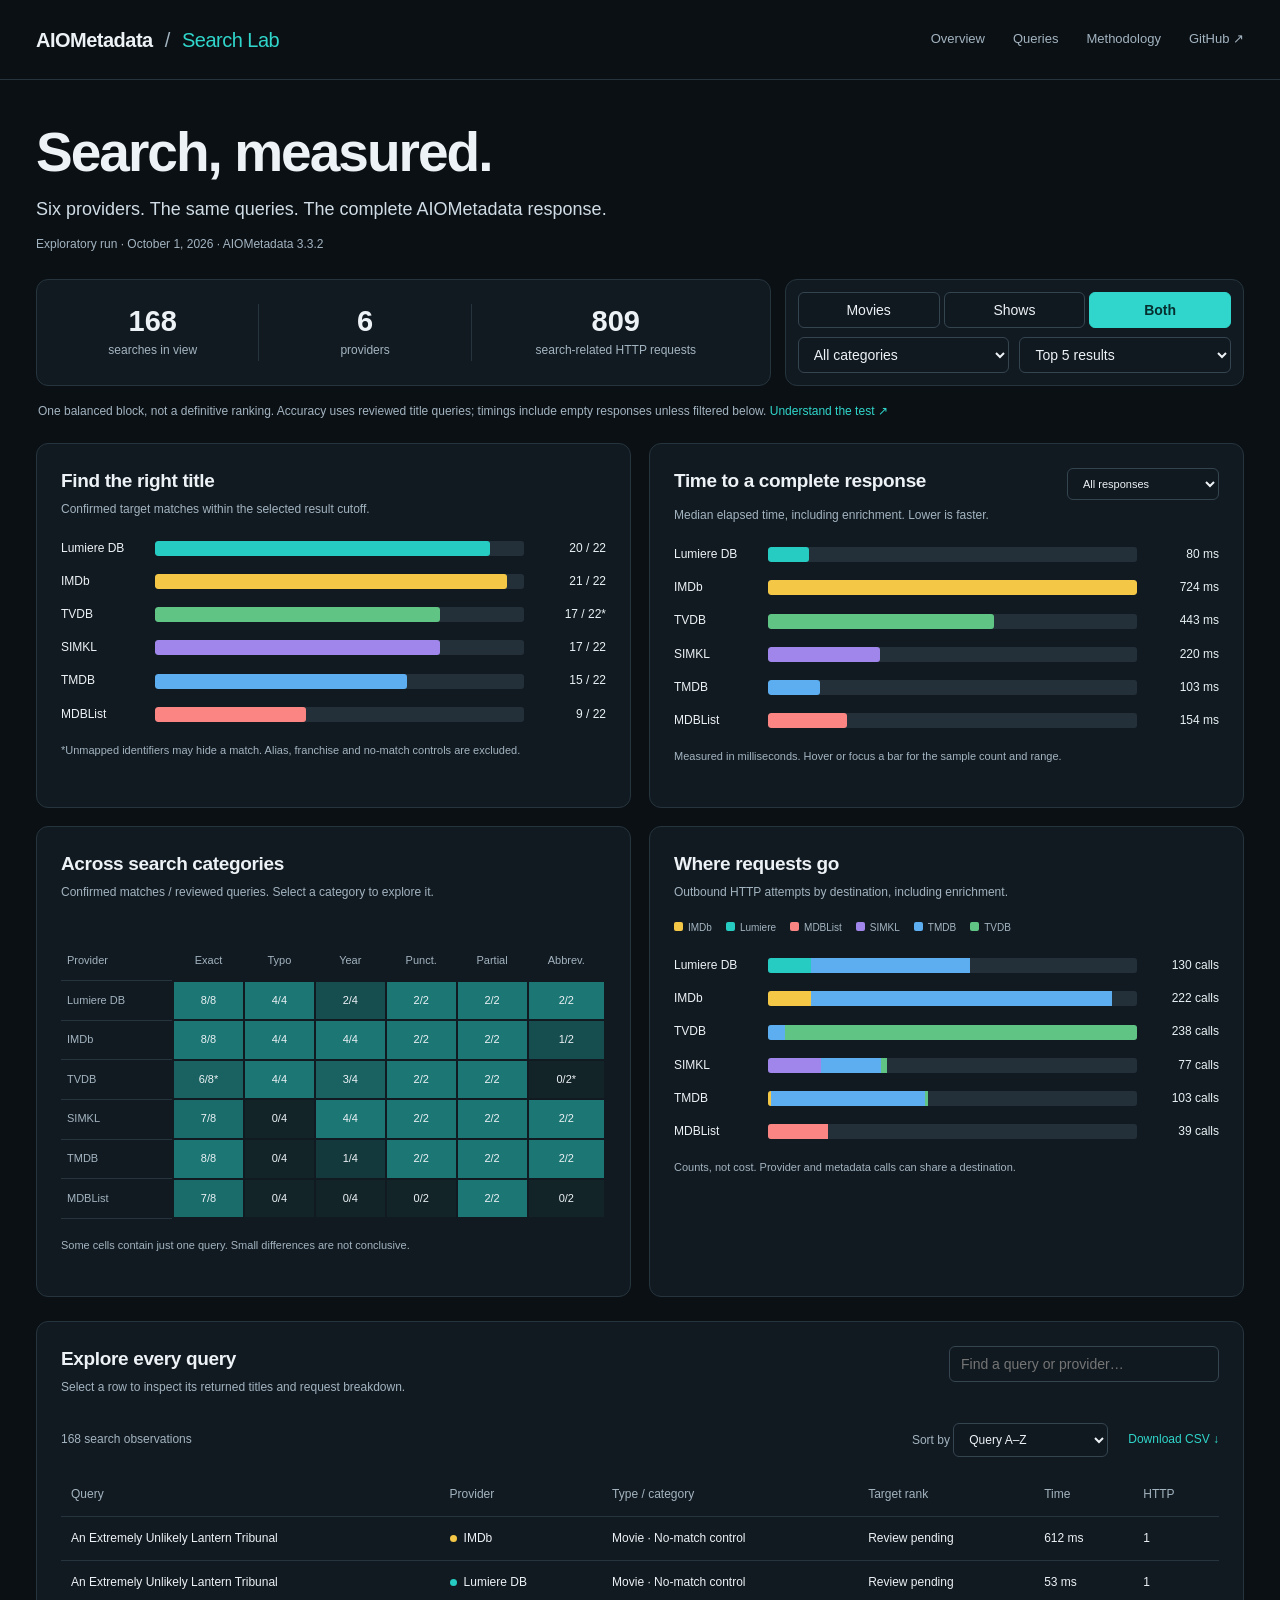
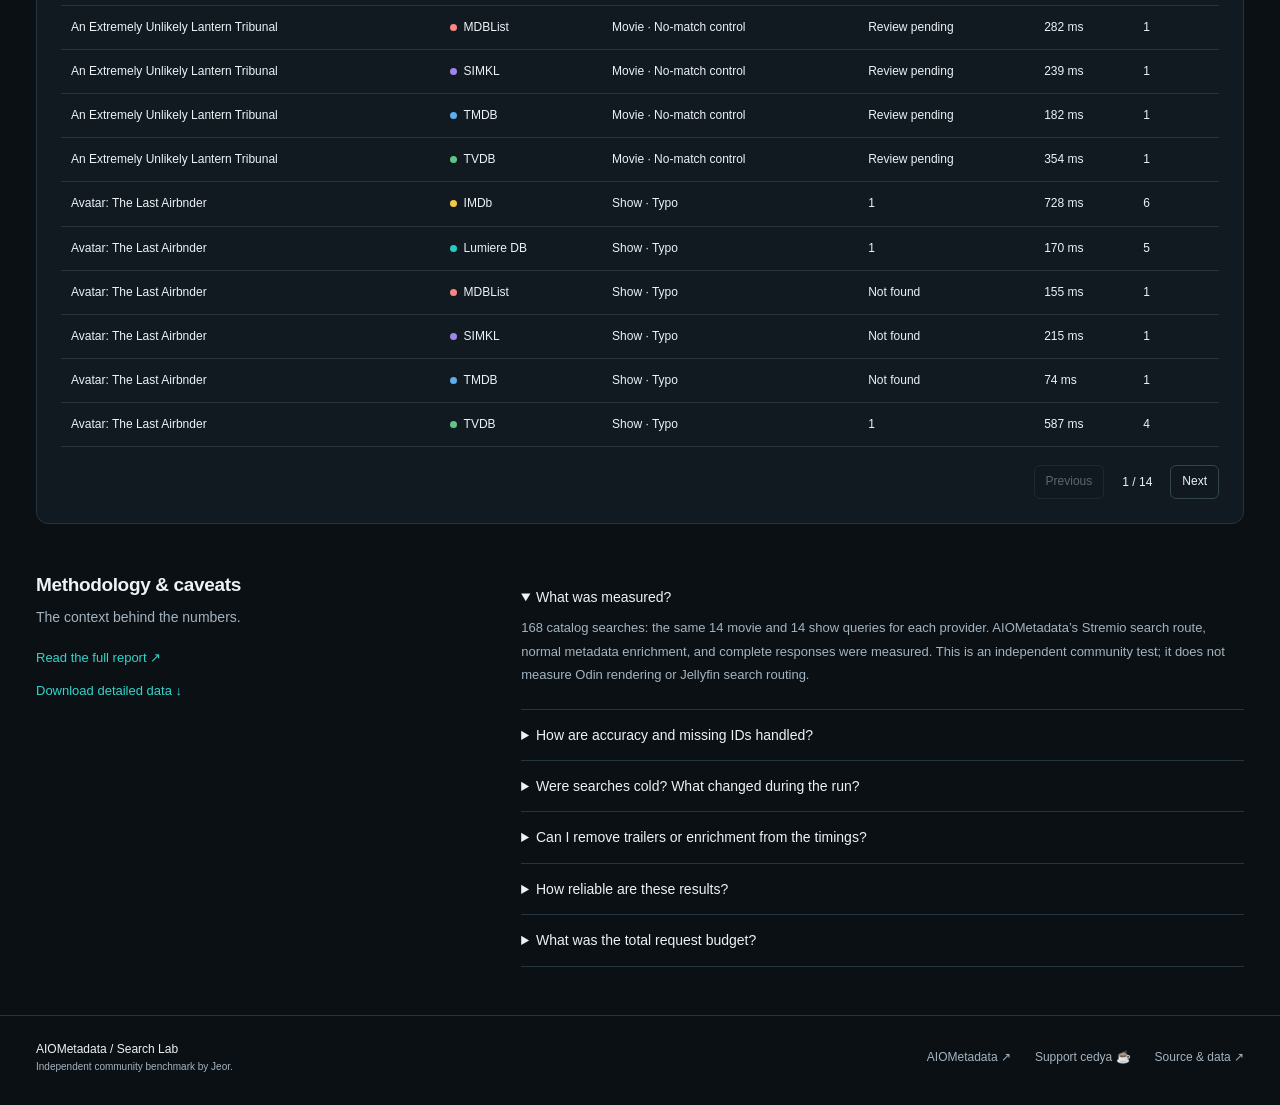
==== index.html @ 278fca1c "Publish interactive AIOMetadata search comparison and benchmark data" ====
<!doctype html><html lang="en"><head><meta charset="utf-8"><meta name="viewport" content="width=device-width,initial-scale=1"><meta name="theme-color" content="#0b1014"><meta name="description" content="Explore measured AIOMetadata search performance across six providers: title accuracy, complete response times, and downstream requests."><title>AIOMetadata · Search Lab</title><link rel="stylesheet" href="style.css"><script type="module" src="app.js"></script></head><body>
<a class="skip" href="#overview">Skip to comparisons</a><header><a class="brand" href="./">AIOMetadata <span>/</span> <strong>Search Lab</strong></a><nav aria-label="Main"><a href="#overview">Overview</a><a href="#queries">Queries</a><a href="#methodology">Methodology</a><a href="https://github.com/Jeor/aiomtesting">GitHub ↗</a></nav></header>
<main><section id="overview"><h1>Search, measured.</h1><p class="intro">Six providers. The same queries. The complete AIOMetadata response.</p><p class="run">Exploratory run · October 1, 2026 · AIOMetadata 3.3.2</p>
<div class="overview"><div class="metrics"><div><b id="search-count">168</b><span>searches in view</span></div><div><b>6</b><span>providers</span></div><div><b id="request-count">809</b><span>search-related HTTP requests</span></div></div><div class="filters"><div class="segments" aria-label="Media type"><button data-media="movie">Movies</button><button data-media="series">Shows</button><button data-media="both" aria-pressed="true">Both</button></div><div class="selects"><label><span class="sr">Category</span><select id="category" aria-label="Category"><option value="all">All categories</option></select></label><label><span class="sr">Result cutoff</span><select id="cutoff" aria-label="Result cutoff"><option value="1">Top 1 result</option><option value="5" selected>Top 5 results</option><option value="10">Top 10 results</option></select></label></div></div></div>
<p class="scope">One balanced block, not a definitive ranking. Accuracy uses reviewed title queries; timings include empty responses unless filtered below. <a href="#methodology">Understand the test ↗</a></p>
<div class="grid"><section class="panel"><h2>Find the right title</h2><p>Confirmed target matches within the selected result cutoff.</p><div id="accuracy" class="bars" aria-live="polite"></div><p class="footnote" id="accuracy-note"></p></section><section class="panel"><div class="panel-head"><h2>Time to a complete response</h2><label><span class="sr">Timing population</span><select id="timing" aria-label="Timing population"><option value="all">All responses</option><option value="nonempty">Non-empty responses</option><option value="matched">Confirmed matches</option></select></label></div><p>Median elapsed time, including enrichment. Lower is faster.</p><div id="latency" class="bars"></div><p class="footnote">Measured in milliseconds. Hover or focus a bar for the sample count and range.</p></section>
<section class="panel"><h2>Across search categories</h2><p>Confirmed matches / reviewed queries. Select a category to explore it.</p><div class="scroll" id="heatmap"></div><p class="footnote">Some cells contain just one query. Small differences are not conclusive.</p></section><section class="panel"><h2>Where requests go</h2><p>Outbound HTTP attempts by destination, including enrichment.</p><div id="legend" class="legend"></div><div id="requests" class="bars"></div><p class="footnote">Counts, not cost. Provider and metadata calls can share a destination.</p></section></div></section>
<section id="queries" class="panel query-panel"><div class="panel-head"><div><h2>Explore every query</h2><p>Select a row to inspect its returned titles and request breakdown.</p></div><label><span class="sr">Find query or provider</span><input id="query-search" type="search" placeholder="Find a query or provider…"></label></div><div class="table-tools"><span id="row-count" role="status"></span><label>Sort by <select id="sort"><option value="query">Query A–Z</option><option value="slow">Slowest first</option><option value="calls">Most HTTP requests</option><option value="provider">Provider</option></select></label><a href="data/queries.csv" download>Download CSV ↓</a></div><div class="scroll"><table id="query-table"><thead><tr><th>Query</th><th>Provider</th><th>Type / category</th><th>Target rank</th><th>Time</th><th>HTTP</th></tr></thead><tbody id="rows"></tbody></table></div><div class="pagination"><button id="prev">Previous</button><span id="page"></span><button id="next">Next</button></div></section>
<section id="methodology" class="method"><div><h2>Methodology & caveats</h2><p>The context behind the numbers.</p><a href="data/REPORT.md">Read the full report ↗</a><br><a href="data/results.json" download>Download detailed data ↓</a></div><div><details open><summary>What was measured?</summary><p>168 catalog searches: the same 14 movie and 14 show queries for each provider. AIOMetadata’s Stremio search route, normal metadata enrichment, and complete responses were measured. This is an independent community test; it does not measure Odin rendering or Jellyfin search routing.</p></details><details><summary>How are accuracy and missing IDs handled?</summary><p>Each media type has 11 reviewed title queries. Alias, franchise, and negative cases are shown for exploration but excluded from title accuracy. Matching uses expected IMDb IDs. TVDB has two show cases with unmapped IDs in the top five; confirmed-hit scores are lower bounds where marked with an asterisk. A result at rank 9 is a miss at top 5, but a hit at top 10. This measures target discovery, not the relevance of every returned title.</p></details><details><summary>Were searches cold? What changed during the run?</summary><p>Providers had isolated caches and equal four-query pilots. Every main query executed a provider lookup; metadata caches evolved naturally. These were not fully cold searches. All six test apps restarted after 25 queries per provider with disk/Redis retained; the last three queries per provider form a separate restart cohort. Scheduled background jobs were disabled in test copies. Production settings and caches were unchanged.</p></details><details><summary>Can I remove trailers or enrichment from the timings?</summary><p>No trailer entries or addon-trailer calls were observed. Stage spans overlap and instrumentation does not cover every enrichment step. You cannot subtract stage times to estimate a feature-disabled response. The timing selector changes which observed searches are included; it does not simulate disabling features.</p></details><details><summary>How reliable are these results?</summary><p>This is one block of a proposed 1,680-search corpus, with a single timing per query. It is exploratory, not a universal ranking. Four Lumiere responses matched the original search code byte-for-byte after canonical JSON hashing; that does not establish zero instrumentation overhead for every provider. All 168 searches returned HTTP 200, with two downstream TMDB 404s. Repeated runs and larger category samples would strengthen conclusions.</p></details><details><summary>What was the total request budget?</summary><p>1,295 observed outbound HTTP attempts: 809 main-search requests, 252 pilot/setup requests, 36 validation requests, and 198 startup/background requests. These include enrichment and dataset checks, not just billable search calls. There were 204 isolated catalog attempts, including pilot correction and validation. Trakt was excluded. Temporary test containers and private configuration copies were removed afterward.</p></details></div></section>
</main><footer><span>AIOMetadata / Search Lab <small>Independent community benchmark by Jeor.</small></span><div><a href="https://github.com/cedya77/aiometadata">AIOMetadata ↗</a><a href="https://buymeacoffee.com/cedya">Support cedya ☕</a><a href="https://github.com/Jeor/aiomtesting">Source & data ↗</a></div></footer><dialog id="detail"><button id="close-detail" aria-label="Close query details">×</button><div id="detail-content"></div></dialog><noscript><p>Please enable JavaScript for interactive comparisons. <a href="data/REPORT.md">Read the report instead.</a></p></noscript></body></html>
---- style.css ----
:root{color-scheme:dark;--bg:#0b1014;--surface:#111a20;--line:#26343e;--text:#edf2f6;--muted:#a3b4c1;--accent:#30d6cb;font-family:Inter,ui-sans-serif,-apple-system,BlinkMacSystemFont,"Segoe UI",sans-serif;font-synthesis:none}*{box-sizing:border-box}html{scroll-behavior:smooth;scroll-padding-top:24px}body{margin:0;background:var(--bg);color:var(--text);font-size:14px;line-height:1.6}header,main,footer{max-width:1380px;margin:auto;padding-left:36px;padding-right:36px}header{display:flex;justify-content:space-between;align-items:center;min-height:80px;border-bottom:1px solid var(--line);gap:20px}.brand{font-size:20px;font-weight:650;letter-spacing:-.5px}.brand span{color:var(--muted);font-weight:400;margin:0 7px}.brand strong{color:var(--accent);font-weight:500}a{color:var(--accent);text-decoration:none}a:hover{text-decoration:underline;text-underline-offset:5px}nav{display:flex;gap:28px}nav a{color:var(--muted);font-size:13px}h1{font-size:clamp(36px,4.3vw,58px);line-height:1.1;letter-spacing:-2px;margin:42px 0 12px;font-weight:700}h2{font-size:19px;line-height:1.35;letter-spacing:-.35px;margin:0;font-weight:620}p{margin:8px 0;color:var(--muted)}.intro{font-size:18px;color:#d0dde6}.run{font-size:12px;margin:12px 0 24px}.overview{display:grid;grid-template-columns:1.6fr 1fr;gap:14px}.metrics,.filters,.panel{background:var(--surface);border:1px solid var(--line);border-radius:12px}.metrics{display:flex;align-items:center;padding:22px 10px}.metrics>div{flex:1;text-align:center;padding:0 10px;border-right:1px solid var(--line)}.metrics>div:last-child{border:0;flex:1.4}.metrics b{display:block;font-size:29px;font-weight:600;line-height:1.2;font-variant-numeric:tabular-nums}.metrics span{font-size:12px;color:var(--muted)}.filters{padding:12px;display:grid;gap:9px}.segments{display:flex;gap:4px}.segments button{flex:1}button,select,input{font:inherit;color:var(--text);background:#101920;border:1px solid #354550;border-radius:6px;padding:8px 11px;line-height:1.3}button{cursor:pointer}button:hover{background:#22333d}button[aria-pressed=true]{background:var(--accent);border-color:var(--accent);color:#062f30;font-weight:650}button:disabled{opacity:.35;cursor:default}.selects{display:flex;gap:10px}.selects label,.selects select{width:100%}.scope{font-size:12px;margin:16px 2px 22px;max-width:1040px}.scope a{white-space:nowrap}.grid{display:grid;grid-template-columns:1fr 1fr;gap:18px}.panel{padding:24px;min-width:0}.panel>p,.panel-head p{font-size:12px;margin:6px 0 18px}.panel-head{display:flex;align-items:start;justify-content:space-between;gap:14px}.panel-head select{font-size:11px;max-width:175px}.bars{display:grid;gap:14px;margin-top:20px}.bar-row{display:grid;grid-template-columns:82px 1fr 70px;align-items:center;gap:12px;font-size:12px}.bar-row .value{text-align:right;font-variant-numeric:tabular-nums;color:#e7f2f5}.track{height:15px;background:#243039;border-radius:3px;overflow:hidden;display:flex}.fill{height:100%;border-radius:3px;min-width:0;transition:width .25s ease}.bar-row:focus-visible{outline:2px solid var(--accent);outline-offset:5px;border-radius:3px}.footnote{font-size:11px!important;line-height:1.6;margin:18px 0 0!important;min-height:35px}.scroll{overflow:auto;max-width:100%}table{border-collapse:collapse;width:100%;text-align:left;font-size:12px}th{font-weight:500;color:var(--muted);white-space:nowrap}th,td{padding:12px 10px;border-bottom:1px solid var(--line)}.heat{margin-top:22px;font-size:11px}.heat th,.heat td{padding:10px 6px;text-align:center}.heat th:first-child{text-align:left;min-width:70px}.heat button{border:0;background:none;padding:0;font-size:11px;white-space:nowrap;color:var(--muted)}.heat td{border:2px solid var(--surface);font-variant-numeric:tabular-nums;min-width:45px}.legend{display:flex;gap:8px 14px;flex-wrap:wrap;font-size:10px;color:var(--muted);margin:18px 0}.legend i{display:inline-block;width:9px;height:9px;border-radius:2px;margin-right:5px}.stack{border-radius:0;height:100%}.query-panel{margin-top:24px}.query-panel input{width:270px}.table-tools{display:flex;align-items:center;gap:20px;margin:8px 0 16px;color:var(--muted);font-size:12px}.table-tools span{margin-right:auto}.table-tools select{font-size:12px}.query-link{border:0;background:none;padding:0;color:var(--text);text-align:left;font-weight:500}.query-link:hover{color:var(--accent);background:none}.provider-dot{width:7px;height:7px;display:inline-block;border-radius:50%;margin-right:7px}.pagination{display:flex;align-items:center;justify-content:flex-end;gap:18px;margin-top:18px;font-size:12px}.pagination button{font-size:12px}.method{display:grid;grid-template-columns:1fr 1.7fr;gap:60px;margin:48px 0}.method a{display:inline-block;font-size:13px;margin-top:12px}details{border-bottom:1px solid var(--line);padding:14px 0}summary{cursor:pointer;font-weight:500}details p{font-size:13px;line-height:1.8;padding-right:14px}footer{border-top:1px solid var(--line);padding-top:24px;padding-bottom:30px;display:flex;justify-content:space-between;gap:24px;font-size:12px}footer small{display:block;color:var(--muted)}footer div{display:flex;gap:24px;align-items:center}footer a{color:var(--muted)}.sr{position:absolute;width:1px;height:1px;overflow:hidden;clip:rect(0,0,0,0)}.skip{position:absolute;top:-100px}.skip:focus{top:5px;background:var(--surface);z-index:10}dialog{background:var(--surface);color:var(--text);border:1px solid var(--line);border-radius:16px;padding:32px;max-width:720px;width:calc(100% - 32px);max-height:85vh}dialog::backdrop{background:#000a;backdrop-filter:blur(5px)}#close-detail{float:right;font-size:24px;padding:0 9px}dialog h2{padding-right:40px}dialog ol{padding-left:24px}dialog li{padding:5px 0}dialog small{color:var(--muted)}:focus-visible{outline:2px solid var(--accent);outline-offset:3px}.empty{padding:28px;color:var(--muted);text-align:center}@media(max-width:1050px){.overview{grid-template-columns:1fr 1fr}.panel{padding:18px}.panel-head{flex-wrap:wrap}.bar-row{grid-template-columns:65px 1fr 65px;gap:8px}nav{gap:16px}}@media(max-width:760px){header,main,footer{padding-left:20px;padding-right:20px}header{align-items:start;flex-direction:column;padding-top:18px;padding-bottom:15px;gap:12px}.brand{font-size:18px}nav{width:100%;justify-content:space-between;font-size:12px}h1{margin-top:32px;letter-spacing:-1.4px}.intro{font-size:16px}.overview,.grid,.method{grid-template-columns:1fr}.metrics{padding:18px 8px}.metrics b{font-size:25px}.metrics span{font-size:10px}.grid{gap:16px}.scope{margin-bottom:20px}.panel{padding:20px 16px}.bar-row{grid-template-columns:77px 1fr 65px}.query-panel input{width:100%}.query-panel .panel-head>label{width:100%}.table-tools{flex-wrap:wrap;gap:10px}.table-tools span{width:100%}#query-table{min-width:620px}.method{gap:16px;margin:32px 0}.method>div:first-child p{margin-bottom:0}footer{flex-direction:column}footer div{flex-wrap:wrap;gap:18px}.heat th,.heat td{padding:10px 4px}.heat{min-width:445px}.footnote{min-height:0}.panel-head select{max-width:100%}}@media(prefers-reduced-motion:reduce){html{scroll-behavior:auto}.fill{transition:none}}

.brand{color:var(--text)}
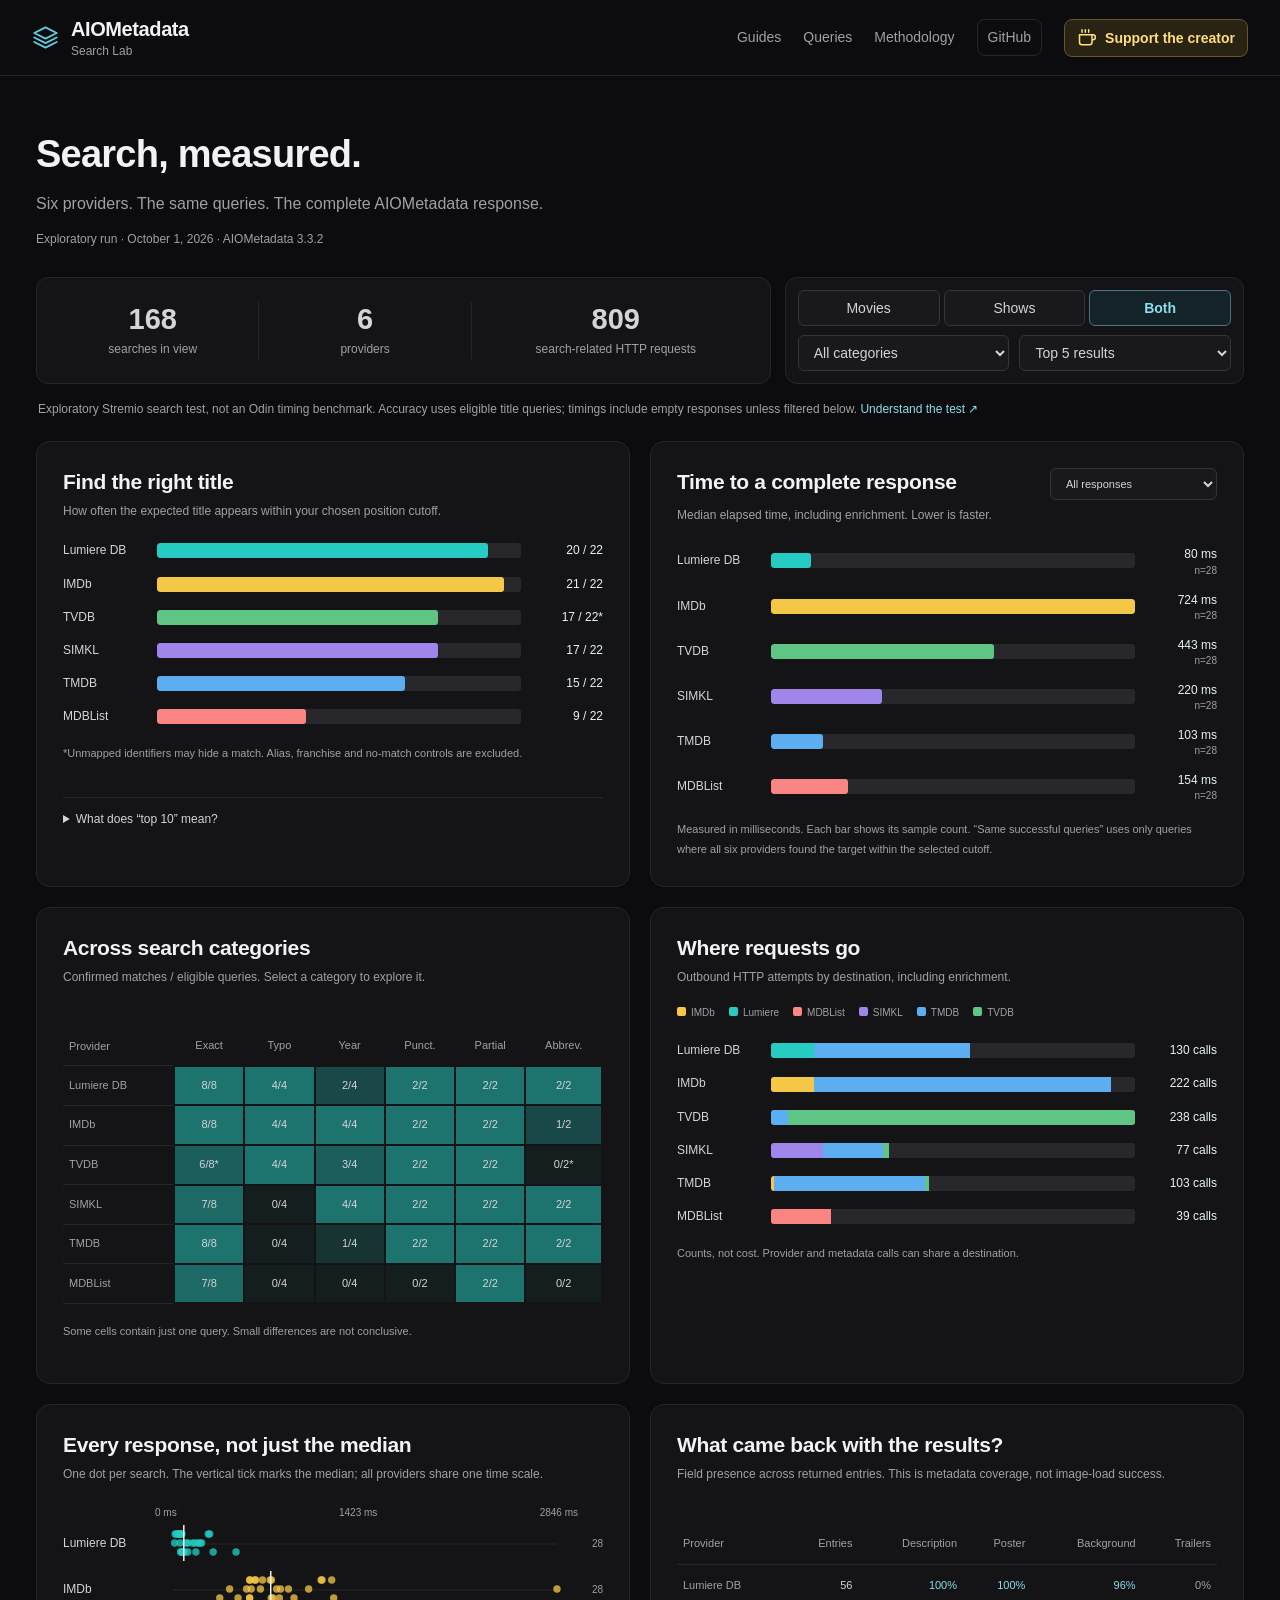
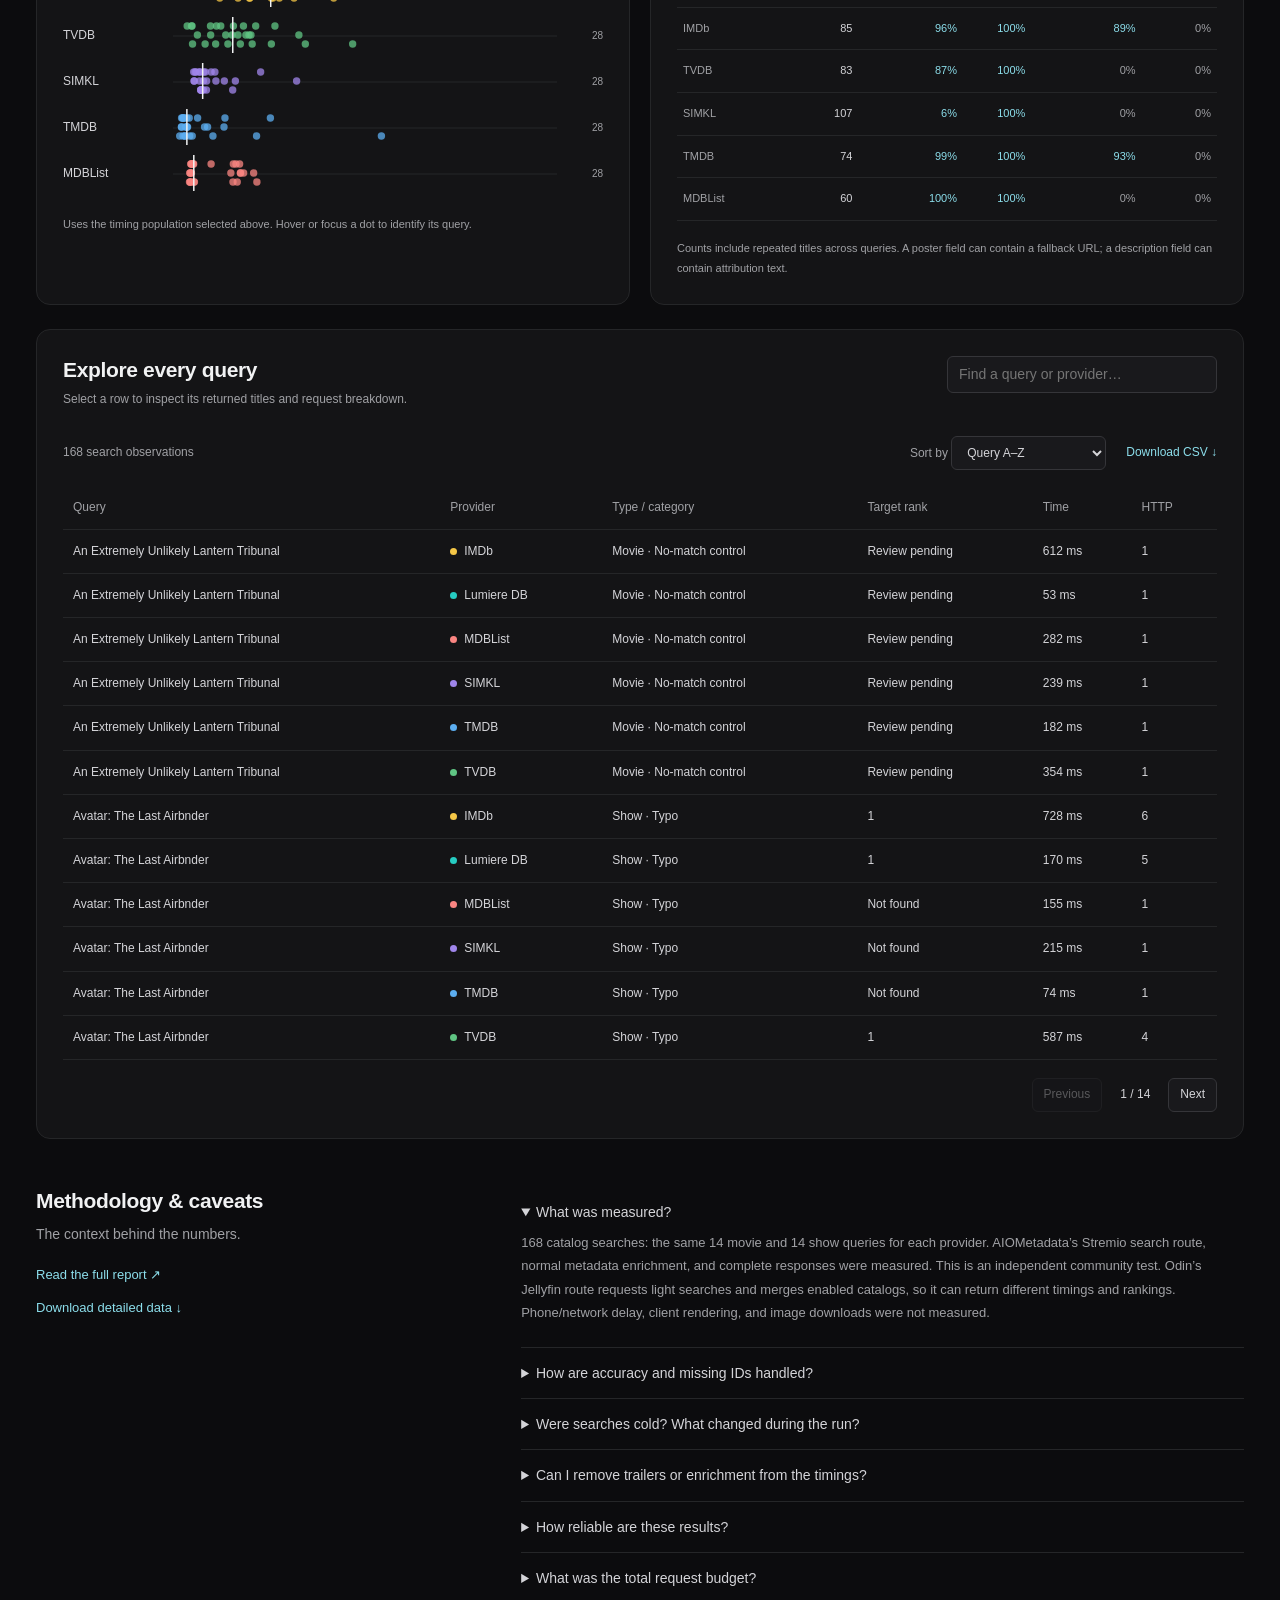
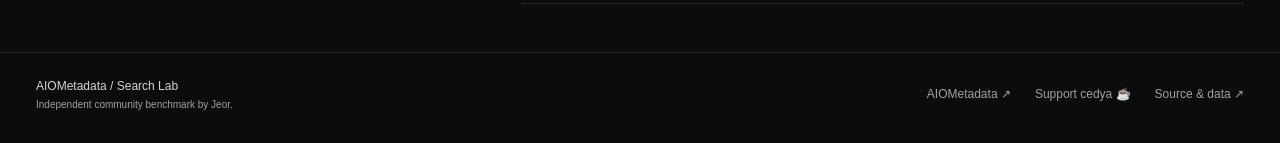
==== commit dbc57301: "Match community guide theme and clarify search comparison charts" ====
--- a/index.html
+++ b/index.html
@@ -1,10 +1,10 @@
 <!doctype html><html lang="en"><head><meta charset="utf-8"><meta name="viewport" content="width=device-width,initial-scale=1"><meta name="theme-color" content="#0b1014"><meta name="description" content="Explore measured AIOMetadata search performance across six providers: title accuracy, complete response times, and downstream requests."><title>AIOMetadata · Search Lab</title><link rel="stylesheet" href="style.css"><script type="module" src="app.js"></script></head><body>
-<a class="skip" href="#overview">Skip to comparisons</a><header><a class="brand" href="./">AIOMetadata <span>/</span> <strong>Search Lab</strong></a><nav aria-label="Main"><a href="#overview">Overview</a><a href="#queries">Queries</a><a href="#methodology">Methodology</a><a href="https://github.com/Jeor/aiomtesting">GitHub ↗</a></nav></header>
+<a class="skip" href="#overview">Skip to comparisons</a><header><a class="brand" href="./"><svg aria-hidden="true" viewBox="0 0 24 24" fill="none" stroke="currentColor" stroke-width="1.7" stroke-linecap="round" stroke-linejoin="round"><path d="m12 3 10 5-10 5L2 8l10-5Z"/><path d="m2 12 10 5 10-5M2 16l10 5 10-5"/></svg><span><span class="brand-name">AIOMetadata</span><span class="brand-subtitle">Search Lab</span></span></a><nav aria-label="Main"><a href="https://jeor.github.io/aiom/">Guides</a><a href="#queries">Queries</a><a href="#methodology">Methodology</a><a class="repo-link" href="https://github.com/Jeor/aiomtesting">GitHub</a><a class="coffee-link" href="https://buymeacoffee.com/cedya" aria-label="Support the AIOMetadata creator"><svg aria-hidden="true" viewBox="0 0 24 24" fill="none" stroke="currentColor" stroke-width="1.8" stroke-linecap="round" stroke-linejoin="round"><path d="M18 8h1a3 3 0 0 1 0 6h-1M3 8h15v9a3 3 0 0 1-3 3H6a3 3 0 0 1-3-3V8ZM6 2v3M10 2v3M14 2v3"/></svg><span>Support the creator</span></a></nav></header>
 <main><section id="overview"><h1>Search, measured.</h1><p class="intro">Six providers. The same queries. The complete AIOMetadata response.</p><p class="run">Exploratory run · October 1, 2026 · AIOMetadata 3.3.2</p>
-<div class="overview"><div class="metrics"><div><b id="search-count">168</b><span>searches in view</span></div><div><b>6</b><span>providers</span></div><div><b id="request-count">809</b><span>search-related HTTP requests</span></div></div><div class="filters"><div class="segments" aria-label="Media type"><button data-media="movie">Movies</button><button data-media="series">Shows</button><button data-media="both" aria-pressed="true">Both</button></div><div class="selects"><label><span class="sr">Category</span><select id="category" aria-label="Category"><option value="all">All categories</option></select></label><label><span class="sr">Result cutoff</span><select id="cutoff" aria-label="Result cutoff"><option value="1">Top 1 result</option><option value="5" selected>Top 5 results</option><option value="10">Top 10 results</option></select></label></div></div></div>
-<p class="scope">One balanced block, not a definitive ranking. Accuracy uses reviewed title queries; timings include empty responses unless filtered below. <a href="#methodology">Understand the test ↗</a></p>
-<div class="grid"><section class="panel"><h2>Find the right title</h2><p>Confirmed target matches within the selected result cutoff.</p><div id="accuracy" class="bars" aria-live="polite"></div><p class="footnote" id="accuracy-note"></p></section><section class="panel"><div class="panel-head"><h2>Time to a complete response</h2><label><span class="sr">Timing population</span><select id="timing" aria-label="Timing population"><option value="all">All responses</option><option value="nonempty">Non-empty responses</option><option value="matched">Confirmed matches</option></select></label></div><p>Median elapsed time, including enrichment. Lower is faster.</p><div id="latency" class="bars"></div><p class="footnote">Measured in milliseconds. Hover or focus a bar for the sample count and range.</p></section>
-<section class="panel"><h2>Across search categories</h2><p>Confirmed matches / reviewed queries. Select a category to explore it.</p><div class="scroll" id="heatmap"></div><p class="footnote">Some cells contain just one query. Small differences are not conclusive.</p></section><section class="panel"><h2>Where requests go</h2><p>Outbound HTTP attempts by destination, including enrichment.</p><div id="legend" class="legend"></div><div id="requests" class="bars"></div><p class="footnote">Counts, not cost. Provider and metadata calls can share a destination.</p></section></div></section>
+<div class="overview"><div class="metrics"><div><b id="search-count">168</b><span>searches in view</span></div><div><b>6</b><span>providers</span></div><div><b id="request-count">809</b><span>search-related HTTP requests</span></div></div><div class="filters"><div class="segments" aria-label="Media type"><button data-media="movie">Movies</button><button data-media="series">Shows</button><button data-media="both" aria-pressed="true">Both</button></div><div class="selects"><label><span class="sr">Category</span><select id="category" aria-label="Category"><option value="all">All categories</option></select></label><label><span class="sr">Result cutoff</span><select id="cutoff" aria-label="Result cutoff"><option value="1">Top 1 result</option><option value="5" selected>Top 5 results</option><option value="10">Top 10 results</option><option value="all">Any returned position</option></select></label></div></div></div>
+<p class="scope">Exploratory Stremio search test, not an Odin timing benchmark. Accuracy uses eligible title queries; timings include empty responses unless filtered below. <a href="#methodology">Understand the test ↗</a></p>
+<div class="grid"><section class="panel"><h2>Find the right title</h2><p>How often the expected title appears within your chosen position cutoff.</p><div id="accuracy" class="bars" aria-live="polite"></div><p class="footnote" id="accuracy-note"></p><details class="chart-help"><summary>What does “top 10” mean?</summary><p>This scores whether the expected title appears at position 10 or earlier. It does not limit collected results. “Any returned position” checks the entire saved first response, not the provider’s full database. Result limits differ between providers; no extra pages were fetched.</p></details></section><section class="panel"><div class="panel-head"><h2>Time to a complete response</h2><label><span class="sr">Timing population</span><select id="timing" aria-label="Timing population"><option value="all">All responses</option><option value="nonempty">Non-empty responses</option><option value="matched">Confirmed matches</option><option value="common">Same successful queries</option></select></label></div><p>Median elapsed time, including enrichment. Lower is faster.</p><div id="latency" class="bars"></div><p class="footnote">Measured in milliseconds. Each bar shows its sample count. “Same successful queries” uses only queries where all six providers found the target within the selected cutoff.</p></section>
+<section class="panel"><h2>Across search categories</h2><p>Confirmed matches / eligible queries. Select a category to explore it.</p><div class="scroll" id="heatmap"></div><p class="footnote">Some cells contain just one query. Small differences are not conclusive.</p></section><section class="panel"><h2>Where requests go</h2><p>Outbound HTTP attempts by destination, including enrichment.</p><div id="legend" class="legend"></div><div id="requests" class="bars"></div><p class="footnote">Counts, not cost. Provider and metadata calls can share a destination.</p></section><section class="panel"><h2>Every response, not just the median</h2><p>One dot per search. The vertical tick marks the median; all providers share one time scale.</p><div id="distribution"></div><p class="footnote">Uses the timing population selected above. Hover or focus a dot to identify its query.</p></section><section class="panel"><h2>What came back with the results?</h2><p>Field presence across returned entries. This is metadata coverage, not image-load success.</p><div id="coverage" class="scroll"></div><p class="footnote">Counts include repeated titles across queries. A poster field can contain a fallback URL; a description field can contain attribution text.</p></section></div></section>
 <section id="queries" class="panel query-panel"><div class="panel-head"><div><h2>Explore every query</h2><p>Select a row to inspect its returned titles and request breakdown.</p></div><label><span class="sr">Find query or provider</span><input id="query-search" type="search" placeholder="Find a query or provider…"></label></div><div class="table-tools"><span id="row-count" role="status"></span><label>Sort by <select id="sort"><option value="query">Query A–Z</option><option value="slow">Slowest first</option><option value="calls">Most HTTP requests</option><option value="provider">Provider</option></select></label><a href="data/queries.csv" download>Download CSV ↓</a></div><div class="scroll"><table id="query-table"><thead><tr><th>Query</th><th>Provider</th><th>Type / category</th><th>Target rank</th><th>Time</th><th>HTTP</th></tr></thead><tbody id="rows"></tbody></table></div><div class="pagination"><button id="prev">Previous</button><span id="page"></span><button id="next">Next</button></div></section>
-<section id="methodology" class="method"><div><h2>Methodology & caveats</h2><p>The context behind the numbers.</p><a href="data/REPORT.md">Read the full report ↗</a><br><a href="data/results.json" download>Download detailed data ↓</a></div><div><details open><summary>What was measured?</summary><p>168 catalog searches: the same 14 movie and 14 show queries for each provider. AIOMetadata’s Stremio search route, normal metadata enrichment, and complete responses were measured. This is an independent community test; it does not measure Odin rendering or Jellyfin search routing.</p></details><details><summary>How are accuracy and missing IDs handled?</summary><p>Each media type has 11 reviewed title queries. Alias, franchise, and negative cases are shown for exploration but excluded from title accuracy. Matching uses expected IMDb IDs. TVDB has two show cases with unmapped IDs in the top five; confirmed-hit scores are lower bounds where marked with an asterisk. A result at rank 9 is a miss at top 5, but a hit at top 10. This measures target discovery, not the relevance of every returned title.</p></details><details><summary>Were searches cold? What changed during the run?</summary><p>Providers had isolated caches and equal four-query pilots. Every main query executed a provider lookup; metadata caches evolved naturally. These were not fully cold searches. All six test apps restarted after 25 queries per provider with disk/Redis retained; the last three queries per provider form a separate restart cohort. Scheduled background jobs were disabled in test copies. Production settings and caches were unchanged.</p></details><details><summary>Can I remove trailers or enrichment from the timings?</summary><p>No trailer entries or addon-trailer calls were observed. Stage spans overlap and instrumentation does not cover every enrichment step. You cannot subtract stage times to estimate a feature-disabled response. The timing selector changes which observed searches are included; it does not simulate disabling features.</p></details><details><summary>How reliable are these results?</summary><p>This is one block of a proposed 1,680-search corpus, with a single timing per query. It is exploratory, not a universal ranking. Four Lumiere responses matched the original search code byte-for-byte after canonical JSON hashing; that does not establish zero instrumentation overhead for every provider. All 168 searches returned HTTP 200, with two downstream TMDB 404s. Repeated runs and larger category samples would strengthen conclusions.</p></details><details><summary>What was the total request budget?</summary><p>1,295 observed outbound HTTP attempts: 809 main-search requests, 252 pilot/setup requests, 36 validation requests, and 198 startup/background requests. These include enrichment and dataset checks, not just billable search calls. There were 204 isolated catalog attempts, including pilot correction and validation. Trakt was excluded. Temporary test containers and private configuration copies were removed afterward.</p></details></div></section>
+<section id="methodology" class="method"><div><h2>Methodology & caveats</h2><p>The context behind the numbers.</p><a href="data/REPORT.md">Read the full report ↗</a><br><a href="data/results.json" download>Download detailed data ↓</a></div><div><details open><summary>What was measured?</summary><p>168 catalog searches: the same 14 movie and 14 show queries for each provider. AIOMetadata’s Stremio search route, normal metadata enrichment, and complete responses were measured. This is an independent community test. Odin’s Jellyfin route requests light searches and merges enabled catalogs, so it can return different timings and rankings. Phone/network delay, client rendering, and image downloads were not measured.</p></details><details><summary>How are accuracy and missing IDs handled?</summary><p>Each media type has 11 eligible title queries. Alias, franchise, and negative cases are shown for exploration but excluded from title accuracy. Matching uses expected IMDb IDs. TVDB has two show cases with unmapped IDs in the top five; confirmed-hit scores are lower bounds where marked with an asterisk. A result at rank 9 is a miss at top 5, but a hit at top 10. This measures target discovery, not the relevance of every returned title.</p></details><details><summary>Were searches cold? What changed during the run?</summary><p>Providers had isolated caches and equal four-query pilots. Every main query executed a provider lookup; metadata caches evolved naturally. These were not fully cold searches. All six test apps restarted after 25 queries per provider with disk/Redis retained; the last three queries per provider form a separate restart cohort. Scheduled background jobs were disabled in test copies. Production settings and caches were unchanged.</p></details><details><summary>Can I remove trailers or enrichment from the timings?</summary><p>No trailer entries or addon-trailer calls were observed. Stage spans overlap and instrumentation does not cover every enrichment step. You cannot subtract stage times to estimate a feature-disabled response. The timing selector changes which observed searches are included; it does not simulate disabling features. “Same successful queries” compares identical cases across all six providers, but excludes harder queries where any provider missed the target.</p></details><details><summary>How reliable are these results?</summary><p>This is one block of a proposed 1,680-search corpus, with a single timing per query. It is exploratory, not a universal ranking. Four Lumiere responses matched the original search code byte-for-byte after canonical JSON hashing; that does not establish zero instrumentation overhead for every provider. All 168 searches returned HTTP 200, with two downstream TMDB 404s. Repeated runs and larger category samples would strengthen conclusions.</p></details><details><summary>What was the total request budget?</summary><p>1,295 observed outbound HTTP attempts: 809 main-search requests, 252 pilot/setup requests, 36 validation requests, and 198 startup/background requests. These include enrichment and dataset checks, not just billable search calls. There were 204 isolated catalog attempts, including pilot correction and validation. Trakt was excluded. Temporary test containers and private configuration copies were removed afterward.</p></details></div></section>
 </main><footer><span>AIOMetadata / Search Lab <small>Independent community benchmark by Jeor.</small></span><div><a href="https://github.com/cedya77/aiometadata">AIOMetadata ↗</a><a href="https://buymeacoffee.com/cedya">Support cedya ☕</a><a href="https://github.com/Jeor/aiomtesting">Source & data ↗</a></div></footer><dialog id="detail"><button id="close-detail" aria-label="Close query details">×</button><div id="detail-content"></div></dialog><noscript><p>Please enable JavaScript for interactive comparisons. <a href="data/REPORT.md">Read the report instead.</a></p></noscript></body></html>
--- a/style.css
+++ b/style.css
@@ -1,3 +1,8 @@
-:root{color-scheme:dark;--bg:#0b1014;--surface:#111a20;--line:#26343e;--text:#edf2f6;--muted:#a3b4c1;--accent:#30d6cb;font-family:Inter,ui-sans-serif,-apple-system,BlinkMacSystemFont,"Segoe UI",sans-serif;font-synthesis:none}*{box-sizing:border-box}html{scroll-behavior:smooth;scroll-padding-top:24px}body{margin:0;background:var(--bg);color:var(--text);font-size:14px;line-height:1.6}header,main,footer{max-width:1380px;margin:auto;padding-left:36px;padding-right:36px}header{display:flex;justify-content:space-between;align-items:center;min-height:80px;border-bottom:1px solid var(--line);gap:20px}.brand{font-size:20px;font-weight:650;letter-spacing:-.5px}.brand span{color:var(--muted);font-weight:400;margin:0 7px}.brand strong{color:var(--accent);font-weight:500}a{color:var(--accent);text-decoration:none}a:hover{text-decoration:underline;text-underline-offset:5px}nav{display:flex;gap:28px}nav a{color:var(--muted);font-size:13px}h1{font-size:clamp(36px,4.3vw,58px);line-height:1.1;letter-spacing:-2px;margin:42px 0 12px;font-weight:700}h2{font-size:19px;line-height:1.35;letter-spacing:-.35px;margin:0;font-weight:620}p{margin:8px 0;color:var(--muted)}.intro{font-size:18px;color:#d0dde6}.run{font-size:12px;margin:12px 0 24px}.overview{display:grid;grid-template-columns:1.6fr 1fr;gap:14px}.metrics,.filters,.panel{background:var(--surface);border:1px solid var(--line);border-radius:12px}.metrics{display:flex;align-items:center;padding:22px 10px}.metrics>div{flex:1;text-align:center;padding:0 10px;border-right:1px solid var(--line)}.metrics>div:last-child{border:0;flex:1.4}.metrics b{display:block;font-size:29px;font-weight:600;line-height:1.2;font-variant-numeric:tabular-nums}.metrics span{font-size:12px;color:var(--muted)}.filters{padding:12px;display:grid;gap:9px}.segments{display:flex;gap:4px}.segments button{flex:1}button,select,input{font:inherit;color:var(--text);background:#101920;border:1px solid #354550;border-radius:6px;padding:8px 11px;line-height:1.3}button{cursor:pointer}button:hover{background:#22333d}button[aria-pressed=true]{background:var(--accent);border-color:var(--accent);color:#062f30;font-weight:650}button:disabled{opacity:.35;cursor:default}.selects{display:flex;gap:10px}.selects label,.selects select{width:100%}.scope{font-size:12px;margin:16px 2px 22px;max-width:1040px}.scope a{white-space:nowrap}.grid{display:grid;grid-template-columns:1fr 1fr;gap:18px}.panel{padding:24px;min-width:0}.panel>p,.panel-head p{font-size:12px;margin:6px 0 18px}.panel-head{display:flex;align-items:start;justify-content:space-between;gap:14px}.panel-head select{font-size:11px;max-width:175px}.bars{display:grid;gap:14px;margin-top:20px}.bar-row{display:grid;grid-template-columns:82px 1fr 70px;align-items:center;gap:12px;font-size:12px}.bar-row .value{text-align:right;font-variant-numeric:tabular-nums;color:#e7f2f5}.track{height:15px;background:#243039;border-radius:3px;overflow:hidden;display:flex}.fill{height:100%;border-radius:3px;min-width:0;transition:width .25s ease}.bar-row:focus-visible{outline:2px solid var(--accent);outline-offset:5px;border-radius:3px}.footnote{font-size:11px!important;line-height:1.6;margin:18px 0 0!important;min-height:35px}.scroll{overflow:auto;max-width:100%}table{border-collapse:collapse;width:100%;text-align:left;font-size:12px}th{font-weight:500;color:var(--muted);white-space:nowrap}th,td{padding:12px 10px;border-bottom:1px solid var(--line)}.heat{margin-top:22px;font-size:11px}.heat th,.heat td{padding:10px 6px;text-align:center}.heat th:first-child{text-align:left;min-width:70px}.heat button{border:0;background:none;padding:0;font-size:11px;white-space:nowrap;color:var(--muted)}.heat td{border:2px solid var(--surface);font-variant-numeric:tabular-nums;min-width:45px}.legend{display:flex;gap:8px 14px;flex-wrap:wrap;font-size:10px;color:var(--muted);margin:18px 0}.legend i{display:inline-block;width:9px;height:9px;border-radius:2px;margin-right:5px}.stack{border-radius:0;height:100%}.query-panel{margin-top:24px}.query-panel input{width:270px}.table-tools{display:flex;align-items:center;gap:20px;margin:8px 0 16px;color:var(--muted);font-size:12px}.table-tools span{margin-right:auto}.table-tools select{font-size:12px}.query-link{border:0;background:none;padding:0;color:var(--text);text-align:left;font-weight:500}.query-link:hover{color:var(--accent);background:none}.provider-dot{width:7px;height:7px;display:inline-block;border-radius:50%;margin-right:7px}.pagination{display:flex;align-items:center;justify-content:flex-end;gap:18px;margin-top:18px;font-size:12px}.pagination button{font-size:12px}.method{display:grid;grid-template-columns:1fr 1.7fr;gap:60px;margin:48px 0}.method a{display:inline-block;font-size:13px;margin-top:12px}details{border-bottom:1px solid var(--line);padding:14px 0}summary{cursor:pointer;font-weight:500}details p{font-size:13px;line-height:1.8;padding-right:14px}footer{border-top:1px solid var(--line);padding-top:24px;padding-bottom:30px;display:flex;justify-content:space-between;gap:24px;font-size:12px}footer small{display:block;color:var(--muted)}footer div{display:flex;gap:24px;align-items:center}footer a{color:var(--muted)}.sr{position:absolute;width:1px;height:1px;overflow:hidden;clip:rect(0,0,0,0)}.skip{position:absolute;top:-100px}.skip:focus{top:5px;background:var(--surface);z-index:10}dialog{background:var(--surface);color:var(--text);border:1px solid var(--line);border-radius:16px;padding:32px;max-width:720px;width:calc(100% - 32px);max-height:85vh}dialog::backdrop{background:#000a;backdrop-filter:blur(5px)}#close-detail{float:right;font-size:24px;padding:0 9px}dialog h2{padding-right:40px}dialog ol{padding-left:24px}dialog li{padding:5px 0}dialog small{color:var(--muted)}:focus-visible{outline:2px solid var(--accent);outline-offset:3px}.empty{padding:28px;color:var(--muted);text-align:center}@media(max-width:1050px){.overview{grid-template-columns:1fr 1fr}.panel{padding:18px}.panel-head{flex-wrap:wrap}.bar-row{grid-template-columns:65px 1fr 65px;gap:8px}nav{gap:16px}}@media(max-width:760px){header,main,footer{padding-left:20px;padding-right:20px}header{align-items:start;flex-direction:column;padding-top:18px;padding-bottom:15px;gap:12px}.brand{font-size:18px}nav{width:100%;justify-content:space-between;font-size:12px}h1{margin-top:32px;letter-spacing:-1.4px}.intro{font-size:16px}.overview,.grid,.method{grid-template-columns:1fr}.metrics{padding:18px 8px}.metrics b{font-size:25px}.metrics span{font-size:10px}.grid{gap:16px}.scope{margin-bottom:20px}.panel{padding:20px 16px}.bar-row{grid-template-columns:77px 1fr 65px}.query-panel input{width:100%}.query-panel .panel-head>label{width:100%}.table-tools{flex-wrap:wrap;gap:10px}.table-tools span{width:100%}#query-table{min-width:620px}.method{gap:16px;margin:32px 0}.method>div:first-child p{margin-bottom:0}footer{flex-direction:column}footer div{flex-wrap:wrap;gap:18px}.heat th,.heat td{padding:10px 4px}.heat{min-width:445px}.footnote{min-height:0}.panel-head select{max-width:100%}}@media(prefers-reduced-motion:reduce){html{scroll-behavior:auto}.fill{transition:none}}
+:root{color-scheme:dark;--bg:#0c0c0e;--surface:#141416;--line:#252628;--text:#d4d4d8;--heading:#f1f2f3;--muted:#a0a1a5;--accent:#8cdeeb;font-family:-apple-system,BlinkMacSystemFont,"Segoe UI",Roboto,"Helvetica Neue",Arial,sans-serif;font-synthesis:none}*{box-sizing:border-box}html{scroll-behavior:smooth;scroll-padding-top:24px}body{margin:0;background:var(--bg);color:var(--text);font-size:14px;line-height:1.6}header,main,footer{max-width:1380px;margin:auto;padding-left:36px;padding-right:36px}header{display:flex;justify-content:space-between;align-items:center;min-height:80px;border-bottom:1px solid var(--line);gap:20px}.brand{font-size:20px;font-weight:650;letter-spacing:-.5px}.brand span{color:var(--muted);font-weight:400;margin:0 7px}.brand strong{color:var(--accent);font-weight:500}a{color:var(--accent);text-decoration:none}a:hover{text-decoration:underline;text-underline-offset:5px}nav{display:flex;gap:28px}nav a{color:var(--muted);font-size:13px}h1{font-size:clamp(36px,4.3vw,58px);line-height:1.1;letter-spacing:-2px;margin:42px 0 12px;font-weight:700}h2{font-size:19px;line-height:1.35;letter-spacing:-.35px;margin:0;font-weight:620}p{margin:8px 0;color:var(--muted)}.intro{font-size:18px;color:var(--muted)}.run{font-size:12px;margin:12px 0 24px}.overview{display:grid;grid-template-columns:1.6fr 1fr;gap:14px}.metrics,.filters,.panel{background:var(--surface);border:1px solid var(--line);border-radius:12px}.metrics{display:flex;align-items:center;padding:22px 10px}.metrics>div{flex:1;text-align:center;padding:0 10px;border-right:1px solid var(--line)}.metrics>div:last-child{border:0;flex:1.4}.metrics b{display:block;font-size:29px;font-weight:600;line-height:1.2;font-variant-numeric:tabular-nums}.metrics span{font-size:12px;color:var(--muted)}.filters{padding:12px;display:grid;gap:9px}.segments{display:flex;gap:4px}.segments button{flex:1}button,select,input{font:inherit;color:var(--text);background:#19191c;border:1px solid #353539;border-radius:6px;padding:8px 11px;line-height:1.3}button{cursor:pointer}button:hover{background:#232326}button[aria-pressed=true]{background:var(--accent);border-color:var(--accent);color:#062f30;font-weight:650}button:disabled{opacity:.35;cursor:default}.selects{display:flex;gap:10px}.selects label,.selects select{width:100%}.scope{font-size:12px;margin:16px 2px 22px;max-width:1040px}.scope a{white-space:nowrap}.grid{display:grid;grid-template-columns:1fr 1fr;gap:18px}.panel{padding:24px;min-width:0}.panel>p,.panel-head p{font-size:12px;margin:6px 0 18px}.panel-head{display:flex;align-items:start;justify-content:space-between;gap:14px}.panel-head select{font-size:11px;max-width:175px}.bars{display:grid;gap:14px;margin-top:20px}.bar-row{display:grid;grid-template-columns:82px 1fr 70px;align-items:center;gap:12px;font-size:12px}.bar-row .value{text-align:right;font-variant-numeric:tabular-nums;color:#e7f2f5}.track{height:15px;background:#27272c;border-radius:3px;overflow:hidden;display:flex}.fill{height:100%;border-radius:3px;min-width:0;transition:width .25s ease}.bar-row:focus-visible{outline:2px solid var(--accent);outline-offset:5px;border-radius:3px}.footnote{font-size:11px!important;line-height:1.6;margin:18px 0 0!important;min-height:35px}.scroll{overflow:auto;max-width:100%}table{border-collapse:collapse;width:100%;text-align:left;font-size:12px}th{font-weight:500;color:var(--muted);white-space:nowrap}th,td{padding:12px 10px;border-bottom:1px solid var(--line)}.heat{margin-top:22px;font-size:11px}.heat th,.heat td{padding:10px 6px;text-align:center}.heat th:first-child{text-align:left;min-width:70px}.heat button{border:0;background:none;padding:0;font-size:11px;white-space:nowrap;color:var(--muted)}.heat td{border:2px solid var(--surface);font-variant-numeric:tabular-nums;min-width:45px}.legend{display:flex;gap:8px 14px;flex-wrap:wrap;font-size:10px;color:var(--muted);margin:18px 0}.legend i{display:inline-block;width:9px;height:9px;border-radius:2px;margin-right:5px}.stack{border-radius:0;height:100%}.query-panel{margin-top:24px}.query-panel input{width:270px}.table-tools{display:flex;align-items:center;gap:20px;margin:8px 0 16px;color:var(--muted);font-size:12px}.table-tools span{margin-right:auto}.table-tools select{font-size:12px}.query-link{border:0;background:none;padding:0;color:var(--text);text-align:left;font-weight:500}.query-link:hover{color:var(--accent);background:none}.provider-dot{width:7px;height:7px;display:inline-block;border-radius:50%;margin-right:7px}.pagination{display:flex;align-items:center;justify-content:flex-end;gap:18px;margin-top:18px;font-size:12px}.pagination button{font-size:12px}.method{display:grid;grid-template-columns:1fr 1.7fr;gap:60px;margin:48px 0}.method a{display:inline-block;font-size:13px;margin-top:12px}details{border-bottom:1px solid var(--line);padding:14px 0}summary{cursor:pointer;font-weight:500}details p{font-size:13px;line-height:1.8;padding-right:14px}footer{border-top:1px solid var(--line);padding-top:24px;padding-bottom:30px;display:flex;justify-content:space-between;gap:24px;font-size:12px}footer small{display:block;color:var(--muted)}footer div{display:flex;gap:24px;align-items:center}footer a{color:var(--muted)}.sr{position:absolute;width:1px;height:1px;overflow:hidden;clip:rect(0,0,0,0)}.skip{position:absolute;top:-100px}.skip:focus{top:5px;background:var(--surface);z-index:10}dialog{background:var(--surface);color:var(--text);border:1px solid var(--line);border-radius:16px;padding:32px;max-width:720px;width:calc(100% - 32px);max-height:85vh}dialog::backdrop{background:#000a;backdrop-filter:blur(5px)}#close-detail{float:right;font-size:24px;padding:0 9px}dialog h2{padding-right:40px}dialog ol{padding-left:24px}dialog li{padding:5px 0}dialog small{color:var(--muted)}:focus-visible{outline:2px solid var(--accent);outline-offset:3px}.empty{padding:28px;color:var(--muted);text-align:center}@media(max-width:1050px){.overview{grid-template-columns:1fr 1fr}.panel{padding:18px}.panel-head{flex-wrap:wrap}.bar-row{grid-template-columns:65px 1fr 65px;gap:8px}nav{gap:16px}}@media(max-width:760px){header,main,footer{padding-left:20px;padding-right:20px}header{align-items:start;flex-direction:column;padding-top:18px;padding-bottom:15px;gap:12px}.brand{font-size:18px}nav{width:100%;justify-content:space-between;font-size:12px}h1{margin-top:32px;letter-spacing:-1.4px}.intro{font-size:16px}.overview,.grid,.method{grid-template-columns:1fr}.metrics{padding:18px 8px}.metrics b{font-size:25px}.metrics span{font-size:10px}.grid{gap:16px}.scope{margin-bottom:20px}.panel{padding:20px 16px}.bar-row{grid-template-columns:77px 1fr 65px}.query-panel input{width:100%}.query-panel .panel-head>label{width:100%}.table-tools{flex-wrap:wrap;gap:10px}.table-tools span{width:100%}#query-table{min-width:620px}.method{gap:16px;margin:32px 0}.method>div:first-child p{margin-bottom:0}footer{flex-direction:column}footer div{flex-wrap:wrap;gap:18px}.heat th,.heat td{padding:10px 4px}.heat{min-width:445px}.footnote{min-height:0}.panel-head select{max-width:100%}}@media(prefers-reduced-motion:reduce){html{scroll-behavior:auto}.fill{transition:none}}
 
 .brand{color:var(--text)}
+
+/* Shared visual language with the AIOMetadata community guides. */
+header{min-height:76px;max-width:none;padding:0 32px;background:var(--bg)}
+.brand{display:flex;align-items:center;gap:12px;text-decoration:none;color:var(--heading)}.brand:hover{text-decoration:none}.brand svg{width:27px;height:27px;color:#65cad7;flex:none}.brand>span{margin:0}.brand .brand-name{display:block;font-size:20px;line-height:26px;font-weight:650;letter-spacing:-.02em;color:var(--heading);margin:0}.brand .brand-subtitle{display:block;font-size:12px;line-height:18px;color:var(--muted);margin:0;letter-spacing:0}nav{align-items:center;gap:22px}nav a{font-size:14px}.repo-link{padding:6px 10px;border:1px solid var(--line);border-radius:8px}.coffee-link{display:inline-flex;align-items:center;gap:8px;padding:7px 12px;border:1px solid #665526;border-radius:8px;background:#292313;color:#ffdd80;font-size:14px;font-weight:600;line-height:22px}.coffee-link svg{width:20px;height:20px;flex:none}.coffee-link:hover{background:#3a3017;color:#ffe7a3;text-decoration:none}h1{font-size:38px;line-height:1.2;font-weight:650;letter-spacing:-.02em;margin-top:56px;color:var(--heading)}h2{font-size:21px;line-height:28px;font-weight:600;color:var(--heading)}.panel{border-radius:14px;padding:26px}.overview{margin-top:28px}.intro{font-size:16px;line-height:28px}.run{font-size:12px}.grid{gap:20px}.segments button[aria-pressed=true]{background:#142328;color:var(--accent);border-color:#487681}.bar-row .value small{display:block;font-size:10px;color:var(--muted);line-height:1.2}.chart-help{font-size:12px;border-bottom:0;border-top:1px solid var(--line);margin-top:18px;padding:12px 0 0}.chart-help p{line-height:1.7}.dot-axis{margin:20px 25px 0 92px;display:flex;justify-content:space-between;font-size:10px;color:var(--muted)}.dot-row{display:grid;grid-template-columns:84px minmax(0,1fr) 20px;align-items:center;gap:8px;font-size:12px}.dot-row svg{width:100%;height:46px;overflow:visible}.dot-row small{color:var(--muted);text-align:right}.dot-row circle:focus{outline:none;stroke:var(--heading);stroke-width:2}.coverage{margin-top:20px;font-size:11px}.coverage th,.coverage td{padding:12px 6px;text-align:right}.coverage th:first-child{text-align:left}.coverage td{font-variant-numeric:tabular-nums}.coverage th{white-space:normal}.scope{max-width:none}.footnote{line-height:1.8}
+@media(max-width:900px){header{flex-wrap:wrap;padding:18px 24px;gap:16px}nav{gap:16px;flex-wrap:wrap}h1{margin-top:36px}.panel{padding:22px 18px}}@media(max-width:760px){header{flex-direction:row;align-items:center;padding:16px 20px}nav{justify-content:flex-start;gap:14px}.coffee-link{margin-left:auto}.coffee-link span{display:none}.coffee-link{padding:6px 8px}.brand .brand-name{font-size:18px}.brand .brand-subtitle{font-size:11px}h1{font-size:30px;line-height:1.25}.intro{font-size:16px}.coverage{min-width:380px}.dot-axis{margin-left:87px}.dot-row{grid-template-columns:78px minmax(0,1fr) 18px;gap:6px}.panel-head select{font-size:12px}.panel{padding:22px 16px}}
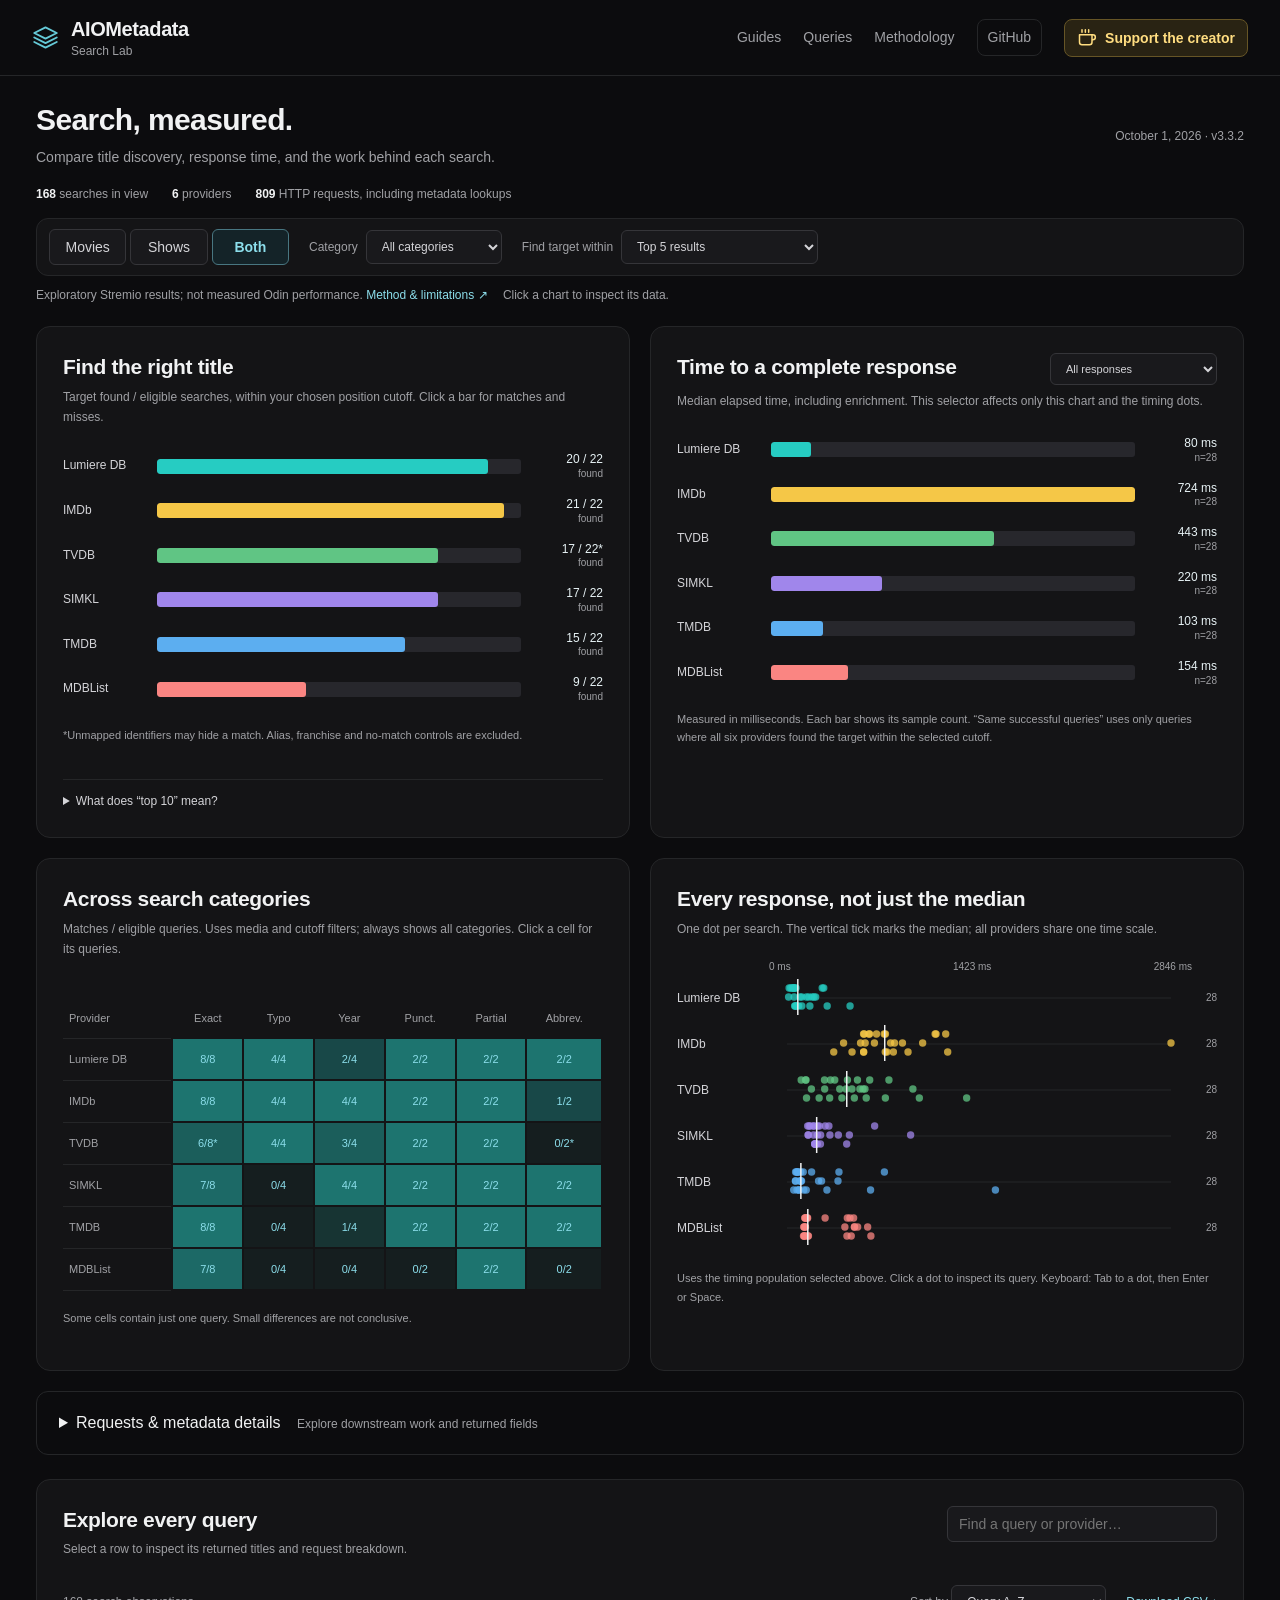
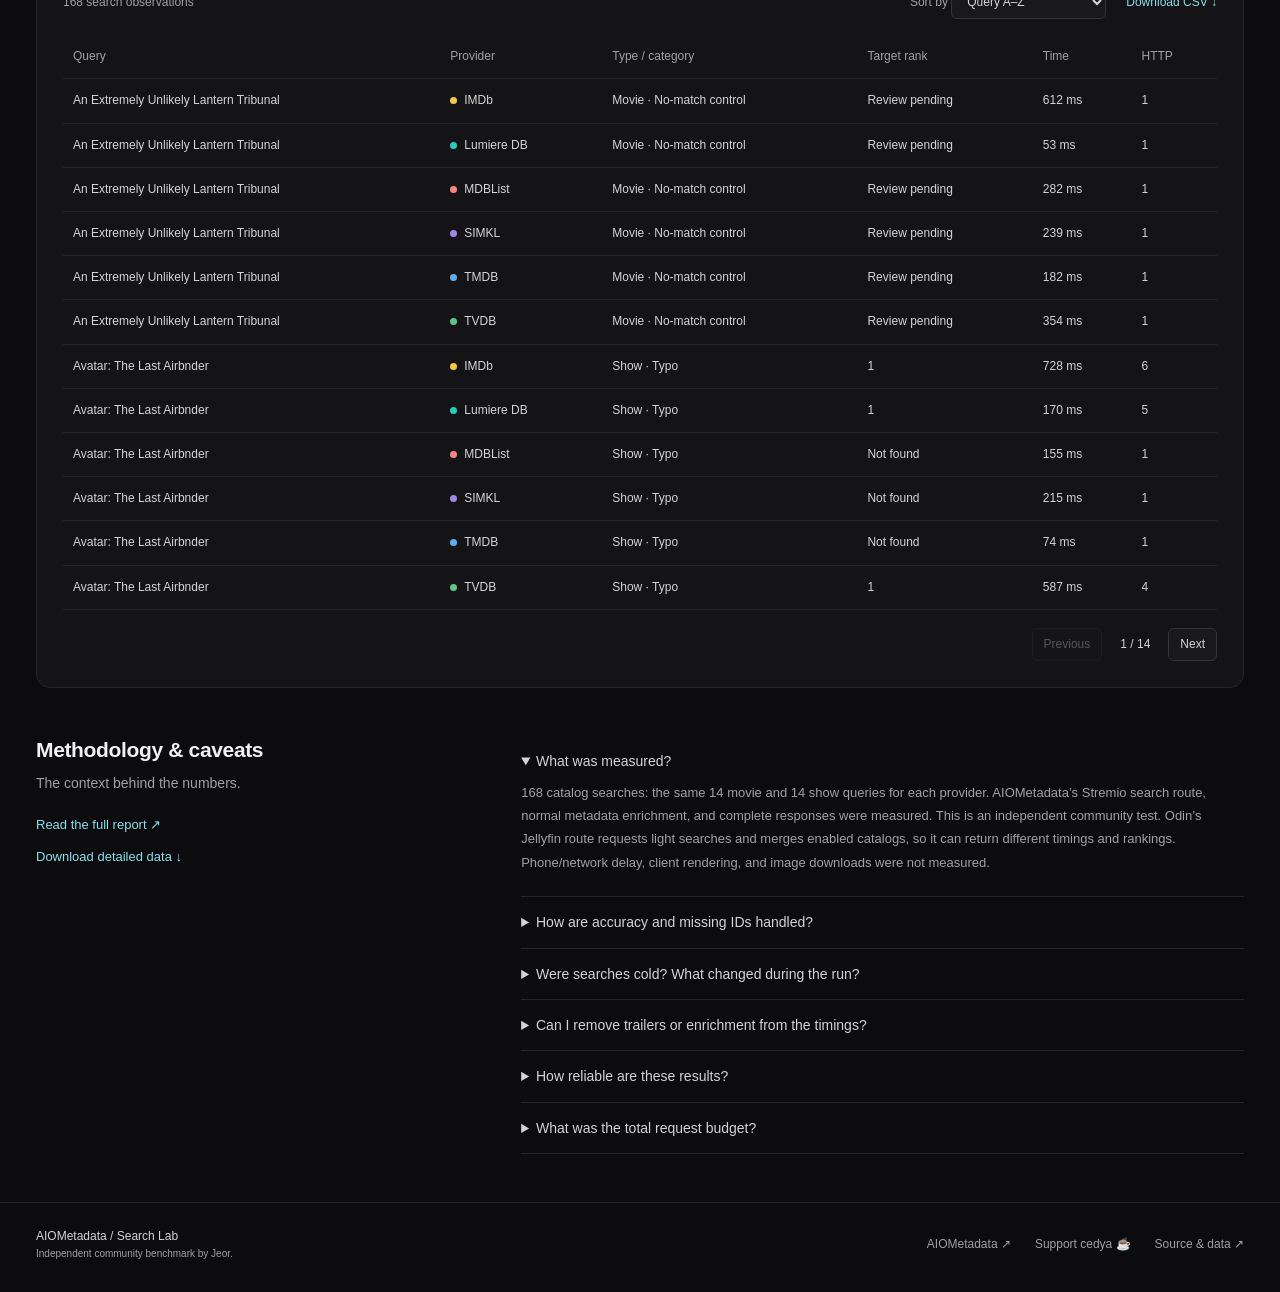
==== commit 7513d142: "Compact comparisons and add accessible chart drill-downs" ====
--- a/index.html
+++ b/index.html
@@ -1,10 +1,10 @@
-<!doctype html><html lang="en"><head><meta charset="utf-8"><meta name="viewport" content="width=device-width,initial-scale=1"><meta name="theme-color" content="#0b1014"><meta name="description" content="Explore measured AIOMetadata search performance across six providers: title accuracy, complete response times, and downstream requests."><title>AIOMetadata · Search Lab</title><link rel="stylesheet" href="style.css"><script type="module" src="app.js"></script></head><body>
+<!doctype html><html lang="en"><head><meta charset="utf-8"><meta name="viewport" content="width=device-width,initial-scale=1"><meta name="theme-color" content="#0c0c0e"><meta name="description" content="Explore measured AIOMetadata search performance across six providers: title accuracy, complete response times, and downstream requests."><title>AIOMetadata · Search Lab</title><link rel="stylesheet" href="style.css"><script type="module" src="app.js"></script></head><body>
 <a class="skip" href="#overview">Skip to comparisons</a><header><a class="brand" href="./"><svg aria-hidden="true" viewBox="0 0 24 24" fill="none" stroke="currentColor" stroke-width="1.7" stroke-linecap="round" stroke-linejoin="round"><path d="m12 3 10 5-10 5L2 8l10-5Z"/><path d="m2 12 10 5 10-5M2 16l10 5 10-5"/></svg><span><span class="brand-name">AIOMetadata</span><span class="brand-subtitle">Search Lab</span></span></a><nav aria-label="Main"><a href="https://jeor.github.io/aiom/">Guides</a><a href="#queries">Queries</a><a href="#methodology">Methodology</a><a class="repo-link" href="https://github.com/Jeor/aiomtesting">GitHub</a><a class="coffee-link" href="https://buymeacoffee.com/cedya" aria-label="Support the AIOMetadata creator"><svg aria-hidden="true" viewBox="0 0 24 24" fill="none" stroke="currentColor" stroke-width="1.8" stroke-linecap="round" stroke-linejoin="round"><path d="M18 8h1a3 3 0 0 1 0 6h-1M3 8h15v9a3 3 0 0 1-3 3H6a3 3 0 0 1-3-3V8ZM6 2v3M10 2v3M14 2v3"/></svg><span>Support the creator</span></a></nav></header>
-<main><section id="overview"><h1>Search, measured.</h1><p class="intro">Six providers. The same queries. The complete AIOMetadata response.</p><p class="run">Exploratory run · October 1, 2026 · AIOMetadata 3.3.2</p>
-<div class="overview"><div class="metrics"><div><b id="search-count">168</b><span>searches in view</span></div><div><b>6</b><span>providers</span></div><div><b id="request-count">809</b><span>search-related HTTP requests</span></div></div><div class="filters"><div class="segments" aria-label="Media type"><button data-media="movie">Movies</button><button data-media="series">Shows</button><button data-media="both" aria-pressed="true">Both</button></div><div class="selects"><label><span class="sr">Category</span><select id="category" aria-label="Category"><option value="all">All categories</option></select></label><label><span class="sr">Result cutoff</span><select id="cutoff" aria-label="Result cutoff"><option value="1">Top 1 result</option><option value="5" selected>Top 5 results</option><option value="10">Top 10 results</option><option value="all">Any returned position</option></select></label></div></div></div>
-<p class="scope">Exploratory Stremio search test, not an Odin timing benchmark. Accuracy uses eligible title queries; timings include empty responses unless filtered below. <a href="#methodology">Understand the test ↗</a></p>
-<div class="grid"><section class="panel"><h2>Find the right title</h2><p>How often the expected title appears within your chosen position cutoff.</p><div id="accuracy" class="bars" aria-live="polite"></div><p class="footnote" id="accuracy-note"></p><details class="chart-help"><summary>What does “top 10” mean?</summary><p>This scores whether the expected title appears at position 10 or earlier. It does not limit collected results. “Any returned position” checks the entire saved first response, not the provider’s full database. Result limits differ between providers; no extra pages were fetched.</p></details></section><section class="panel"><div class="panel-head"><h2>Time to a complete response</h2><label><span class="sr">Timing population</span><select id="timing" aria-label="Timing population"><option value="all">All responses</option><option value="nonempty">Non-empty responses</option><option value="matched">Confirmed matches</option><option value="common">Same successful queries</option></select></label></div><p>Median elapsed time, including enrichment. Lower is faster.</p><div id="latency" class="bars"></div><p class="footnote">Measured in milliseconds. Each bar shows its sample count. “Same successful queries” uses only queries where all six providers found the target within the selected cutoff.</p></section>
-<section class="panel"><h2>Across search categories</h2><p>Confirmed matches / eligible queries. Select a category to explore it.</p><div class="scroll" id="heatmap"></div><p class="footnote">Some cells contain just one query. Small differences are not conclusive.</p></section><section class="panel"><h2>Where requests go</h2><p>Outbound HTTP attempts by destination, including enrichment.</p><div id="legend" class="legend"></div><div id="requests" class="bars"></div><p class="footnote">Counts, not cost. Provider and metadata calls can share a destination.</p></section><section class="panel"><h2>Every response, not just the median</h2><p>One dot per search. The vertical tick marks the median; all providers share one time scale.</p><div id="distribution"></div><p class="footnote">Uses the timing population selected above. Hover or focus a dot to identify its query.</p></section><section class="panel"><h2>What came back with the results?</h2><p>Field presence across returned entries. This is metadata coverage, not image-load success.</p><div id="coverage" class="scroll"></div><p class="footnote">Counts include repeated titles across queries. A poster field can contain a fallback URL; a description field can contain attribution text.</p></section></div></section>
+<main><section id="overview"><div class="compact-intro"><div><h1>Search, measured.</h1><p class="intro">Compare title discovery, response time, and the work behind each search.</p></div><p class="run">October 1, 2026 · v3.3.2</p></div>
+<div class="inline-totals"><span><b id="search-count">168</b> searches in view</span><span><b>6</b> providers</span><span><b id="request-count">809</b> HTTP requests, including metadata lookups</span></div>
+<div class="filters compact-filters"><div class="segments" aria-label="Media type"><button data-media="movie">Movies</button><button data-media="series">Shows</button><button data-media="both" aria-pressed="true">Both</button></div><label>Category <select id="category" aria-label="Category"><option value="all">All categories</option></select></label><label>Find target within <select id="cutoff" aria-label="Result cutoff"><option value="1">Top 1 result</option><option value="5" selected>Top 5 results</option><option value="10">Top 10 results</option><option value="all">Anywhere in returned results</option></select></label></div>
+<p class="scope">Exploratory Stremio results; not measured Odin performance. <a href="#methodology">Method & limitations ↗</a> <span>Click a chart to inspect its data.</span></p>
+<div class="grid"><section class="panel"><h2>Find the right title</h2><p>Target found / eligible searches, within your chosen position cutoff. Click a bar for matches and misses.</p><div id="accuracy" class="bars" aria-live="polite"></div><p class="footnote" id="accuracy-note"></p><details class="chart-help"><summary>What does “top 10” mean?</summary><p>This scores whether the expected title appears at position 10 or earlier. It does not limit collected results. “Anywhere in returned results” checks the entire saved first response, not the provider’s full database. Result limits differ between providers; no extra pages were fetched.</p></details></section><section class="panel"><div class="panel-head"><h2>Time to a complete response</h2><label><span class="sr">Timing population</span><select id="timing" aria-label="Timing population"><option value="all">All responses</option><option value="nonempty">Non-empty responses</option><option value="matched">Confirmed matches</option><option value="common">Same successful queries</option></select></label></div><p>Median elapsed time, including enrichment. This selector affects only this chart and the timing dots.</p><div id="latency" class="bars"></div><p class="footnote">Measured in milliseconds. Each bar shows its sample count. “Same successful queries” uses only queries where all six providers found the target within the selected cutoff.</p></section><section class="panel"><h2>Across search categories</h2><p>Matches / eligible queries. Uses media and cutoff filters; always shows all categories. Click a cell for its queries.</p><div class="scroll" id="heatmap"></div><p class="footnote">Some cells contain just one query. Small differences are not conclusive.</p></section><section class="panel"><h2>Every response, not just the median</h2><p>One dot per search. The vertical tick marks the median; all providers share one time scale.</p><div id="distribution"></div><p class="footnote">Uses the timing population selected above. Click a dot to inspect its query. Keyboard: Tab to a dot, then Enter or Space.</p></section></div><details class="technical"><summary>Requests & metadata details <span>Explore downstream work and returned fields</span></summary><div class="grid"><section class="panel"><h2>Where requests go</h2><p>Outbound HTTP attempts by destination, including enrichment.</p><div id="legend" class="legend"></div><div id="requests" class="bars"></div><p class="footnote">Counts, not cost. Click a colored segment for contributing queries. Uses media/category filters, not the timing selector.</p></section><section class="panel"><h2>Fields included in the response</h2><p>Click a percentage to see entries with and without that field. Uses media/category filters, not the timing selector.</p><div id="coverage" class="scroll"></div><p class="footnote">Counts include repeated titles across queries. A poster field can contain a fallback URL; a description field can contain attribution text.</p></section></div></details></section>
 <section id="queries" class="panel query-panel"><div class="panel-head"><div><h2>Explore every query</h2><p>Select a row to inspect its returned titles and request breakdown.</p></div><label><span class="sr">Find query or provider</span><input id="query-search" type="search" placeholder="Find a query or provider…"></label></div><div class="table-tools"><span id="row-count" role="status"></span><label>Sort by <select id="sort"><option value="query">Query A–Z</option><option value="slow">Slowest first</option><option value="calls">Most HTTP requests</option><option value="provider">Provider</option></select></label><a href="data/queries.csv" download>Download CSV ↓</a></div><div class="scroll"><table id="query-table"><thead><tr><th>Query</th><th>Provider</th><th>Type / category</th><th>Target rank</th><th>Time</th><th>HTTP</th></tr></thead><tbody id="rows"></tbody></table></div><div class="pagination"><button id="prev">Previous</button><span id="page"></span><button id="next">Next</button></div></section>
 <section id="methodology" class="method"><div><h2>Methodology & caveats</h2><p>The context behind the numbers.</p><a href="data/REPORT.md">Read the full report ↗</a><br><a href="data/results.json" download>Download detailed data ↓</a></div><div><details open><summary>What was measured?</summary><p>168 catalog searches: the same 14 movie and 14 show queries for each provider. AIOMetadata’s Stremio search route, normal metadata enrichment, and complete responses were measured. This is an independent community test. Odin’s Jellyfin route requests light searches and merges enabled catalogs, so it can return different timings and rankings. Phone/network delay, client rendering, and image downloads were not measured.</p></details><details><summary>How are accuracy and missing IDs handled?</summary><p>Each media type has 11 eligible title queries. Alias, franchise, and negative cases are shown for exploration but excluded from title accuracy. Matching uses expected IMDb IDs. TVDB has two show cases with unmapped IDs in the top five; confirmed-hit scores are lower bounds where marked with an asterisk. A result at rank 9 is a miss at top 5, but a hit at top 10. This measures target discovery, not the relevance of every returned title.</p></details><details><summary>Were searches cold? What changed during the run?</summary><p>Providers had isolated caches and equal four-query pilots. Every main query executed a provider lookup; metadata caches evolved naturally. These were not fully cold searches. All six test apps restarted after 25 queries per provider with disk/Redis retained; the last three queries per provider form a separate restart cohort. Scheduled background jobs were disabled in test copies. Production settings and caches were unchanged.</p></details><details><summary>Can I remove trailers or enrichment from the timings?</summary><p>No trailer entries or addon-trailer calls were observed. Stage spans overlap and instrumentation does not cover every enrichment step. You cannot subtract stage times to estimate a feature-disabled response. The timing selector changes which observed searches are included; it does not simulate disabling features. “Same successful queries” compares identical cases across all six providers, but excludes harder queries where any provider missed the target.</p></details><details><summary>How reliable are these results?</summary><p>This is one block of a proposed 1,680-search corpus, with a single timing per query. It is exploratory, not a universal ranking. Four Lumiere responses matched the original search code byte-for-byte after canonical JSON hashing; that does not establish zero instrumentation overhead for every provider. All 168 searches returned HTTP 200, with two downstream TMDB 404s. Repeated runs and larger category samples would strengthen conclusions.</p></details><details><summary>What was the total request budget?</summary><p>1,295 observed outbound HTTP attempts: 809 main-search requests, 252 pilot/setup requests, 36 validation requests, and 198 startup/background requests. These include enrichment and dataset checks, not just billable search calls. There were 204 isolated catalog attempts, including pilot correction and validation. Trakt was excluded. Temporary test containers and private configuration copies were removed afterward.</p></details></div></section>
-</main><footer><span>AIOMetadata / Search Lab <small>Independent community benchmark by Jeor.</small></span><div><a href="https://github.com/cedya77/aiometadata">AIOMetadata ↗</a><a href="https://buymeacoffee.com/cedya">Support cedya ☕</a><a href="https://github.com/Jeor/aiomtesting">Source & data ↗</a></div></footer><dialog id="detail"><button id="close-detail" aria-label="Close query details">×</button><div id="detail-content"></div></dialog><noscript><p>Please enable JavaScript for interactive comparisons. <a href="data/REPORT.md">Read the report instead.</a></p></noscript></body></html>
+</main><footer><span>AIOMetadata / Search Lab <small>Independent community benchmark by Jeor.</small></span><div><a href="https://github.com/cedya77/aiometadata">AIOMetadata ↗</a><a href="https://buymeacoffee.com/cedya">Support cedya ☕</a><a href="https://github.com/Jeor/aiomtesting">Source & data ↗</a></div></footer><dialog id="detail" aria-labelledby="detail-title"><button id="detail-back" hidden>← Back to chart details</button><button id="close-detail" aria-label="Close query details">×</button><div id="detail-content"></div></dialog><noscript><p>Please enable JavaScript for interactive comparisons. <a href="data/REPORT.md">Read the report instead.</a></p></noscript></body></html>
--- a/style.css
+++ b/style.css
@@ -6,3 +6,7 @@
 header{min-height:76px;max-width:none;padding:0 32px;background:var(--bg)}
 .brand{display:flex;align-items:center;gap:12px;text-decoration:none;color:var(--heading)}.brand:hover{text-decoration:none}.brand svg{width:27px;height:27px;color:#65cad7;flex:none}.brand>span{margin:0}.brand .brand-name{display:block;font-size:20px;line-height:26px;font-weight:650;letter-spacing:-.02em;color:var(--heading);margin:0}.brand .brand-subtitle{display:block;font-size:12px;line-height:18px;color:var(--muted);margin:0;letter-spacing:0}nav{align-items:center;gap:22px}nav a{font-size:14px}.repo-link{padding:6px 10px;border:1px solid var(--line);border-radius:8px}.coffee-link{display:inline-flex;align-items:center;gap:8px;padding:7px 12px;border:1px solid #665526;border-radius:8px;background:#292313;color:#ffdd80;font-size:14px;font-weight:600;line-height:22px}.coffee-link svg{width:20px;height:20px;flex:none}.coffee-link:hover{background:#3a3017;color:#ffe7a3;text-decoration:none}h1{font-size:38px;line-height:1.2;font-weight:650;letter-spacing:-.02em;margin-top:56px;color:var(--heading)}h2{font-size:21px;line-height:28px;font-weight:600;color:var(--heading)}.panel{border-radius:14px;padding:26px}.overview{margin-top:28px}.intro{font-size:16px;line-height:28px}.run{font-size:12px}.grid{gap:20px}.segments button[aria-pressed=true]{background:#142328;color:var(--accent);border-color:#487681}.bar-row .value small{display:block;font-size:10px;color:var(--muted);line-height:1.2}.chart-help{font-size:12px;border-bottom:0;border-top:1px solid var(--line);margin-top:18px;padding:12px 0 0}.chart-help p{line-height:1.7}.dot-axis{margin:20px 25px 0 92px;display:flex;justify-content:space-between;font-size:10px;color:var(--muted)}.dot-row{display:grid;grid-template-columns:84px minmax(0,1fr) 20px;align-items:center;gap:8px;font-size:12px}.dot-row svg{width:100%;height:46px;overflow:visible}.dot-row small{color:var(--muted);text-align:right}.dot-row circle:focus{outline:none;stroke:var(--heading);stroke-width:2}.coverage{margin-top:20px;font-size:11px}.coverage th,.coverage td{padding:12px 6px;text-align:right}.coverage th:first-child{text-align:left}.coverage td{font-variant-numeric:tabular-nums}.coverage th{white-space:normal}.scope{max-width:none}.footnote{line-height:1.8}
 @media(max-width:900px){header{flex-wrap:wrap;padding:18px 24px;gap:16px}nav{gap:16px;flex-wrap:wrap}h1{margin-top:36px}.panel{padding:22px 18px}}@media(max-width:760px){header{flex-direction:row;align-items:center;padding:16px 20px}nav{justify-content:flex-start;gap:14px}.coffee-link{margin-left:auto}.coffee-link span{display:none}.coffee-link{padding:6px 8px}.brand .brand-name{font-size:18px}.brand .brand-subtitle{font-size:11px}h1{font-size:30px;line-height:1.25}.intro{font-size:16px}.coverage{min-width:380px}.dot-axis{margin-left:87px}.dot-row{grid-template-columns:78px minmax(0,1fr) 18px;gap:6px}.panel-head select{font-size:12px}.panel{padding:22px 16px}}
+/* Compact overview and accessible chart drill-downs. */
+.compact-intro{display:flex;align-items:center;justify-content:space-between;gap:20px;margin-top:26px}.compact-intro h1{font-size:30px;line-height:1.2;margin:0 0 5px}.compact-intro .intro{font-size:14px;margin:0}.compact-intro .run{white-space:nowrap;margin:0}.inline-totals{display:flex;gap:24px;flex-wrap:wrap;font-size:12px;color:var(--muted);margin:14px 0}.inline-totals b{color:var(--heading);font-weight:600}.compact-filters{display:flex;align-items:center;gap:20px;padding:10px 12px}.compact-filters .segments{min-width:240px}.compact-filters>label{display:flex;align-items:center;gap:8px;font-size:12px;color:var(--muted)}.scope{margin:10px 0 20px}.scope>span{margin-left:12px;color:var(--muted)}.technical{padding:0;border:1px solid var(--line);border-radius:12px;margin-top:20px}.technical>summary{padding:18px 22px;font-size:16px;color:var(--heading)}.technical>summary>span{font-size:12px;color:var(--muted);margin-left:12px;font-weight:400}.technical>.grid{padding:0 18px 18px}.chart-bar{width:100%;padding:5px 0;border:0;border-radius:4px;background:transparent;text-align:left;color:var(--text)}.chart-bar:hover{background:#202024}.chart-bar .track{display:block}.chart-bar .fill{display:block}.bars{gap:7px}.chart-bar .value small{display:block;font-size:10px;color:var(--muted)}.cell-drill,.heat .cell-drill{border:0;border-radius:4px;background:transparent;color:var(--accent);padding:8px 5px;min-width:40px;min-height:36px;cursor:pointer;font-size:inherit}.cell-drill:hover,.heat .cell-drill:hover{background:#ffffff12;color:var(--heading)}.heat td,.coverage td{padding:2px}.requests .track{height:24px}#requests .track{height:24px;overflow:visible;background:transparent}#requests .stack{border:0;padding:0;border-radius:2px;min-height:24px;cursor:pointer}#requests .stack:hover{filter:brightness(1.2)}#requests .stack:focus-visible{outline-offset:2px;z-index:1}.drill-table{min-width:480px}.drill-table td{vertical-align:top}#detail-back{margin-bottom:18px;font-size:12px}#detail-back[hidden]{display:none}dialog{max-width:850px}dialog p{line-height:1.7}circle[role=button]:hover{fill-opacity:1;stroke:#ffffff35}dialog .query-link{min-height:32px}.dot-row small{font-variant-numeric:tabular-nums}.panel>p{line-height:1.7}
+@media(max-width:950px){.compact-filters{flex-wrap:wrap;gap:10px 18px}.compact-intro{align-items:start;flex-direction:column;gap:6px}.compact-intro .run{font-size:11px}.technical>summary>span{display:block;margin:4px 0 0}.compact-filters>label{flex:1}.compact-filters select{max-width:100%}}
+@media(max-width:760px){.compact-intro{margin-top:20px}.compact-intro h1{font-size:26px}.inline-totals{gap:5px 16px;margin:10px 0;font-size:11px}.compact-filters .segments{width:100%;min-width:0}.compact-filters>label{flex-direction:column;align-items:stretch;gap:4px;min-width:0}.compact-filters>label select{width:100%;font-size:11px}.scope>span{display:block;margin:4px 0 0}.technical>.grid{padding:0 10px 10px}.technical>summary{padding:16px}.panel h2{font-size:19px}.dot-row svg{height:52px}}
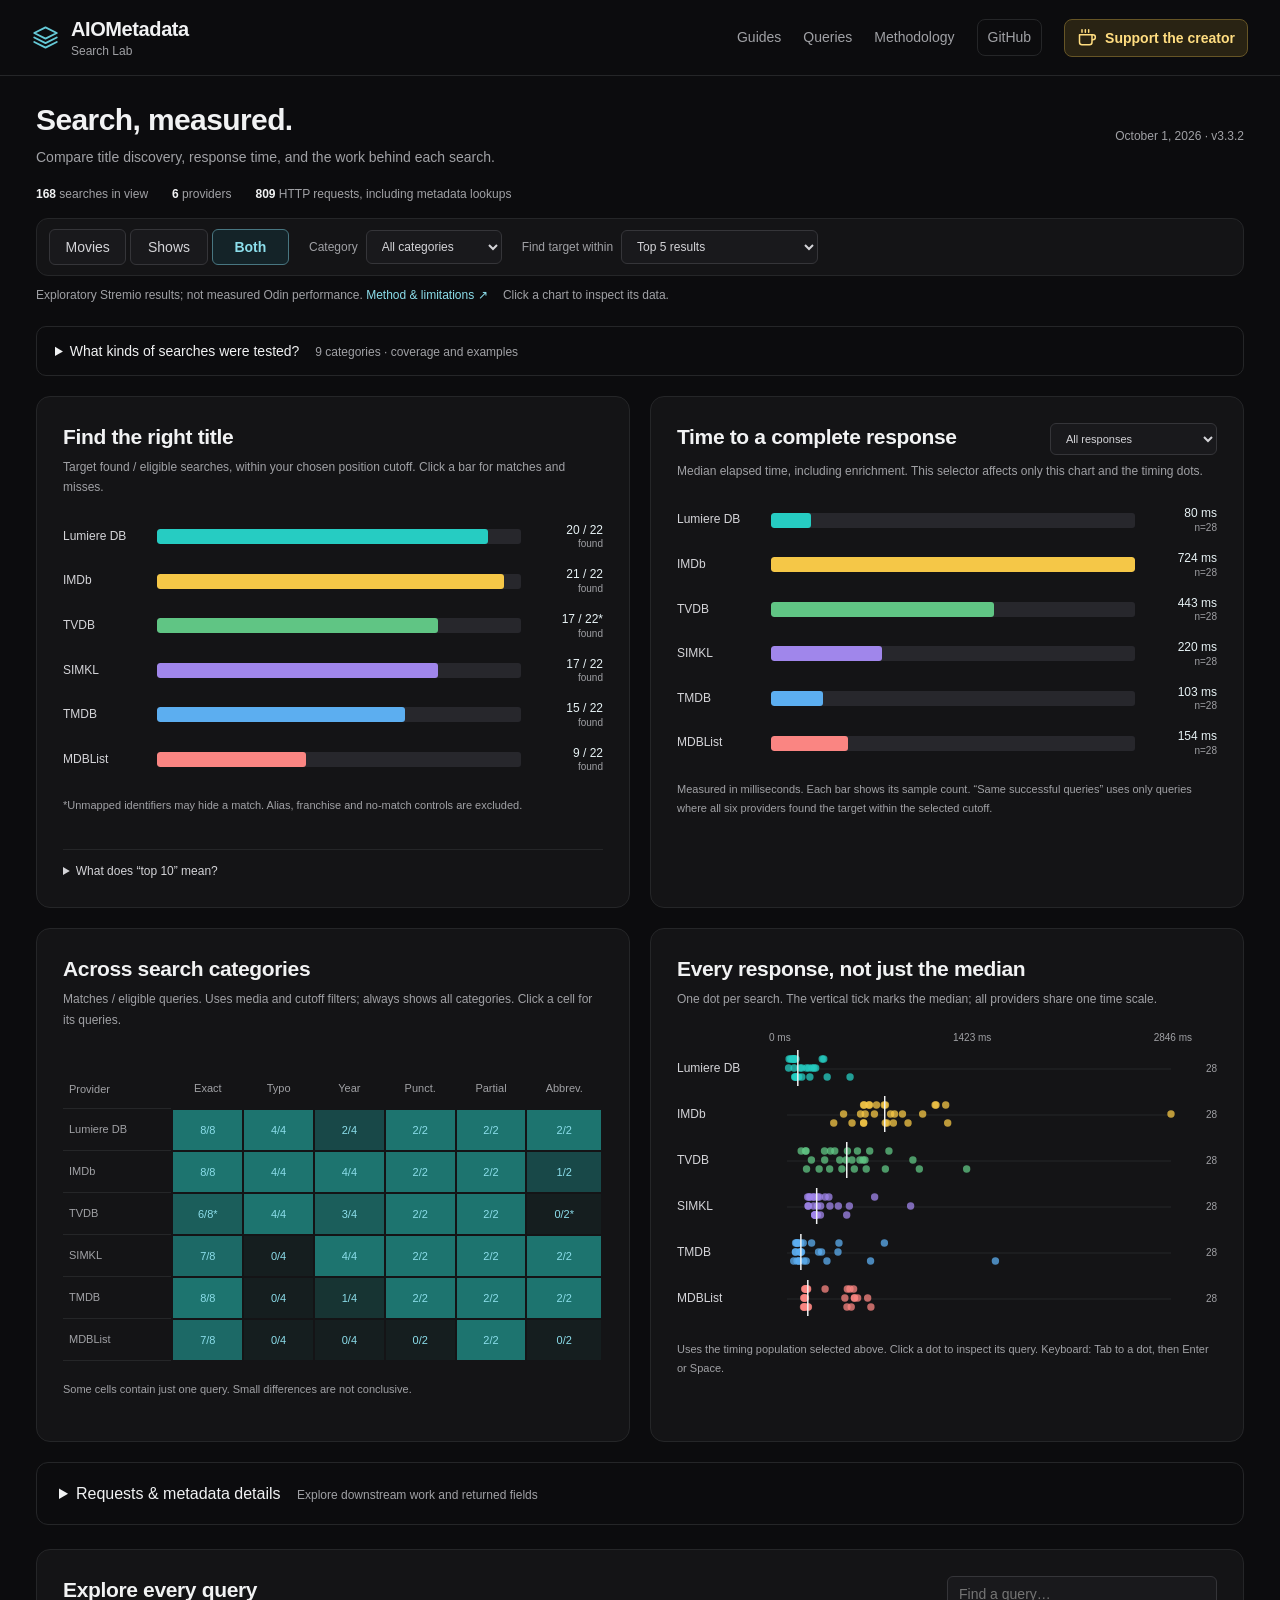
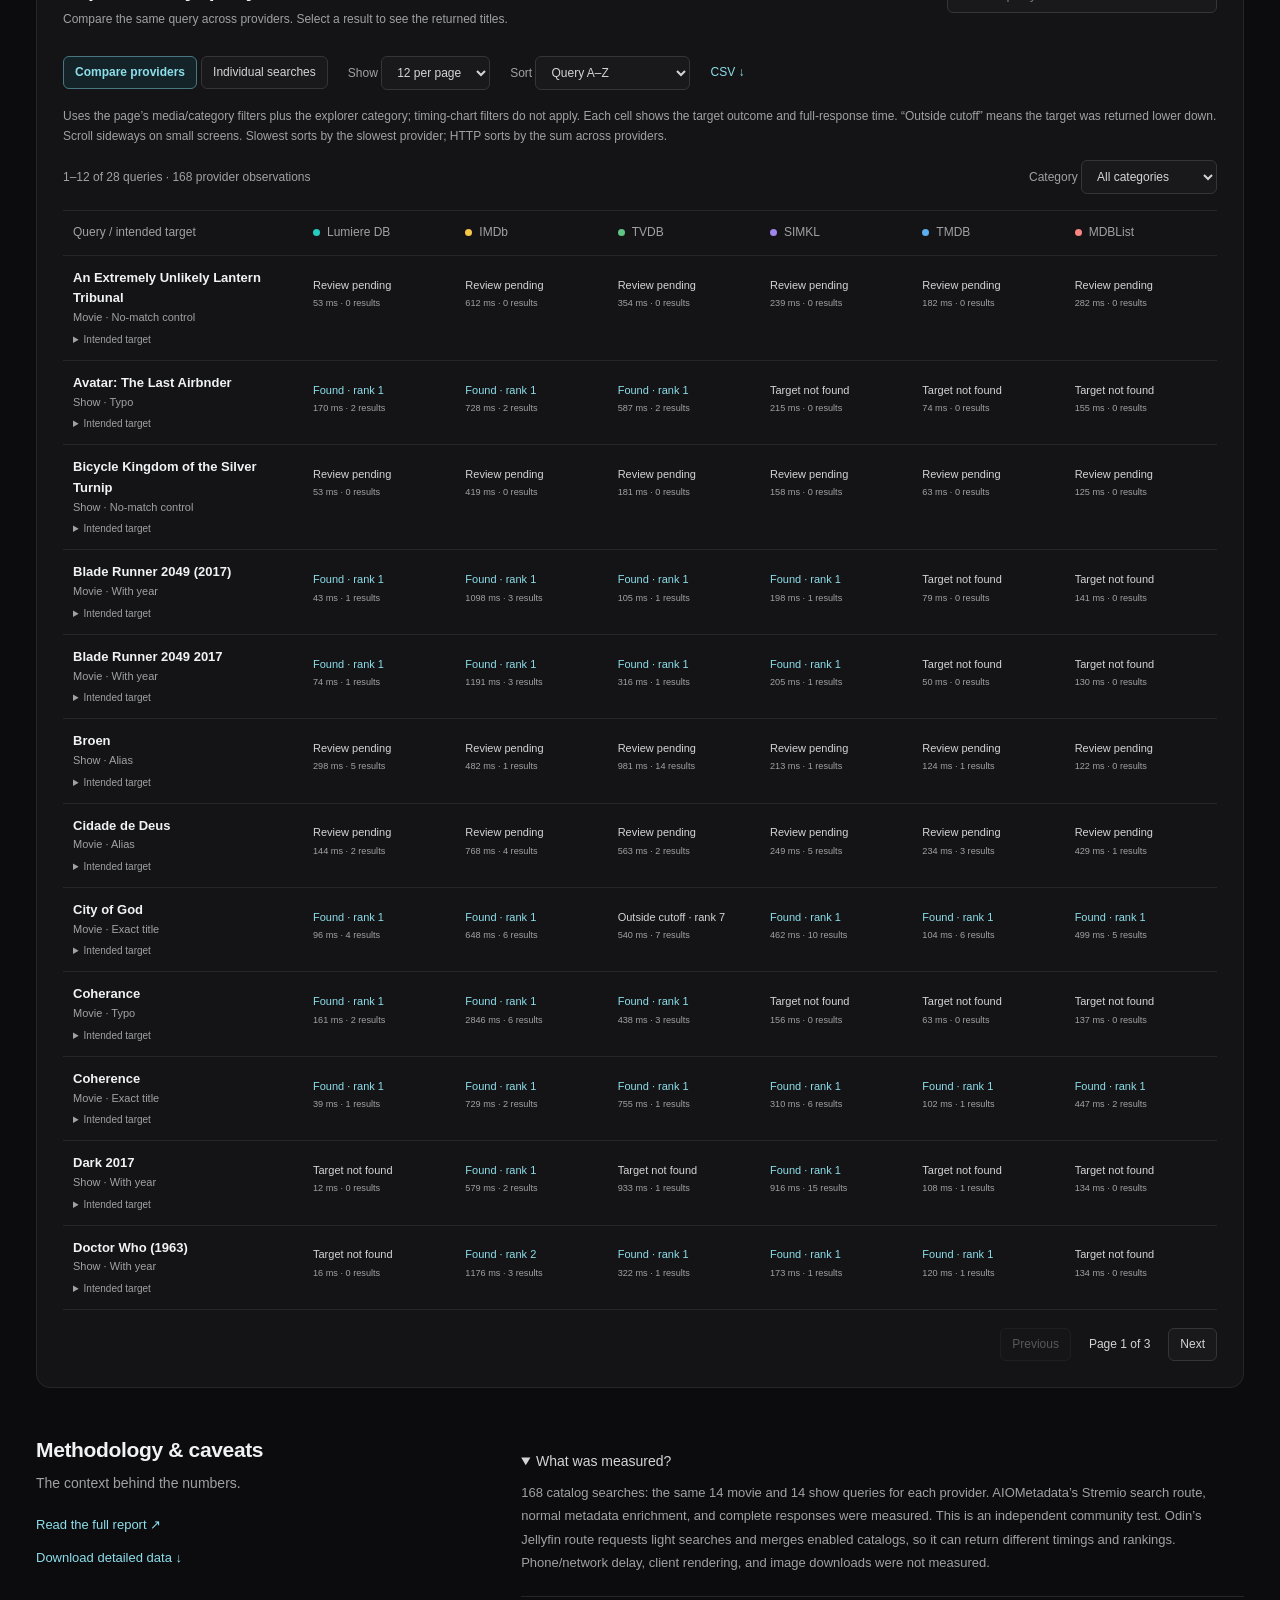
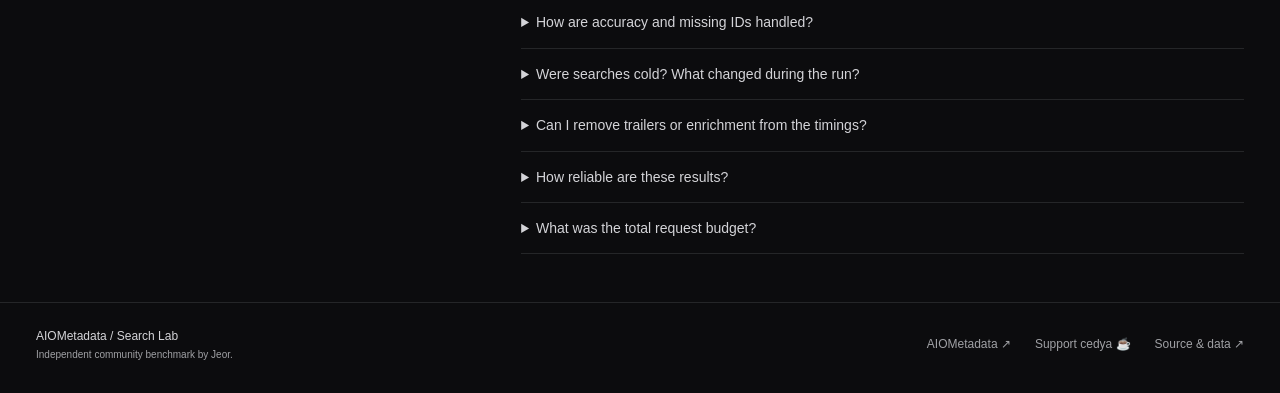
==== commit 7640583b: "Clarify search coverage and add side-by-side query explorer" ====
--- a/index.html
+++ b/index.html
@@ -1,10 +1,13 @@
-<!doctype html><html lang="en"><head><meta charset="utf-8"><meta name="viewport" content="width=device-width,initial-scale=1"><meta name="theme-color" content="#0c0c0e"><meta name="description" content="Explore measured AIOMetadata search performance across six providers: title accuracy, complete response times, and downstream requests."><title>AIOMetadata · Search Lab</title><link rel="stylesheet" href="style.css"><script type="module" src="app.js"></script></head><body>
+<!doctype html><html lang="en"><head><meta charset="utf-8"><meta name="viewport" content="width=device-width,initial-scale=1"><meta name="theme-color" content="#0c0c0e"><meta name="description" content="Explore measured AIOMetadata search performance across six providers: title accuracy, complete response times, and downstream requests."><title>AIOMetadata · Search Lab</title><link rel="stylesheet" href="style.css?v=452a8c4acf"><script type="module" src="app.js?v=f0abfccf74"></script></head><body>
 <a class="skip" href="#overview">Skip to comparisons</a><header><a class="brand" href="./"><svg aria-hidden="true" viewBox="0 0 24 24" fill="none" stroke="currentColor" stroke-width="1.7" stroke-linecap="round" stroke-linejoin="round"><path d="m12 3 10 5-10 5L2 8l10-5Z"/><path d="m2 12 10 5 10-5M2 16l10 5 10-5"/></svg><span><span class="brand-name">AIOMetadata</span><span class="brand-subtitle">Search Lab</span></span></a><nav aria-label="Main"><a href="https://jeor.github.io/aiom/">Guides</a><a href="#queries">Queries</a><a href="#methodology">Methodology</a><a class="repo-link" href="https://github.com/Jeor/aiomtesting">GitHub</a><a class="coffee-link" href="https://buymeacoffee.com/cedya" aria-label="Support the AIOMetadata creator"><svg aria-hidden="true" viewBox="0 0 24 24" fill="none" stroke="currentColor" stroke-width="1.8" stroke-linecap="round" stroke-linejoin="round"><path d="M18 8h1a3 3 0 0 1 0 6h-1M3 8h15v9a3 3 0 0 1-3 3H6a3 3 0 0 1-3-3V8ZM6 2v3M10 2v3M14 2v3"/></svg><span>Support the creator</span></a></nav></header>
 <main><section id="overview"><div class="compact-intro"><div><h1>Search, measured.</h1><p class="intro">Compare title discovery, response time, and the work behind each search.</p></div><p class="run">October 1, 2026 · v3.3.2</p></div>
 <div class="inline-totals"><span><b id="search-count">168</b> searches in view</span><span><b>6</b> providers</span><span><b id="request-count">809</b> HTTP requests, including metadata lookups</span></div>
 <div class="filters compact-filters"><div class="segments" aria-label="Media type"><button data-media="movie">Movies</button><button data-media="series">Shows</button><button data-media="both" aria-pressed="true">Both</button></div><label>Category <select id="category" aria-label="Category"><option value="all">All categories</option></select></label><label>Find target within <select id="cutoff" aria-label="Result cutoff"><option value="1">Top 1 result</option><option value="5" selected>Top 5 results</option><option value="10">Top 10 results</option><option value="all">Anywhere in returned results</option></select></label></div>
 <p class="scope">Exploratory Stremio results; not measured Odin performance. <a href="#methodology">Method & limitations ↗</a> <span>Click a chart to inspect its data.</span></p>
+<details class="search-coverage"><summary>What kinds of searches were tested? <span>9 categories · coverage and examples</span></summary><p>The same 28 queries ran on every provider: 14 movies and 14 shows. Counts below are distinct queries per provider, not 168 different titles. Variants can refer to the same title.</p><div class="scroll"><table><thead><tr><th>Type</th><th>Movies / shows</th><th>What it checks · examples actually tested</th></tr></thead><tbody id="coverage-types"></tbody></table></div><div class="coverage-gap"><strong>Same-name remakes are not established by this run.</strong><p>Year queries included both Blade Runner 2049 formats, Dark 2017, and Doctor Who (1963). Neither Goosebumps (1995) nor Goosebumps (2023) was tested. A proper paired test should search “Goosebumps”, both year-qualified titles, and each year with and without parentheses, then verify which version appears. That would be a new test, not a result shown here.</p></div></details>
 <div class="grid"><section class="panel"><h2>Find the right title</h2><p>Target found / eligible searches, within your chosen position cutoff. Click a bar for matches and misses.</p><div id="accuracy" class="bars" aria-live="polite"></div><p class="footnote" id="accuracy-note"></p><details class="chart-help"><summary>What does “top 10” mean?</summary><p>This scores whether the expected title appears at position 10 or earlier. It does not limit collected results. “Anywhere in returned results” checks the entire saved first response, not the provider’s full database. Result limits differ between providers; no extra pages were fetched.</p></details></section><section class="panel"><div class="panel-head"><h2>Time to a complete response</h2><label><span class="sr">Timing population</span><select id="timing" aria-label="Timing population"><option value="all">All responses</option><option value="nonempty">Non-empty responses</option><option value="matched">Confirmed matches</option><option value="common">Same successful queries</option></select></label></div><p>Median elapsed time, including enrichment. This selector affects only this chart and the timing dots.</p><div id="latency" class="bars"></div><p class="footnote">Measured in milliseconds. Each bar shows its sample count. “Same successful queries” uses only queries where all six providers found the target within the selected cutoff.</p></section><section class="panel"><h2>Across search categories</h2><p>Matches / eligible queries. Uses media and cutoff filters; always shows all categories. Click a cell for its queries.</p><div class="scroll" id="heatmap"></div><p class="footnote">Some cells contain just one query. Small differences are not conclusive.</p></section><section class="panel"><h2>Every response, not just the median</h2><p>One dot per search. The vertical tick marks the median; all providers share one time scale.</p><div id="distribution"></div><p class="footnote">Uses the timing population selected above. Click a dot to inspect its query. Keyboard: Tab to a dot, then Enter or Space.</p></section></div><details class="technical"><summary>Requests & metadata details <span>Explore downstream work and returned fields</span></summary><div class="grid"><section class="panel"><h2>Where requests go</h2><p>Outbound HTTP attempts by destination, including enrichment.</p><div id="legend" class="legend"></div><div id="requests" class="bars"></div><p class="footnote">Counts, not cost. Click a colored segment for contributing queries. Uses media/category filters, not the timing selector.</p></section><section class="panel"><h2>Fields included in the response</h2><p>Click a percentage to see entries with and without that field. Uses media/category filters, not the timing selector.</p><div id="coverage" class="scroll"></div><p class="footnote">Counts include repeated titles across queries. A poster field can contain a fallback URL; a description field can contain attribution text.</p></section></div></details></section>
-<section id="queries" class="panel query-panel"><div class="panel-head"><div><h2>Explore every query</h2><p>Select a row to inspect its returned titles and request breakdown.</p></div><label><span class="sr">Find query or provider</span><input id="query-search" type="search" placeholder="Find a query or provider…"></label></div><div class="table-tools"><span id="row-count" role="status"></span><label>Sort by <select id="sort"><option value="query">Query A–Z</option><option value="slow">Slowest first</option><option value="calls">Most HTTP requests</option><option value="provider">Provider</option></select></label><a href="data/queries.csv" download>Download CSV ↓</a></div><div class="scroll"><table id="query-table"><thead><tr><th>Query</th><th>Provider</th><th>Type / category</th><th>Target rank</th><th>Time</th><th>HTTP</th></tr></thead><tbody id="rows"></tbody></table></div><div class="pagination"><button id="prev">Previous</button><span id="page"></span><button id="next">Next</button></div></section>
+<section id="queries" class="panel query-panel"><div class="panel-head"><div><h2>Explore every query</h2><p>Compare the same query across providers. Select a result to see the returned titles.</p></div><label><span class="sr">Find a query</span><input id="query-search" type="search" placeholder="Find a query…"></label></div>
+<div class="table-tools"><div class="segments" aria-label="Query view"><button data-view="compare" aria-pressed="true">Compare providers</button><button data-view="observations">Individual searches</button></div><label>Show <select id="page-size" aria-label="Rows per page"><option value="6">6 per page</option><option value="12" selected>12 per page</option><option value="24">24 per page</option><option value="all">All</option></select></label><label>Sort <select id="sort"><option value="query">Query A–Z</option><option value="slow">Slowest response</option><option value="calls">Most HTTP requests</option></select></label><a href="data/queries.csv" download>CSV ↓</a></div>
+<p id="explorer-note" class="explorer-note"></p><div class="table-tools"><span id="row-count" role="status"></span><label>Category <select id="explorer-category" aria-label="Explorer category"><option value="all">All categories</option></select></label></div><div class="scroll compare-scroll" tabindex="0" aria-label="Search comparison table; scroll horizontally for all providers"><table id="query-table"><thead id="query-head"></thead><tbody id="rows"></tbody></table></div><div class="pagination"><button id="prev">Previous</button><span id="page"></span><button id="next">Next</button></div></section>
 <section id="methodology" class="method"><div><h2>Methodology & caveats</h2><p>The context behind the numbers.</p><a href="data/REPORT.md">Read the full report ↗</a><br><a href="data/results.json" download>Download detailed data ↓</a></div><div><details open><summary>What was measured?</summary><p>168 catalog searches: the same 14 movie and 14 show queries for each provider. AIOMetadata’s Stremio search route, normal metadata enrichment, and complete responses were measured. This is an independent community test. Odin’s Jellyfin route requests light searches and merges enabled catalogs, so it can return different timings and rankings. Phone/network delay, client rendering, and image downloads were not measured.</p></details><details><summary>How are accuracy and missing IDs handled?</summary><p>Each media type has 11 eligible title queries. Alias, franchise, and negative cases are shown for exploration but excluded from title accuracy. Matching uses expected IMDb IDs. TVDB has two show cases with unmapped IDs in the top five; confirmed-hit scores are lower bounds where marked with an asterisk. A result at rank 9 is a miss at top 5, but a hit at top 10. This measures target discovery, not the relevance of every returned title.</p></details><details><summary>Were searches cold? What changed during the run?</summary><p>Providers had isolated caches and equal four-query pilots. Every main query executed a provider lookup; metadata caches evolved naturally. These were not fully cold searches. All six test apps restarted after 25 queries per provider with disk/Redis retained; the last three queries per provider form a separate restart cohort. Scheduled background jobs were disabled in test copies. Production settings and caches were unchanged.</p></details><details><summary>Can I remove trailers or enrichment from the timings?</summary><p>No trailer entries or addon-trailer calls were observed. Stage spans overlap and instrumentation does not cover every enrichment step. You cannot subtract stage times to estimate a feature-disabled response. The timing selector changes which observed searches are included; it does not simulate disabling features. “Same successful queries” compares identical cases across all six providers, but excludes harder queries where any provider missed the target.</p></details><details><summary>How reliable are these results?</summary><p>This is one block of a proposed 1,680-search corpus, with a single timing per query. It is exploratory, not a universal ranking. Four Lumiere responses matched the original search code byte-for-byte after canonical JSON hashing; that does not establish zero instrumentation overhead for every provider. All 168 searches returned HTTP 200, with two downstream TMDB 404s. Repeated runs and larger category samples would strengthen conclusions.</p></details><details><summary>What was the total request budget?</summary><p>1,295 observed outbound HTTP attempts: 809 main-search requests, 252 pilot/setup requests, 36 validation requests, and 198 startup/background requests. These include enrichment and dataset checks, not just billable search calls. There were 204 isolated catalog attempts, including pilot correction and validation. Trakt was excluded. Temporary test containers and private configuration copies were removed afterward.</p></details></div></section>
 </main><footer><span>AIOMetadata / Search Lab <small>Independent community benchmark by Jeor.</small></span><div><a href="https://github.com/cedya77/aiometadata">AIOMetadata ↗</a><a href="https://buymeacoffee.com/cedya">Support cedya ☕</a><a href="https://github.com/Jeor/aiomtesting">Source & data ↗</a></div></footer><dialog id="detail" aria-labelledby="detail-title"><button id="detail-back" hidden>← Back to chart details</button><button id="close-detail" aria-label="Close query details">×</button><div id="detail-content"></div></dialog><noscript><p>Please enable JavaScript for interactive comparisons. <a href="data/REPORT.md">Read the report instead.</a></p></noscript></body></html>
--- a/style.css
+++ b/style.css
@@ -10,3 +10,6 @@
 .compact-intro{display:flex;align-items:center;justify-content:space-between;gap:20px;margin-top:26px}.compact-intro h1{font-size:30px;line-height:1.2;margin:0 0 5px}.compact-intro .intro{font-size:14px;margin:0}.compact-intro .run{white-space:nowrap;margin:0}.inline-totals{display:flex;gap:24px;flex-wrap:wrap;font-size:12px;color:var(--muted);margin:14px 0}.inline-totals b{color:var(--heading);font-weight:600}.compact-filters{display:flex;align-items:center;gap:20px;padding:10px 12px}.compact-filters .segments{min-width:240px}.compact-filters>label{display:flex;align-items:center;gap:8px;font-size:12px;color:var(--muted)}.scope{margin:10px 0 20px}.scope>span{margin-left:12px;color:var(--muted)}.technical{padding:0;border:1px solid var(--line);border-radius:12px;margin-top:20px}.technical>summary{padding:18px 22px;font-size:16px;color:var(--heading)}.technical>summary>span{font-size:12px;color:var(--muted);margin-left:12px;font-weight:400}.technical>.grid{padding:0 18px 18px}.chart-bar{width:100%;padding:5px 0;border:0;border-radius:4px;background:transparent;text-align:left;color:var(--text)}.chart-bar:hover{background:#202024}.chart-bar .track{display:block}.chart-bar .fill{display:block}.bars{gap:7px}.chart-bar .value small{display:block;font-size:10px;color:var(--muted)}.cell-drill,.heat .cell-drill{border:0;border-radius:4px;background:transparent;color:var(--accent);padding:8px 5px;min-width:40px;min-height:36px;cursor:pointer;font-size:inherit}.cell-drill:hover,.heat .cell-drill:hover{background:#ffffff12;color:var(--heading)}.heat td,.coverage td{padding:2px}.requests .track{height:24px}#requests .track{height:24px;overflow:visible;background:transparent}#requests .stack{border:0;padding:0;border-radius:2px;min-height:24px;cursor:pointer}#requests .stack:hover{filter:brightness(1.2)}#requests .stack:focus-visible{outline-offset:2px;z-index:1}.drill-table{min-width:480px}.drill-table td{vertical-align:top}#detail-back{margin-bottom:18px;font-size:12px}#detail-back[hidden]{display:none}dialog{max-width:850px}dialog p{line-height:1.7}circle[role=button]:hover{fill-opacity:1;stroke:#ffffff35}dialog .query-link{min-height:32px}.dot-row small{font-variant-numeric:tabular-nums}.panel>p{line-height:1.7}
 @media(max-width:950px){.compact-filters{flex-wrap:wrap;gap:10px 18px}.compact-intro{align-items:start;flex-direction:column;gap:6px}.compact-intro .run{font-size:11px}.technical>summary>span{display:block;margin:4px 0 0}.compact-filters>label{flex:1}.compact-filters select{max-width:100%}}
 @media(max-width:760px){.compact-intro{margin-top:20px}.compact-intro h1{font-size:26px}.inline-totals{gap:5px 16px;margin:10px 0;font-size:11px}.compact-filters .segments{width:100%;min-width:0}.compact-filters>label{flex-direction:column;align-items:stretch;gap:4px;min-width:0}.compact-filters>label select{width:100%;font-size:11px}.scope>span{display:block;margin:4px 0 0}.technical>.grid{padding:0 10px 10px}.technical>summary{padding:16px}.panel h2{font-size:19px}.dot-row svg{height:52px}}
+.search-coverage{border:1px solid var(--line);border-radius:10px;margin:0 0 20px;padding:0}.search-coverage>summary{padding:13px 18px;font-size:14px;color:var(--heading)}.search-coverage>summary span{font-size:12px;font-weight:400;color:var(--muted);margin-left:12px}.search-coverage>p,.coverage-gap{margin:16px 18px;font-size:13px}.search-coverage>.scroll{margin:0 18px}.search-coverage td small{display:block;color:var(--muted);margin-top:4px}.coverage-gap{padding:14px 16px;background:#19191c;border-left:2px solid var(--accent);border-radius:4px}.coverage-gap p{margin-bottom:0}.table-tools{flex-wrap:wrap}.table-tools .segments{flex:none}.table-tools label{white-space:nowrap}.explorer-note{font-size:12px!important;margin:0 0 14px!important}.comparison{min-width:1020px;table-layout:fixed}.comparison th:first-child{width:240px}.comparison tbody th{white-space:normal;text-align:left;background:var(--surface);position:sticky;left:0;z-index:1}.comparison th strong{font-size:13px;color:var(--heading);font-weight:550}.comparison th small{display:block;font-size:11px;color:var(--muted);font-weight:400}.comparison td{padding:4px;vertical-align:top}.comparison-cell{display:block;width:100%;min-height:68px;border:0;background:none;text-align:left;font-size:11px;padding:10px 6px}.comparison-cell small{display:block;color:var(--muted);margin-top:6px;font-variant-numeric:tabular-nums}.comparison-cell .match{color:var(--accent)}.comparison-cell .neutral{color:var(--text)}.comparison-cell:hover{background:#242429}.target-info{font-size:10px;padding:5px 0 0;border:0}.target-info summary{font-weight:400;color:var(--muted)}.target-info small{padding-top:5px}.compare-scroll{border-top:1px solid var(--line)}@media(max-width:760px){.comparison th:first-child{width:160px}.comparison{min-width:940px}.search-coverage>summary span{display:block;margin:3px 0 0}.table-tools .segments{width:100%}.table-tools .segments button{font-size:12px}.comparison tbody th{position:static}}
+
+.table-tools .segments button{white-space:nowrap}
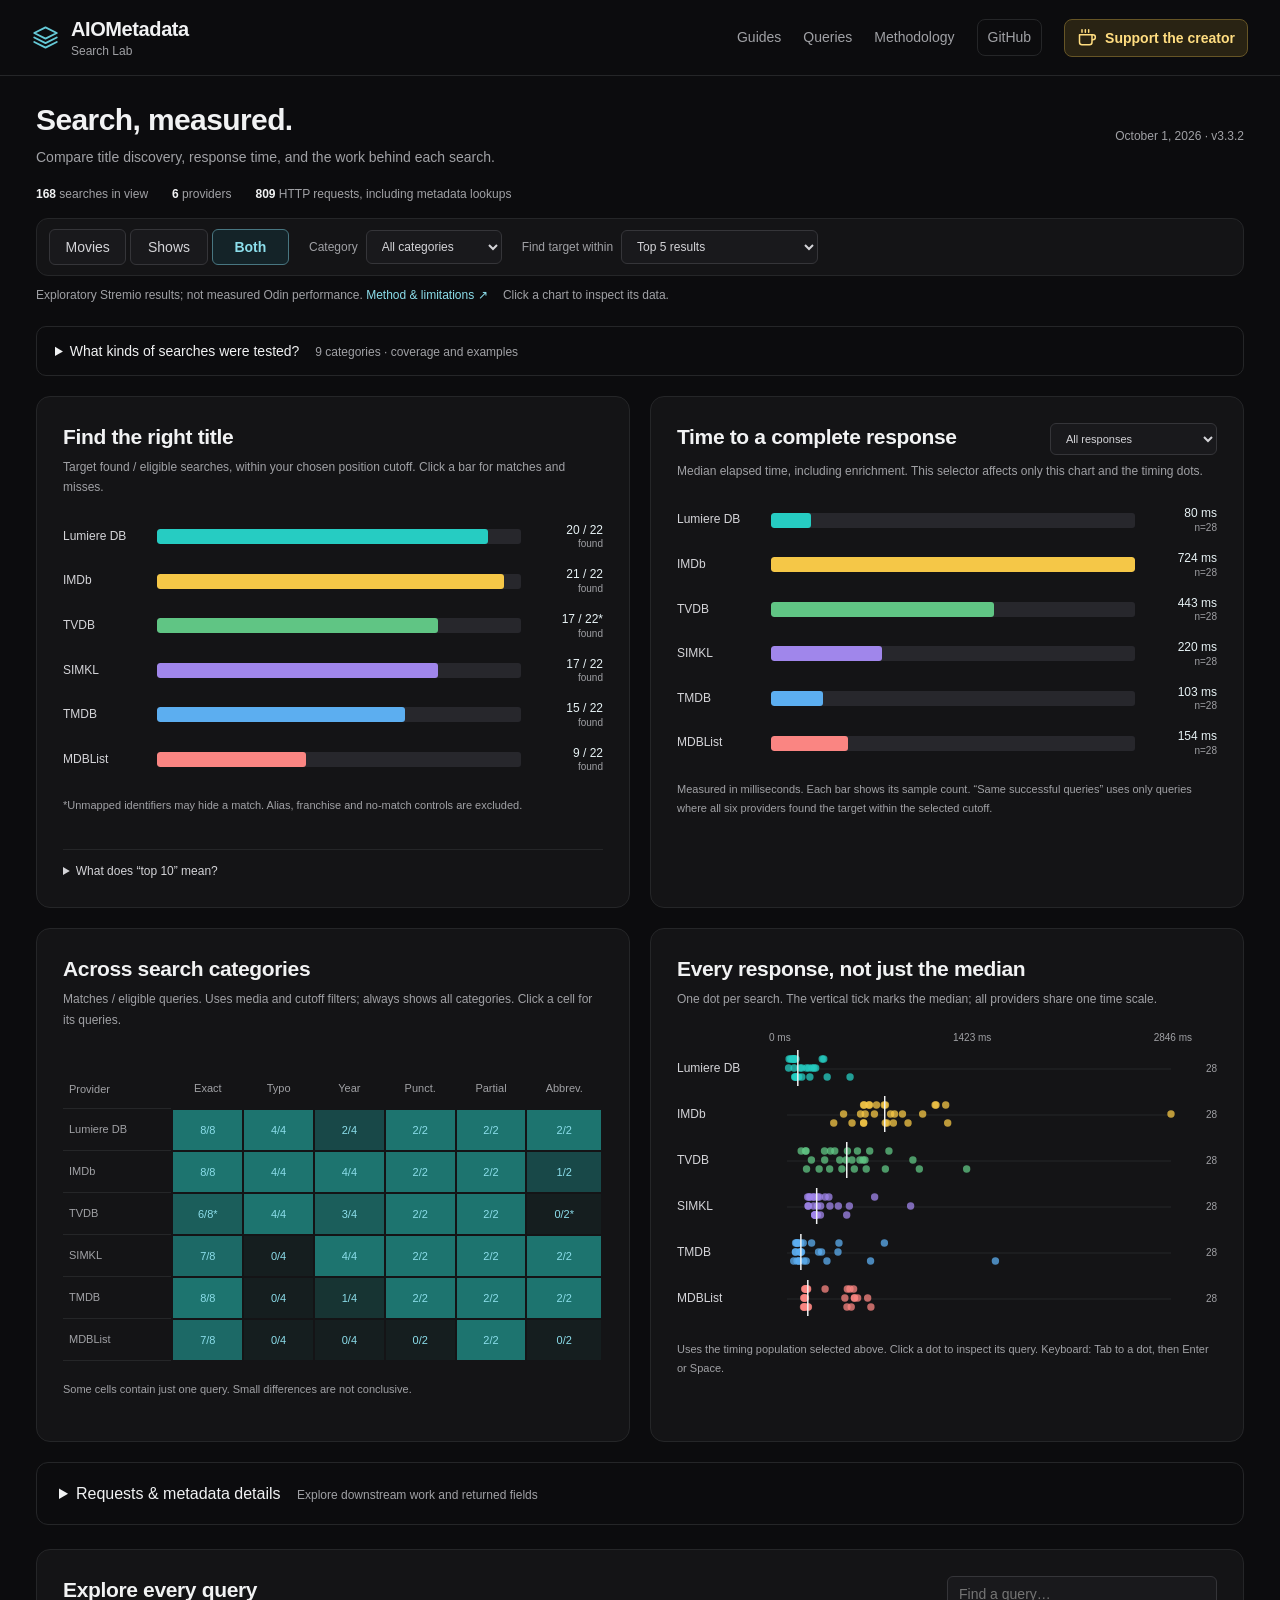
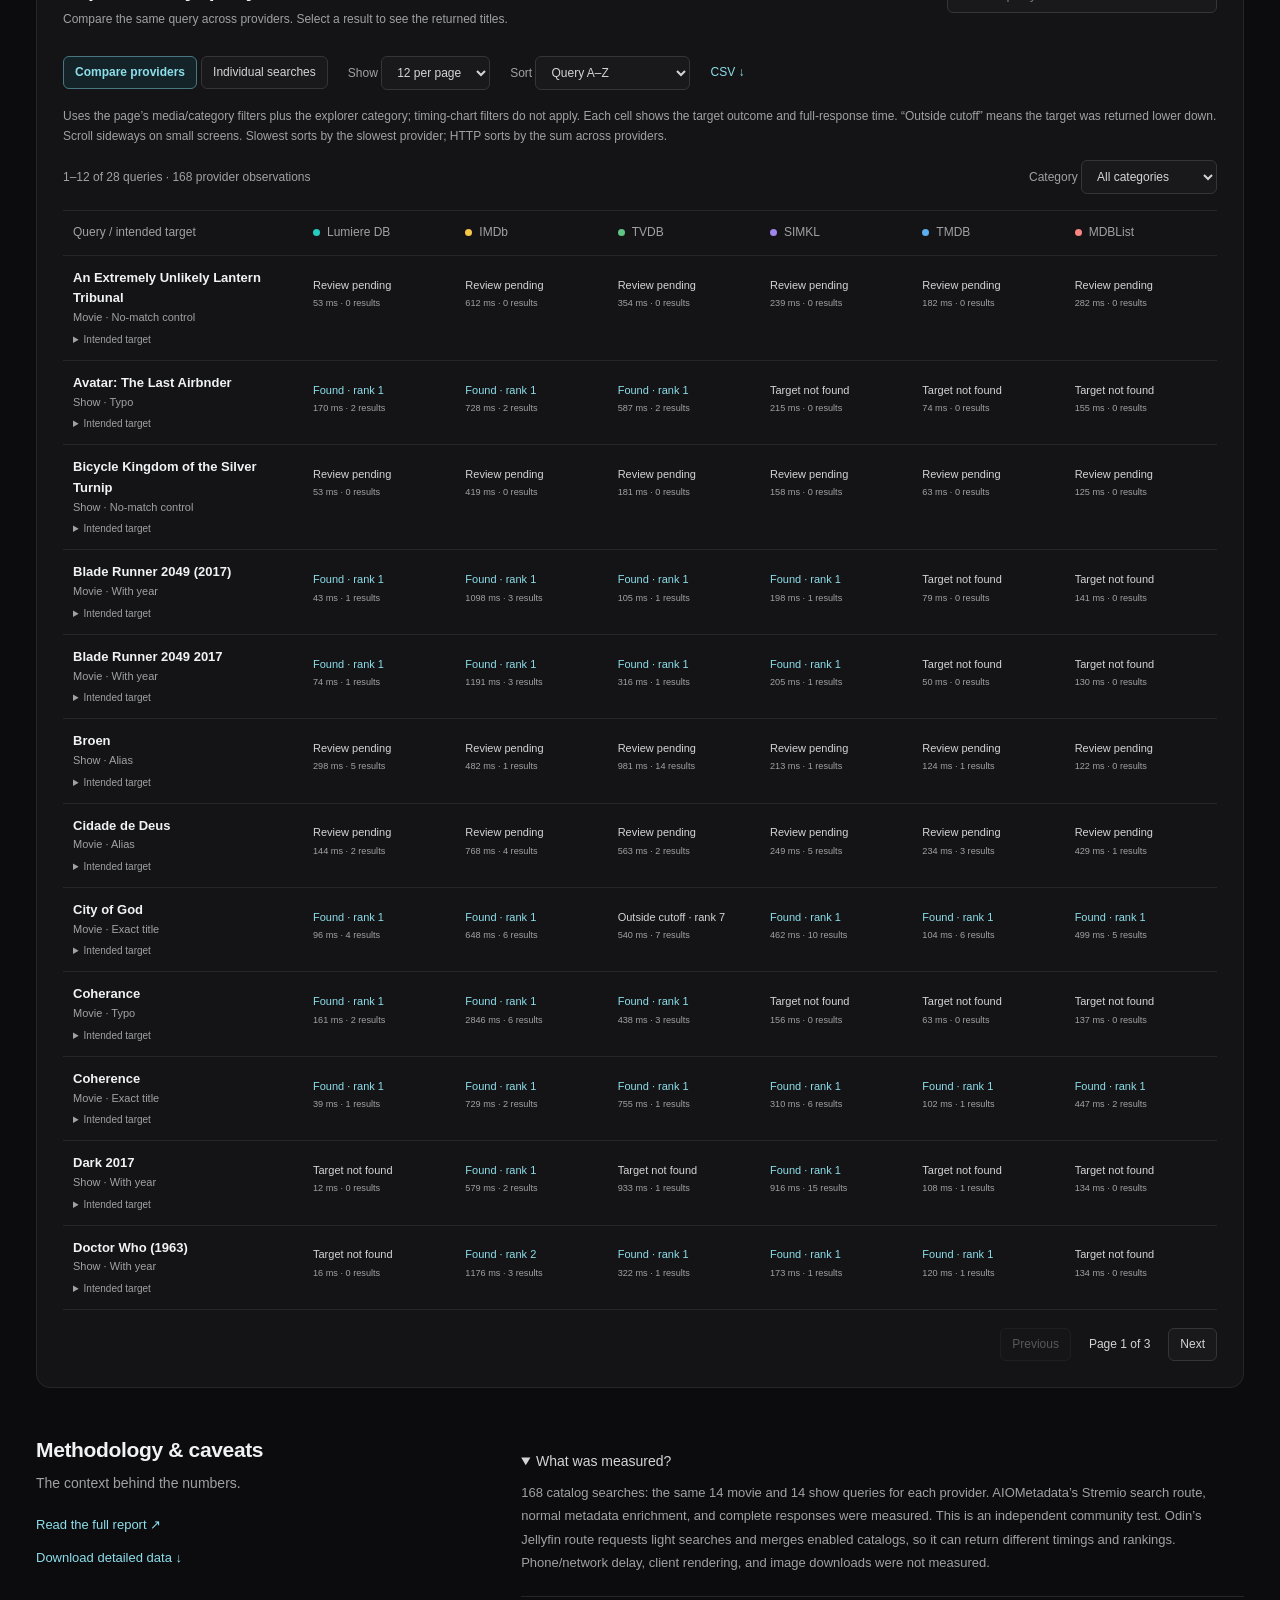
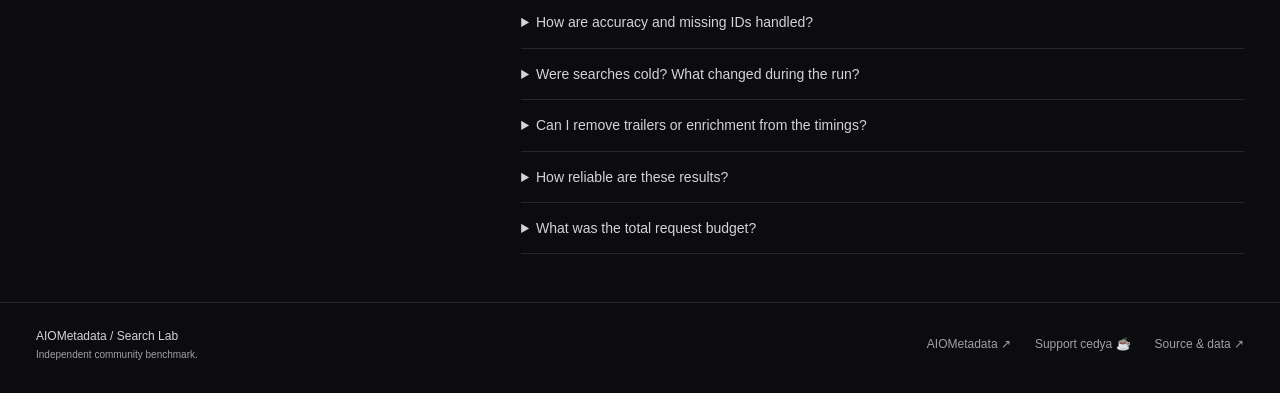
==== commit 38473f4b: "Keep published content focused on benchmark evidence" ====
--- a/index.html
+++ b/index.html
@@ -10,4 +10,4 @@
 <div class="table-tools"><div class="segments" aria-label="Query view"><button data-view="compare" aria-pressed="true">Compare providers</button><button data-view="observations">Individual searches</button></div><label>Show <select id="page-size" aria-label="Rows per page"><option value="6">6 per page</option><option value="12" selected>12 per page</option><option value="24">24 per page</option><option value="all">All</option></select></label><label>Sort <select id="sort"><option value="query">Query A–Z</option><option value="slow">Slowest response</option><option value="calls">Most HTTP requests</option></select></label><a href="data/queries.csv" download>CSV ↓</a></div>
 <p id="explorer-note" class="explorer-note"></p><div class="table-tools"><span id="row-count" role="status"></span><label>Category <select id="explorer-category" aria-label="Explorer category"><option value="all">All categories</option></select></label></div><div class="scroll compare-scroll" tabindex="0" aria-label="Search comparison table; scroll horizontally for all providers"><table id="query-table"><thead id="query-head"></thead><tbody id="rows"></tbody></table></div><div class="pagination"><button id="prev">Previous</button><span id="page"></span><button id="next">Next</button></div></section>
 <section id="methodology" class="method"><div><h2>Methodology & caveats</h2><p>The context behind the numbers.</p><a href="data/REPORT.md">Read the full report ↗</a><br><a href="data/results.json" download>Download detailed data ↓</a></div><div><details open><summary>What was measured?</summary><p>168 catalog searches: the same 14 movie and 14 show queries for each provider. AIOMetadata’s Stremio search route, normal metadata enrichment, and complete responses were measured. This is an independent community test. Odin’s Jellyfin route requests light searches and merges enabled catalogs, so it can return different timings and rankings. Phone/network delay, client rendering, and image downloads were not measured.</p></details><details><summary>How are accuracy and missing IDs handled?</summary><p>Each media type has 11 eligible title queries. Alias, franchise, and negative cases are shown for exploration but excluded from title accuracy. Matching uses expected IMDb IDs. TVDB has two show cases with unmapped IDs in the top five; confirmed-hit scores are lower bounds where marked with an asterisk. A result at rank 9 is a miss at top 5, but a hit at top 10. This measures target discovery, not the relevance of every returned title.</p></details><details><summary>Were searches cold? What changed during the run?</summary><p>Providers had isolated caches and equal four-query pilots. Every main query executed a provider lookup; metadata caches evolved naturally. These were not fully cold searches. All six test apps restarted after 25 queries per provider with disk/Redis retained; the last three queries per provider form a separate restart cohort. Scheduled background jobs were disabled in test copies. Production settings and caches were unchanged.</p></details><details><summary>Can I remove trailers or enrichment from the timings?</summary><p>No trailer entries or addon-trailer calls were observed. Stage spans overlap and instrumentation does not cover every enrichment step. You cannot subtract stage times to estimate a feature-disabled response. The timing selector changes which observed searches are included; it does not simulate disabling features. “Same successful queries” compares identical cases across all six providers, but excludes harder queries where any provider missed the target.</p></details><details><summary>How reliable are these results?</summary><p>This is one block of a proposed 1,680-search corpus, with a single timing per query. It is exploratory, not a universal ranking. Four Lumiere responses matched the original search code byte-for-byte after canonical JSON hashing; that does not establish zero instrumentation overhead for every provider. All 168 searches returned HTTP 200, with two downstream TMDB 404s. Repeated runs and larger category samples would strengthen conclusions.</p></details><details><summary>What was the total request budget?</summary><p>1,295 observed outbound HTTP attempts: 809 main-search requests, 252 pilot/setup requests, 36 validation requests, and 198 startup/background requests. These include enrichment and dataset checks, not just billable search calls. There were 204 isolated catalog attempts, including pilot correction and validation. Trakt was excluded. Temporary test containers and private configuration copies were removed afterward.</p></details></div></section>
-</main><footer><span>AIOMetadata / Search Lab <small>Independent community benchmark by Jeor.</small></span><div><a href="https://github.com/cedya77/aiometadata">AIOMetadata ↗</a><a href="https://buymeacoffee.com/cedya">Support cedya ☕</a><a href="https://github.com/Jeor/aiomtesting">Source & data ↗</a></div></footer><dialog id="detail" aria-labelledby="detail-title"><button id="detail-back" hidden>← Back to chart details</button><button id="close-detail" aria-label="Close query details">×</button><div id="detail-content"></div></dialog><noscript><p>Please enable JavaScript for interactive comparisons. <a href="data/REPORT.md">Read the report instead.</a></p></noscript></body></html>
+</main><footer><span>AIOMetadata / Search Lab <small>Independent community benchmark.</small></span><div><a href="https://github.com/cedya77/aiometadata">AIOMetadata ↗</a><a href="https://buymeacoffee.com/cedya">Support cedya ☕</a><a href="https://github.com/Jeor/aiomtesting">Source & data ↗</a></div></footer><dialog id="detail" aria-labelledby="detail-title"><button id="detail-back" hidden>← Back to chart details</button><button id="close-detail" aria-label="Close query details">×</button><div id="detail-content"></div></dialog><noscript><p>Please enable JavaScript for interactive comparisons. <a href="data/REPORT.md">Read the report instead.</a></p></noscript></body></html>
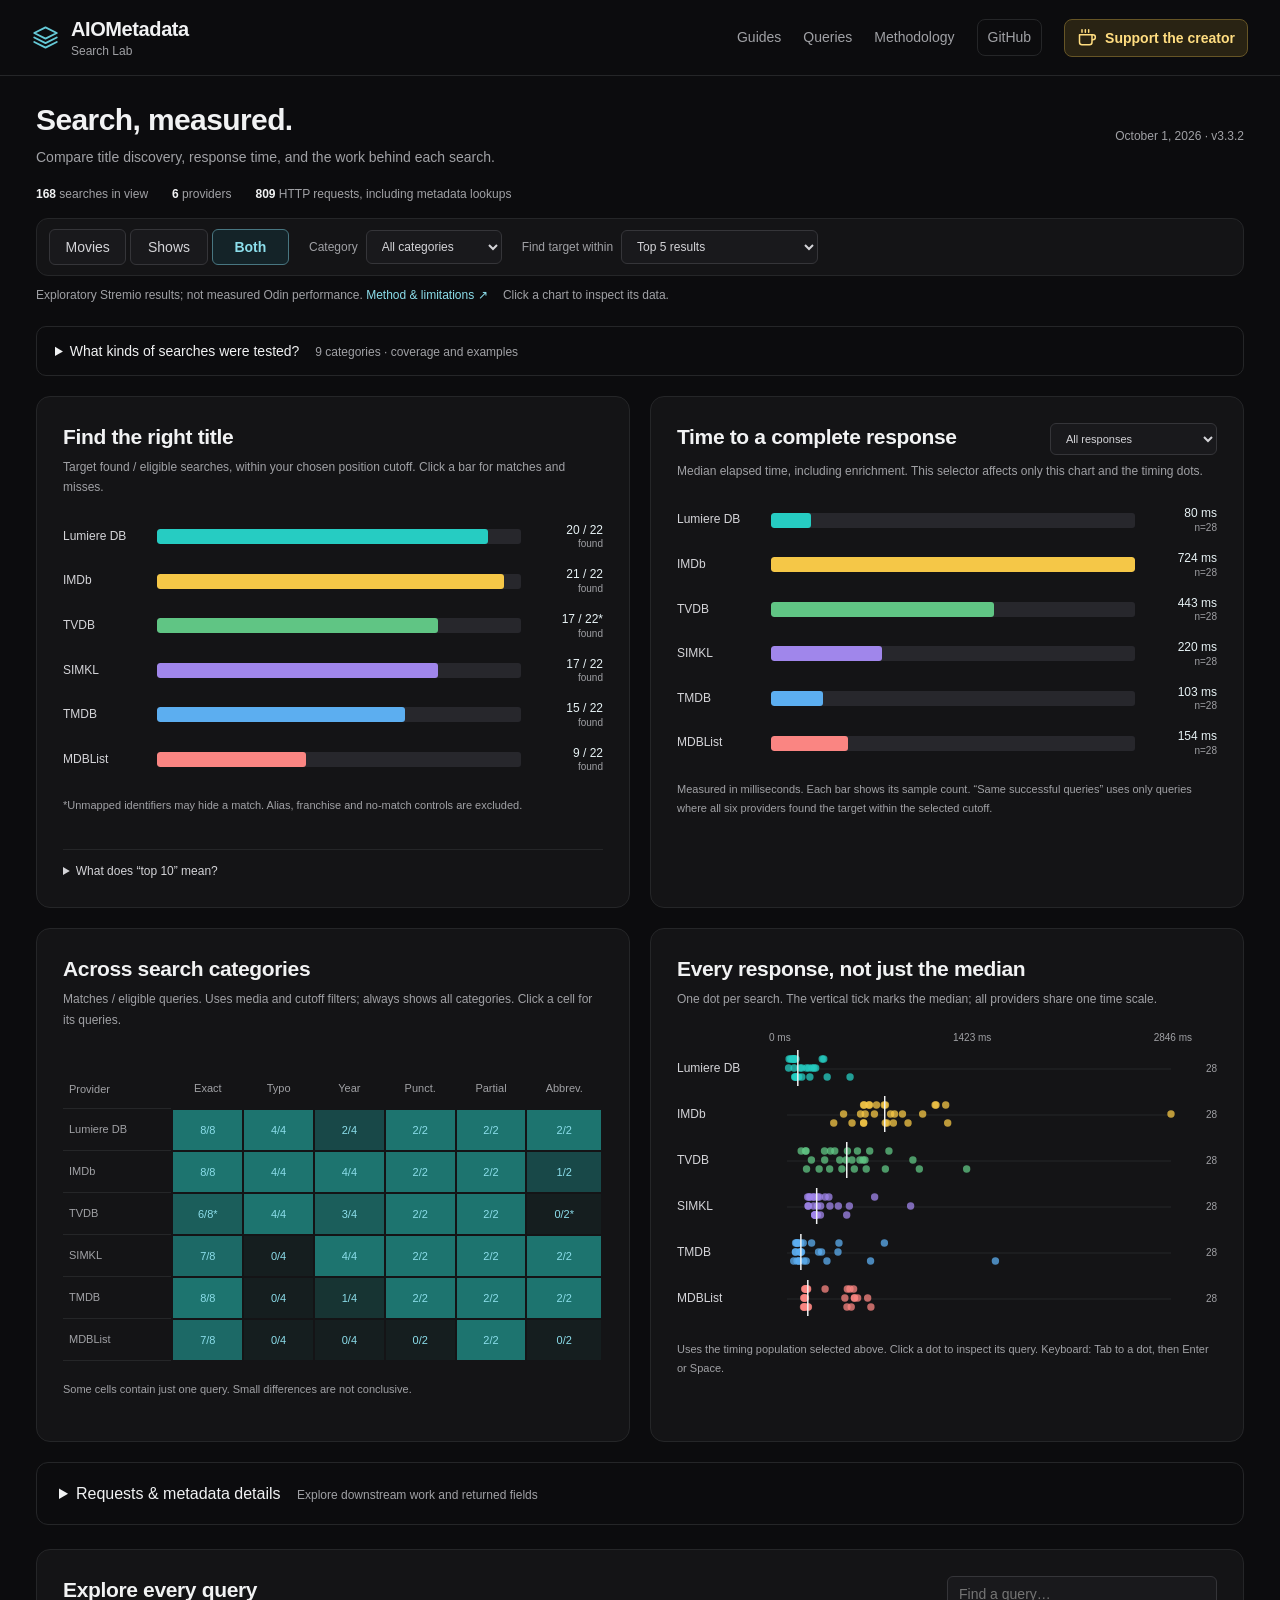
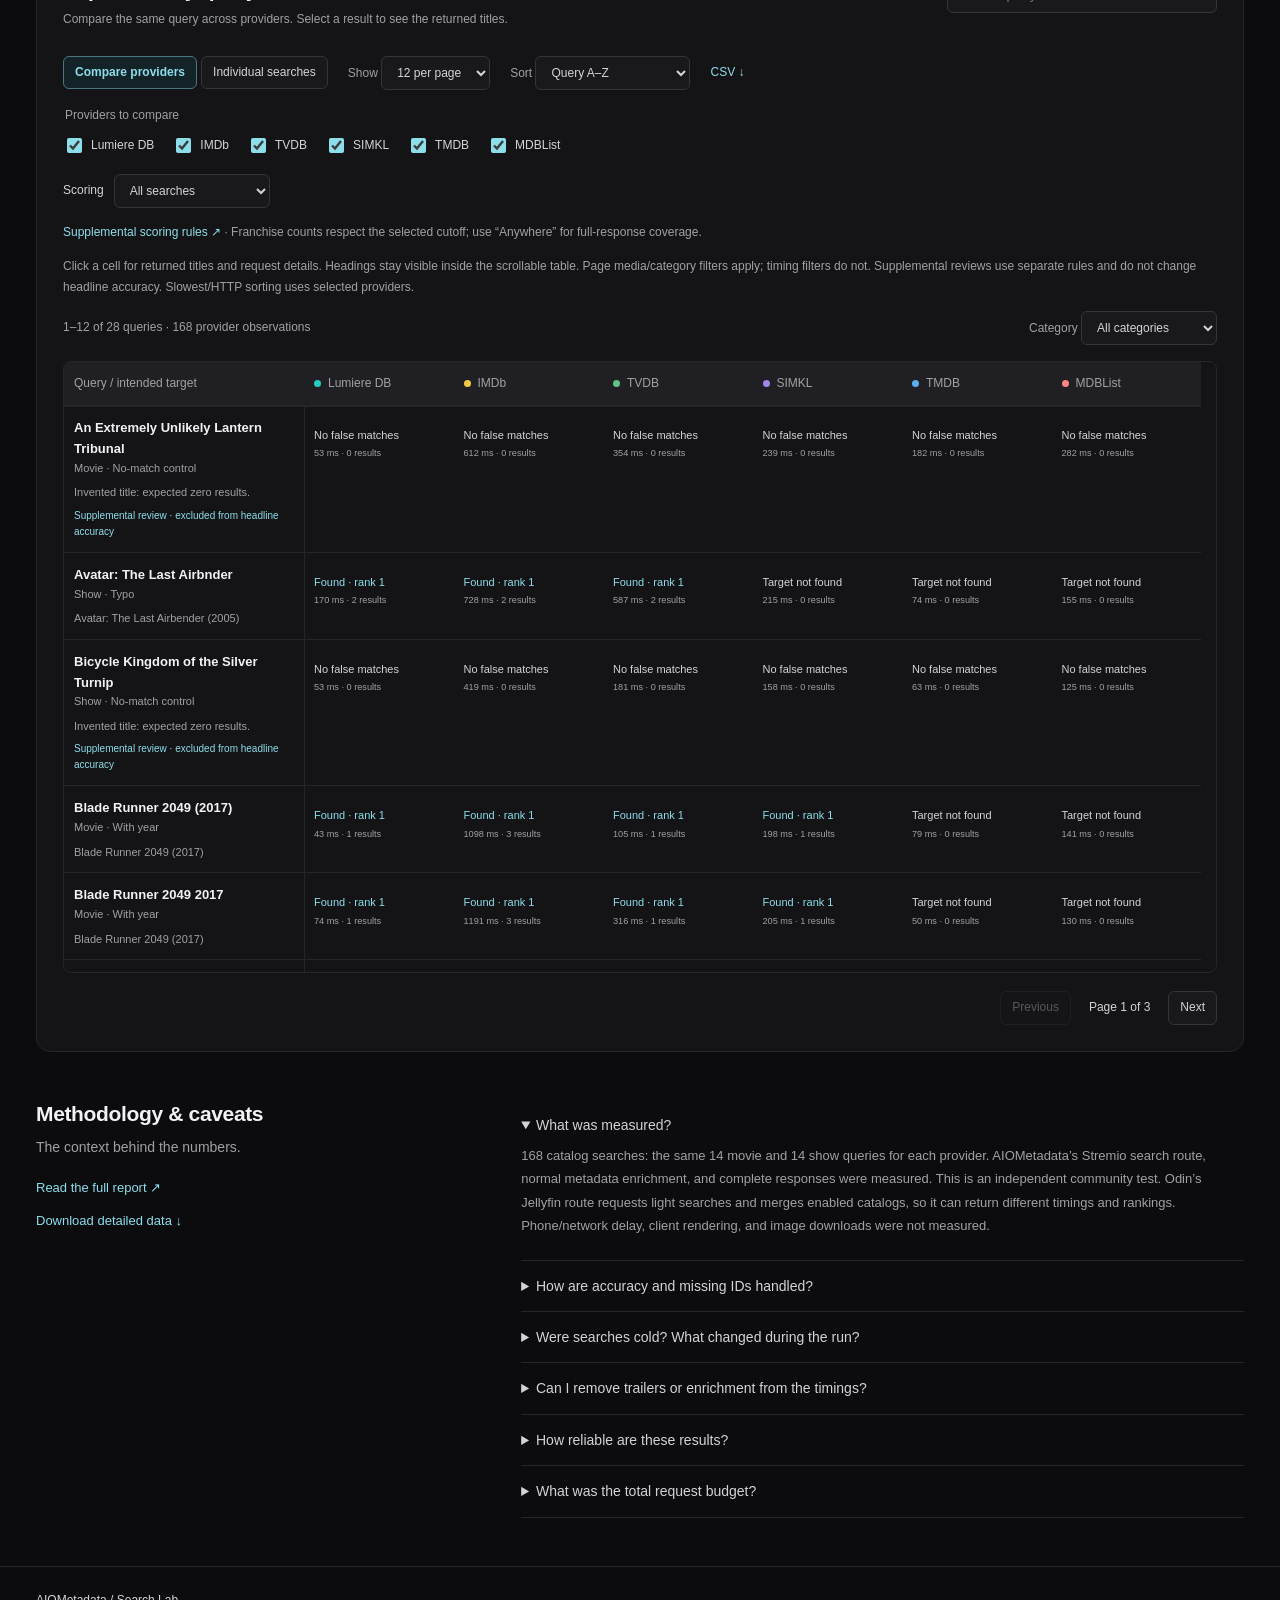
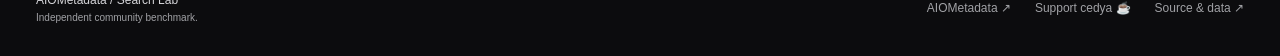
==== commit bfe065a7: "Add sticky explorer headings and supplemental relevance outcomes" ====
--- a/index.html
+++ b/index.html
@@ -1,4 +1,4 @@
-<!doctype html><html lang="en"><head><meta charset="utf-8"><meta name="viewport" content="width=device-width,initial-scale=1"><meta name="theme-color" content="#0c0c0e"><meta name="description" content="Explore measured AIOMetadata search performance across six providers: title accuracy, complete response times, and downstream requests."><title>AIOMetadata · Search Lab</title><link rel="stylesheet" href="style.css?v=452a8c4acf"><script type="module" src="app.js?v=f0abfccf74"></script></head><body>
+<!doctype html><html lang="en"><head><meta charset="utf-8"><meta name="viewport" content="width=device-width,initial-scale=1"><meta name="theme-color" content="#0c0c0e"><meta name="description" content="Explore measured AIOMetadata search performance across six providers: title accuracy, complete response times, and downstream requests."><title>AIOMetadata · Search Lab</title><link rel="stylesheet" href="style.css?v=eb2709d65e"><script type="module" src="app.js?v=1ab67e28f1"></script></head><body>
 <a class="skip" href="#overview">Skip to comparisons</a><header><a class="brand" href="./"><svg aria-hidden="true" viewBox="0 0 24 24" fill="none" stroke="currentColor" stroke-width="1.7" stroke-linecap="round" stroke-linejoin="round"><path d="m12 3 10 5-10 5L2 8l10-5Z"/><path d="m2 12 10 5 10-5M2 16l10 5 10-5"/></svg><span><span class="brand-name">AIOMetadata</span><span class="brand-subtitle">Search Lab</span></span></a><nav aria-label="Main"><a href="https://jeor.github.io/aiom/">Guides</a><a href="#queries">Queries</a><a href="#methodology">Methodology</a><a class="repo-link" href="https://github.com/Jeor/aiomtesting">GitHub</a><a class="coffee-link" href="https://buymeacoffee.com/cedya" aria-label="Support the AIOMetadata creator"><svg aria-hidden="true" viewBox="0 0 24 24" fill="none" stroke="currentColor" stroke-width="1.8" stroke-linecap="round" stroke-linejoin="round"><path d="M18 8h1a3 3 0 0 1 0 6h-1M3 8h15v9a3 3 0 0 1-3 3H6a3 3 0 0 1-3-3V8ZM6 2v3M10 2v3M14 2v3"/></svg><span>Support the creator</span></a></nav></header>
 <main><section id="overview"><div class="compact-intro"><div><h1>Search, measured.</h1><p class="intro">Compare title discovery, response time, and the work behind each search.</p></div><p class="run">October 1, 2026 · v3.3.2</p></div>
 <div class="inline-totals"><span><b id="search-count">168</b> searches in view</span><span><b>6</b> providers</span><span><b id="request-count">809</b> HTTP requests, including metadata lookups</span></div>
@@ -8,6 +8,6 @@
 <div class="grid"><section class="panel"><h2>Find the right title</h2><p>Target found / eligible searches, within your chosen position cutoff. Click a bar for matches and misses.</p><div id="accuracy" class="bars" aria-live="polite"></div><p class="footnote" id="accuracy-note"></p><details class="chart-help"><summary>What does “top 10” mean?</summary><p>This scores whether the expected title appears at position 10 or earlier. It does not limit collected results. “Anywhere in returned results” checks the entire saved first response, not the provider’s full database. Result limits differ between providers; no extra pages were fetched.</p></details></section><section class="panel"><div class="panel-head"><h2>Time to a complete response</h2><label><span class="sr">Timing population</span><select id="timing" aria-label="Timing population"><option value="all">All responses</option><option value="nonempty">Non-empty responses</option><option value="matched">Confirmed matches</option><option value="common">Same successful queries</option></select></label></div><p>Median elapsed time, including enrichment. This selector affects only this chart and the timing dots.</p><div id="latency" class="bars"></div><p class="footnote">Measured in milliseconds. Each bar shows its sample count. “Same successful queries” uses only queries where all six providers found the target within the selected cutoff.</p></section><section class="panel"><h2>Across search categories</h2><p>Matches / eligible queries. Uses media and cutoff filters; always shows all categories. Click a cell for its queries.</p><div class="scroll" id="heatmap"></div><p class="footnote">Some cells contain just one query. Small differences are not conclusive.</p></section><section class="panel"><h2>Every response, not just the median</h2><p>One dot per search. The vertical tick marks the median; all providers share one time scale.</p><div id="distribution"></div><p class="footnote">Uses the timing population selected above. Click a dot to inspect its query. Keyboard: Tab to a dot, then Enter or Space.</p></section></div><details class="technical"><summary>Requests & metadata details <span>Explore downstream work and returned fields</span></summary><div class="grid"><section class="panel"><h2>Where requests go</h2><p>Outbound HTTP attempts by destination, including enrichment.</p><div id="legend" class="legend"></div><div id="requests" class="bars"></div><p class="footnote">Counts, not cost. Click a colored segment for contributing queries. Uses media/category filters, not the timing selector.</p></section><section class="panel"><h2>Fields included in the response</h2><p>Click a percentage to see entries with and without that field. Uses media/category filters, not the timing selector.</p><div id="coverage" class="scroll"></div><p class="footnote">Counts include repeated titles across queries. A poster field can contain a fallback URL; a description field can contain attribution text.</p></section></div></details></section>
 <section id="queries" class="panel query-panel"><div class="panel-head"><div><h2>Explore every query</h2><p>Compare the same query across providers. Select a result to see the returned titles.</p></div><label><span class="sr">Find a query</span><input id="query-search" type="search" placeholder="Find a query…"></label></div>
 <div class="table-tools"><div class="segments" aria-label="Query view"><button data-view="compare" aria-pressed="true">Compare providers</button><button data-view="observations">Individual searches</button></div><label>Show <select id="page-size" aria-label="Rows per page"><option value="6">6 per page</option><option value="12" selected>12 per page</option><option value="24">24 per page</option><option value="all">All</option></select></label><label>Sort <select id="sort"><option value="query">Query A–Z</option><option value="slow">Slowest response</option><option value="calls">Most HTTP requests</option></select></label><a href="data/queries.csv" download>CSV ↓</a></div>
-<p id="explorer-note" class="explorer-note"></p><div class="table-tools"><span id="row-count" role="status"></span><label>Category <select id="explorer-category" aria-label="Explorer category"><option value="all">All categories</option></select></label></div><div class="scroll compare-scroll" tabindex="0" aria-label="Search comparison table; scroll horizontally for all providers"><table id="query-table"><thead id="query-head"></thead><tbody id="rows"></tbody></table></div><div class="pagination"><button id="prev">Previous</button><span id="page"></span><button id="next">Next</button></div></section>
-<section id="methodology" class="method"><div><h2>Methodology & caveats</h2><p>The context behind the numbers.</p><a href="data/REPORT.md">Read the full report ↗</a><br><a href="data/results.json" download>Download detailed data ↓</a></div><div><details open><summary>What was measured?</summary><p>168 catalog searches: the same 14 movie and 14 show queries for each provider. AIOMetadata’s Stremio search route, normal metadata enrichment, and complete responses were measured. This is an independent community test. Odin’s Jellyfin route requests light searches and merges enabled catalogs, so it can return different timings and rankings. Phone/network delay, client rendering, and image downloads were not measured.</p></details><details><summary>How are accuracy and missing IDs handled?</summary><p>Each media type has 11 eligible title queries. Alias, franchise, and negative cases are shown for exploration but excluded from title accuracy. Matching uses expected IMDb IDs. TVDB has two show cases with unmapped IDs in the top five; confirmed-hit scores are lower bounds where marked with an asterisk. A result at rank 9 is a miss at top 5, but a hit at top 10. This measures target discovery, not the relevance of every returned title.</p></details><details><summary>Were searches cold? What changed during the run?</summary><p>Providers had isolated caches and equal four-query pilots. Every main query executed a provider lookup; metadata caches evolved naturally. These were not fully cold searches. All six test apps restarted after 25 queries per provider with disk/Redis retained; the last three queries per provider form a separate restart cohort. Scheduled background jobs were disabled in test copies. Production settings and caches were unchanged.</p></details><details><summary>Can I remove trailers or enrichment from the timings?</summary><p>No trailer entries or addon-trailer calls were observed. Stage spans overlap and instrumentation does not cover every enrichment step. You cannot subtract stage times to estimate a feature-disabled response. The timing selector changes which observed searches are included; it does not simulate disabling features. “Same successful queries” compares identical cases across all six providers, but excludes harder queries where any provider missed the target.</p></details><details><summary>How reliable are these results?</summary><p>This is one block of a proposed 1,680-search corpus, with a single timing per query. It is exploratory, not a universal ranking. Four Lumiere responses matched the original search code byte-for-byte after canonical JSON hashing; that does not establish zero instrumentation overhead for every provider. All 168 searches returned HTTP 200, with two downstream TMDB 404s. Repeated runs and larger category samples would strengthen conclusions.</p></details><details><summary>What was the total request budget?</summary><p>1,295 observed outbound HTTP attempts: 809 main-search requests, 252 pilot/setup requests, 36 validation requests, and 198 startup/background requests. These include enrichment and dataset checks, not just billable search calls. There were 204 isolated catalog attempts, including pilot correction and validation. Trakt was excluded. Temporary test containers and private configuration copies were removed afterward.</p></details></div></section>
+<fieldset id="provider-picker"><legend>Providers to compare</legend></fieldset><label class="score-filter">Scoring <select id="scoring"><option value="all">All searches</option><option value="headline">Headline-scored</option><option value="supplemental">Supplemental review</option></select></label><p class="explorer-note"><a href="data/RELEVANCE-REVIEW.md">Supplemental scoring rules ↗</a> · Franchise counts respect the selected cutoff; use “Anywhere” for full-response coverage.</p><p id="explorer-note" class="explorer-note"></p><div class="table-tools"><span id="row-count" role="status"></span><label>Category <select id="explorer-category" aria-label="Explorer category"><option value="all">All categories</option></select></label></div><div class="scroll compare-scroll" tabindex="0" aria-label="Search comparison table; scroll vertically or horizontally; column headings remain visible"><table id="query-table"><thead id="query-head"></thead><tbody id="rows"></tbody></table></div><div class="pagination"><button id="prev">Previous</button><span id="page"></span><button id="next">Next</button></div></section>
+<section id="methodology" class="method"><div><h2>Methodology & caveats</h2><p>The context behind the numbers.</p><a href="data/REPORT.md">Read the full report ↗</a><br><a href="data/results.json" download>Download detailed data ↓</a></div><div><details open><summary>What was measured?</summary><p>168 catalog searches: the same 14 movie and 14 show queries for each provider. AIOMetadata’s Stremio search route, normal metadata enrichment, and complete responses were measured. This is an independent community test. Odin’s Jellyfin route requests light searches and merges enabled catalogs, so it can return different timings and rankings. Phone/network delay, client rendering, and image downloads were not measured.</p></details><details><summary>How are accuracy and missing IDs handled?</summary><p>Each media type has 11 eligible title queries. Alias, franchise, and negative cases have supplemental reviews in the explorer, using their own stated rules, and remain excluded from headline title accuracy. Matching uses expected IMDb IDs. TVDB has two show cases with unmapped IDs in the top five; confirmed-hit scores are lower bounds where marked with an asterisk. A result at rank 9 is a miss at top 5, but a hit at top 10. This measures target discovery, not the relevance of every returned title.</p></details><details><summary>Were searches cold? What changed during the run?</summary><p>Providers had isolated caches and equal four-query pilots. Every main query executed a provider lookup; metadata caches evolved naturally. These were not fully cold searches. All six test apps restarted after 25 queries per provider with disk/Redis retained; the last three queries per provider form a separate restart cohort. Scheduled background jobs were disabled in test copies. Production settings and caches were unchanged.</p></details><details><summary>Can I remove trailers or enrichment from the timings?</summary><p>No trailer entries or addon-trailer calls were observed. Stage spans overlap and instrumentation does not cover every enrichment step. You cannot subtract stage times to estimate a feature-disabled response. The timing selector changes which observed searches are included; it does not simulate disabling features. “Same successful queries” compares identical cases across all six providers, but excludes harder queries where any provider missed the target.</p></details><details><summary>How reliable are these results?</summary><p>This is one block of a proposed 1,680-search corpus, with a single timing per query. It is exploratory, not a universal ranking. Four Lumiere responses matched the original search code byte-for-byte after canonical JSON hashing; that does not establish zero instrumentation overhead for every provider. All 168 searches returned HTTP 200, with two downstream TMDB 404s. Repeated runs and larger category samples would strengthen conclusions.</p></details><details><summary>What was the total request budget?</summary><p>1,295 observed outbound HTTP attempts: 809 main-search requests, 252 pilot/setup requests, 36 validation requests, and 198 startup/background requests. These include enrichment and dataset checks, not just billable search calls. There were 204 isolated catalog attempts, including pilot correction and validation. Trakt was excluded. Temporary test containers and private configuration copies were removed afterward.</p></details></div></section>
 </main><footer><span>AIOMetadata / Search Lab <small>Independent community benchmark.</small></span><div><a href="https://github.com/cedya77/aiometadata">AIOMetadata ↗</a><a href="https://buymeacoffee.com/cedya">Support cedya ☕</a><a href="https://github.com/Jeor/aiomtesting">Source & data ↗</a></div></footer><dialog id="detail" aria-labelledby="detail-title"><button id="detail-back" hidden>← Back to chart details</button><button id="close-detail" aria-label="Close query details">×</button><div id="detail-content"></div></dialog><noscript><p>Please enable JavaScript for interactive comparisons. <a href="data/REPORT.md">Read the report instead.</a></p></noscript></body></html>
--- a/style.css
+++ b/style.css
@@ -13,3 +13,20 @@
 .search-coverage{border:1px solid var(--line);border-radius:10px;margin:0 0 20px;padding:0}.search-coverage>summary{padding:13px 18px;font-size:14px;color:var(--heading)}.search-coverage>summary span{font-size:12px;font-weight:400;color:var(--muted);margin-left:12px}.search-coverage>p,.coverage-gap{margin:16px 18px;font-size:13px}.search-coverage>.scroll{margin:0 18px}.search-coverage td small{display:block;color:var(--muted);margin-top:4px}.coverage-gap{padding:14px 16px;background:#19191c;border-left:2px solid var(--accent);border-radius:4px}.coverage-gap p{margin-bottom:0}.table-tools{flex-wrap:wrap}.table-tools .segments{flex:none}.table-tools label{white-space:nowrap}.explorer-note{font-size:12px!important;margin:0 0 14px!important}.comparison{min-width:1020px;table-layout:fixed}.comparison th:first-child{width:240px}.comparison tbody th{white-space:normal;text-align:left;background:var(--surface);position:sticky;left:0;z-index:1}.comparison th strong{font-size:13px;color:var(--heading);font-weight:550}.comparison th small{display:block;font-size:11px;color:var(--muted);font-weight:400}.comparison td{padding:4px;vertical-align:top}.comparison-cell{display:block;width:100%;min-height:68px;border:0;background:none;text-align:left;font-size:11px;padding:10px 6px}.comparison-cell small{display:block;color:var(--muted);margin-top:6px;font-variant-numeric:tabular-nums}.comparison-cell .match{color:var(--accent)}.comparison-cell .neutral{color:var(--text)}.comparison-cell:hover{background:#242429}.target-info{font-size:10px;padding:5px 0 0;border:0}.target-info summary{font-weight:400;color:var(--muted)}.target-info small{padding-top:5px}.compare-scroll{border-top:1px solid var(--line)}@media(max-width:760px){.comparison th:first-child{width:160px}.comparison{min-width:940px}.search-coverage>summary span{display:block;margin:3px 0 0}.table-tools .segments{width:100%}.table-tools .segments button{font-size:12px}.comparison tbody th{position:static}}
 
 .table-tools .segments button{white-space:nowrap}
+
+/* Bounded table viewport keeps both column labels and query context in view. */
+.compare-scroll{max-height:68vh;overflow:auto;position:relative;isolation:isolate;scrollbar-gutter:stable;border:1px solid var(--line);border-radius:8px}
+#query-table{border-collapse:separate;border-spacing:0}
+#query-table thead th{position:sticky;top:0;z-index:3;background:#202024;box-shadow:0 1px 0 var(--line);white-space:nowrap}
+#query-table.comparison{min-width:0;width:max-content;min-width:100%;table-layout:auto}
+#query-table.comparison th:first-child{min-width:220px;max-width:260px}
+#query-table.comparison td{min-width:130px}
+#query-table.comparison thead th:first-child{left:0;z-index:4}
+#query-table.comparison tbody th{position:sticky;left:0;z-index:2;box-shadow:1px 0 0 var(--line)}
+#provider-picker{display:flex;flex-wrap:wrap;gap:10px 18px;border:0;padding:0;margin:12px 0 18px;font-size:12px}
+#provider-picker legend{color:var(--muted);margin-bottom:10px}
+#provider-picker label{display:flex;align-items:center;gap:6px;cursor:pointer}
+#provider-picker input{width:15px;height:15px;accent-color:var(--accent)}
+.score-filter{font-size:12px;display:flex;gap:10px;align-items:center;margin-bottom:14px}
+.intended-target{margin-top:7px!important;line-height:1.5}.review-label{margin-top:7px;color:var(--accent)!important;font-size:10px!important}
+@media(max-width:760px){#query-table.comparison th:first-child{min-width:130px;max-width:150px}#query-table.comparison td{min-width:130px}.compare-scroll{max-height:65vh}}
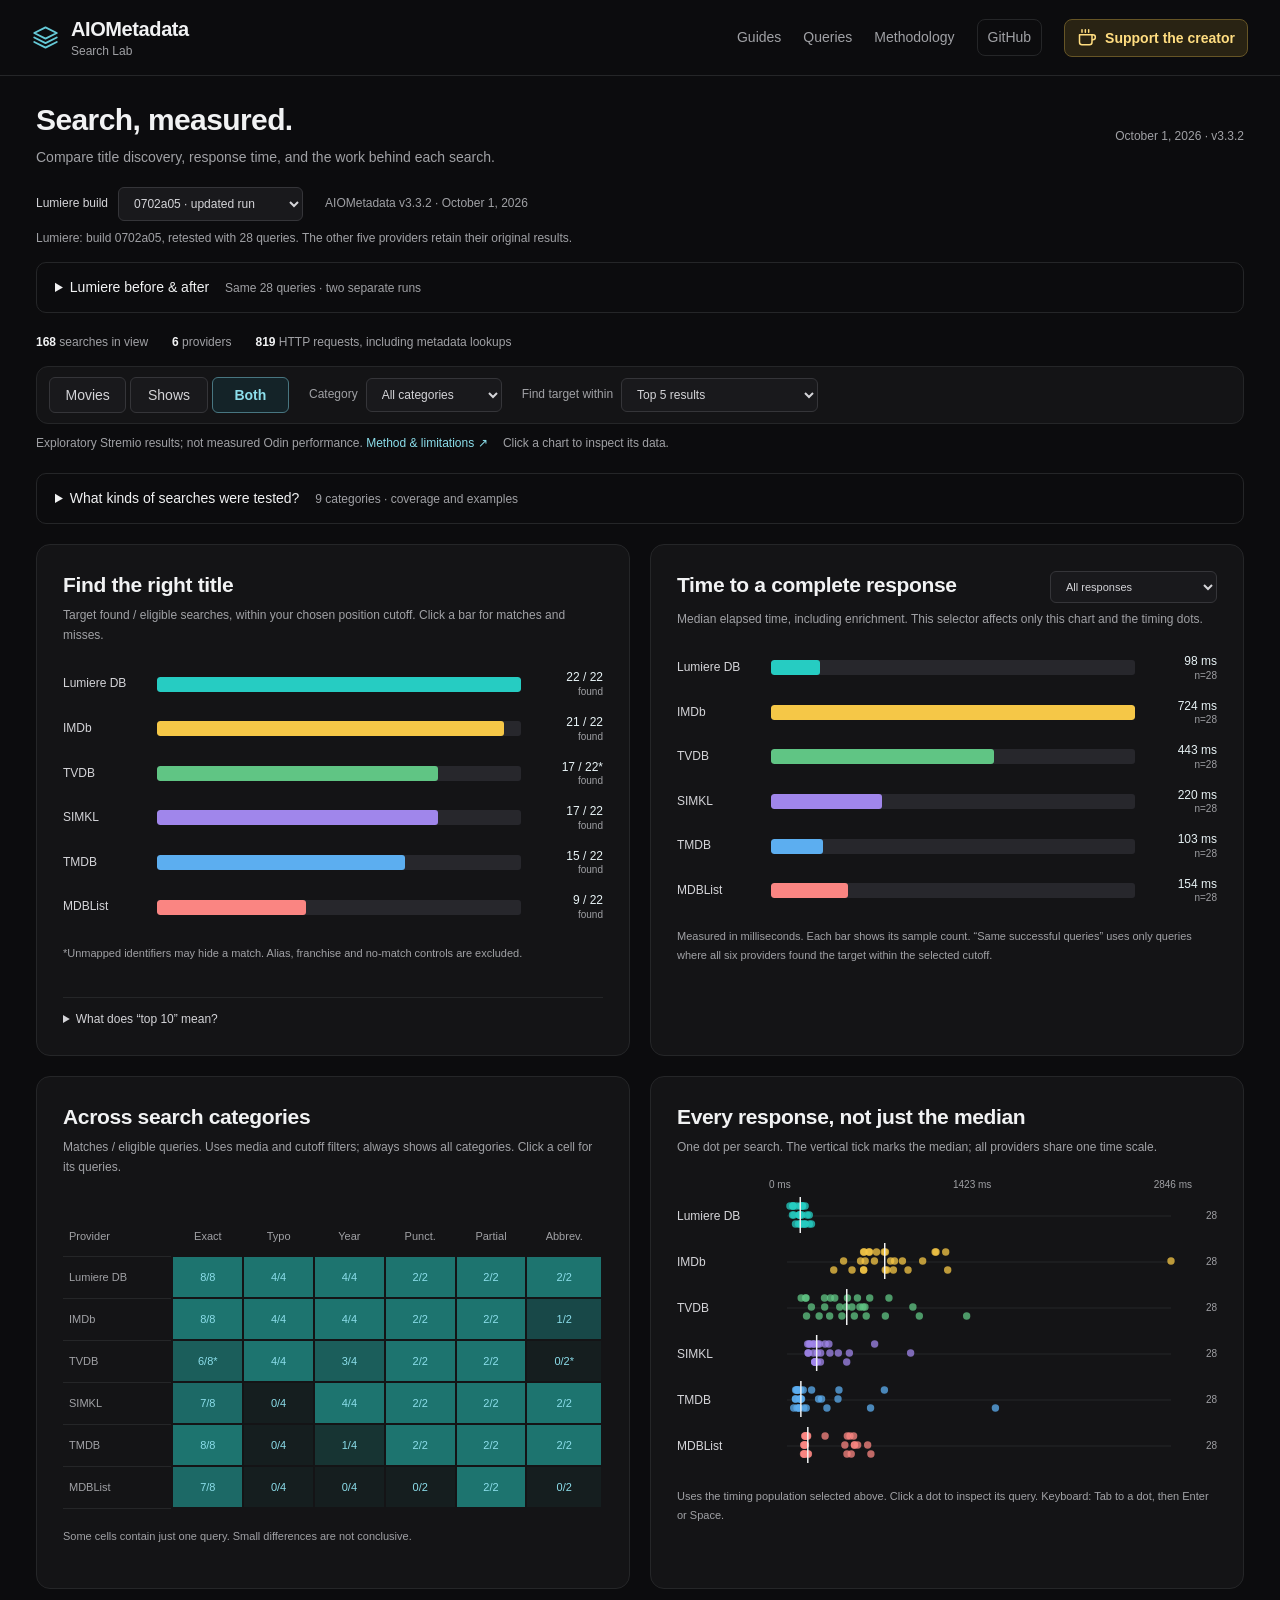
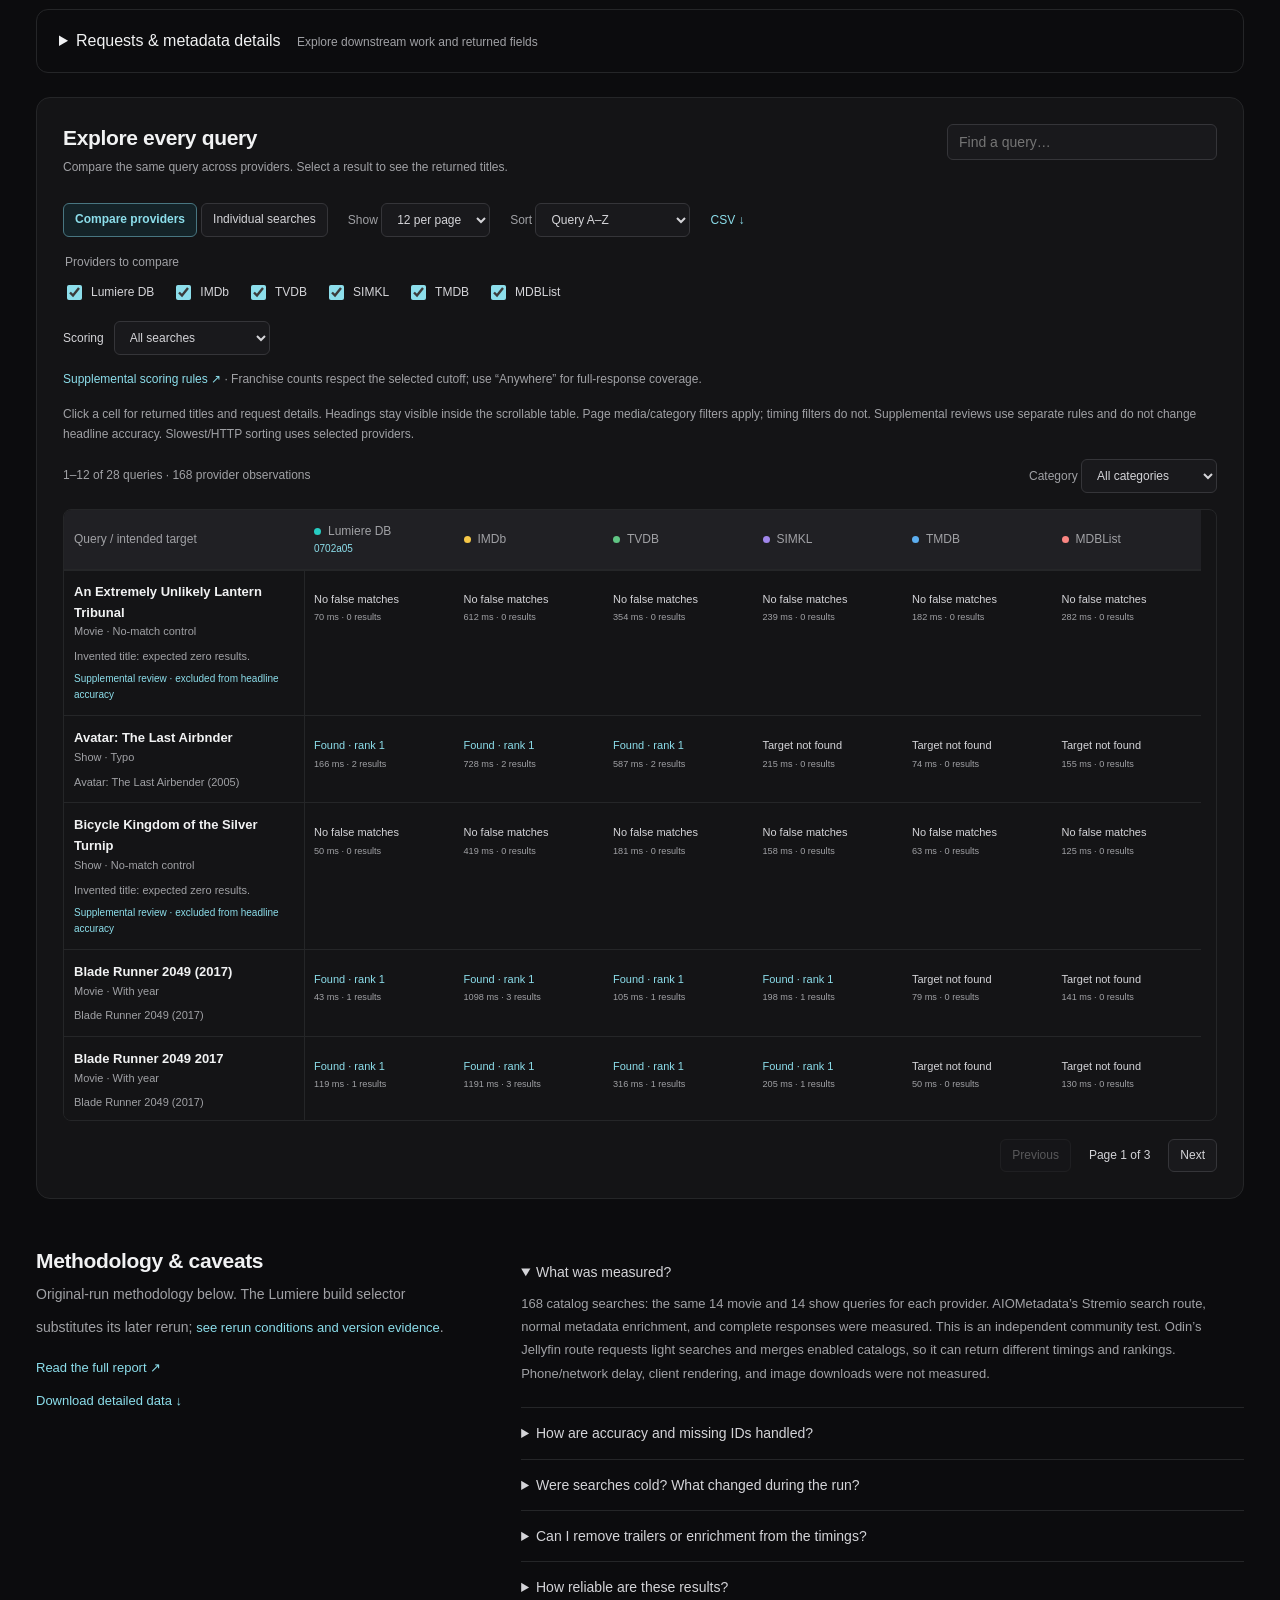
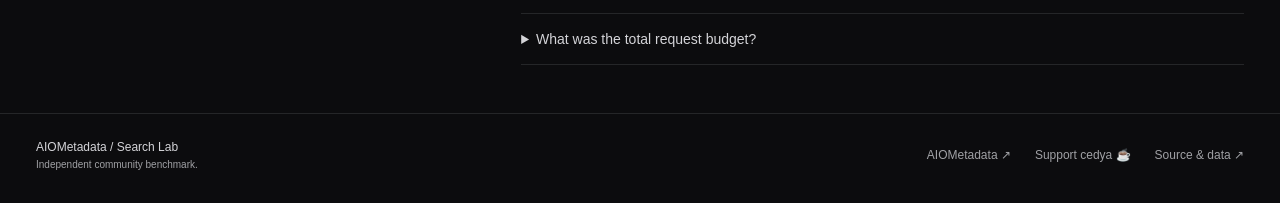
==== commit 6380cec9: "Compare updated Lumiere build 0702a05 with preserved original run" ====
--- a/index.html
+++ b/index.html
@@ -1,13 +1,14 @@
-<!doctype html><html lang="en"><head><meta charset="utf-8"><meta name="viewport" content="width=device-width,initial-scale=1"><meta name="theme-color" content="#0c0c0e"><meta name="description" content="Explore measured AIOMetadata search performance across six providers: title accuracy, complete response times, and downstream requests."><title>AIOMetadata · Search Lab</title><link rel="stylesheet" href="style.css?v=eb2709d65e"><script type="module" src="app.js?v=1ab67e28f1"></script></head><body>
+<!doctype html><html lang="en"><head><meta charset="utf-8"><meta name="viewport" content="width=device-width,initial-scale=1"><meta name="theme-color" content="#0c0c0e"><meta name="description" content="Explore measured AIOMetadata search performance across six providers: title accuracy, complete response times, and downstream requests."><title>AIOMetadata · Search Lab</title><link rel="stylesheet" href="style.css?v=d09a032646"><script type="module" src="app.js?v=36df324449"></script></head><body>
 <a class="skip" href="#overview">Skip to comparisons</a><header><a class="brand" href="./"><svg aria-hidden="true" viewBox="0 0 24 24" fill="none" stroke="currentColor" stroke-width="1.7" stroke-linecap="round" stroke-linejoin="round"><path d="m12 3 10 5-10 5L2 8l10-5Z"/><path d="m2 12 10 5 10-5M2 16l10 5 10-5"/></svg><span><span class="brand-name">AIOMetadata</span><span class="brand-subtitle">Search Lab</span></span></a><nav aria-label="Main"><a href="https://jeor.github.io/aiom/">Guides</a><a href="#queries">Queries</a><a href="#methodology">Methodology</a><a class="repo-link" href="https://github.com/Jeor/aiomtesting">GitHub</a><a class="coffee-link" href="https://buymeacoffee.com/cedya" aria-label="Support the AIOMetadata creator"><svg aria-hidden="true" viewBox="0 0 24 24" fill="none" stroke="currentColor" stroke-width="1.8" stroke-linecap="round" stroke-linejoin="round"><path d="M18 8h1a3 3 0 0 1 0 6h-1M3 8h15v9a3 3 0 0 1-3 3H6a3 3 0 0 1-3-3V8ZM6 2v3M10 2v3M14 2v3"/></svg><span>Support the creator</span></a></nav></header>
 <main><section id="overview"><div class="compact-intro"><div><h1>Search, measured.</h1><p class="intro">Compare title discovery, response time, and the work behind each search.</p></div><p class="run">October 1, 2026 · v3.3.2</p></div>
+<div class="run-picker"><label>Lumiere build <select id="build"><option value="updated">0702a05 · updated run</option><option value="original">Original · build unrecorded</option></select></label><span>AIOMetadata v3.3.2 · October 1, 2026</span></div><p id="version-note" class="explorer-note"></p><details class="search-coverage"><summary>Lumiere before &amp; after <span>Same 28 queries · two separate runs</span></summary><p>Both runs include metadata enrichment. Different run times and evolving metadata caches prevent attributing timing differences solely to the Lumiere update. The previous build and database snapshot were not recorded. The updated build is identified by its image revision, not the mutable “latest” tag.</p><div class="scroll"><table><thead><tr><th>Media</th><th>Original matches</th><th>Updated matches</th><th>Original median</th><th>Updated median</th><th>HTTP attempts · old / new</th></tr></thead><tbody id="version-summary"></tbody></table></div><p>Matches use the selected cutoff; medians and HTTP counts include all 14 searches per media type. This table always shows both media types and ignores category, timing and explorer filters. Other providers were not rerun.</p><p><a href="data/lumiere-0702a05/REPORT.md">Rerun report and version evidence ↗</a> · <a href="data/lumiere-0702a05/results.json">Updated detailed results ↓</a> · <a href="data/lumiere-0702a05/queries.csv">Updated query CSV ↓</a></p></details>
 <div class="inline-totals"><span><b id="search-count">168</b> searches in view</span><span><b>6</b> providers</span><span><b id="request-count">809</b> HTTP requests, including metadata lookups</span></div>
 <div class="filters compact-filters"><div class="segments" aria-label="Media type"><button data-media="movie">Movies</button><button data-media="series">Shows</button><button data-media="both" aria-pressed="true">Both</button></div><label>Category <select id="category" aria-label="Category"><option value="all">All categories</option></select></label><label>Find target within <select id="cutoff" aria-label="Result cutoff"><option value="1">Top 1 result</option><option value="5" selected>Top 5 results</option><option value="10">Top 10 results</option><option value="all">Anywhere in returned results</option></select></label></div>
 <p class="scope">Exploratory Stremio results; not measured Odin performance. <a href="#methodology">Method & limitations ↗</a> <span>Click a chart to inspect its data.</span></p>
 <details class="search-coverage"><summary>What kinds of searches were tested? <span>9 categories · coverage and examples</span></summary><p>The same 28 queries ran on every provider: 14 movies and 14 shows. Counts below are distinct queries per provider, not 168 different titles. Variants can refer to the same title.</p><div class="scroll"><table><thead><tr><th>Type</th><th>Movies / shows</th><th>What it checks · examples actually tested</th></tr></thead><tbody id="coverage-types"></tbody></table></div><div class="coverage-gap"><strong>Same-name remakes are not established by this run.</strong><p>Year queries included both Blade Runner 2049 formats, Dark 2017, and Doctor Who (1963). Neither Goosebumps (1995) nor Goosebumps (2023) was tested. A proper paired test should search “Goosebumps”, both year-qualified titles, and each year with and without parentheses, then verify which version appears. That would be a new test, not a result shown here.</p></div></details>
 <div class="grid"><section class="panel"><h2>Find the right title</h2><p>Target found / eligible searches, within your chosen position cutoff. Click a bar for matches and misses.</p><div id="accuracy" class="bars" aria-live="polite"></div><p class="footnote" id="accuracy-note"></p><details class="chart-help"><summary>What does “top 10” mean?</summary><p>This scores whether the expected title appears at position 10 or earlier. It does not limit collected results. “Anywhere in returned results” checks the entire saved first response, not the provider’s full database. Result limits differ between providers; no extra pages were fetched.</p></details></section><section class="panel"><div class="panel-head"><h2>Time to a complete response</h2><label><span class="sr">Timing population</span><select id="timing" aria-label="Timing population"><option value="all">All responses</option><option value="nonempty">Non-empty responses</option><option value="matched">Confirmed matches</option><option value="common">Same successful queries</option></select></label></div><p>Median elapsed time, including enrichment. This selector affects only this chart and the timing dots.</p><div id="latency" class="bars"></div><p class="footnote">Measured in milliseconds. Each bar shows its sample count. “Same successful queries” uses only queries where all six providers found the target within the selected cutoff.</p></section><section class="panel"><h2>Across search categories</h2><p>Matches / eligible queries. Uses media and cutoff filters; always shows all categories. Click a cell for its queries.</p><div class="scroll" id="heatmap"></div><p class="footnote">Some cells contain just one query. Small differences are not conclusive.</p></section><section class="panel"><h2>Every response, not just the median</h2><p>One dot per search. The vertical tick marks the median; all providers share one time scale.</p><div id="distribution"></div><p class="footnote">Uses the timing population selected above. Click a dot to inspect its query. Keyboard: Tab to a dot, then Enter or Space.</p></section></div><details class="technical"><summary>Requests & metadata details <span>Explore downstream work and returned fields</span></summary><div class="grid"><section class="panel"><h2>Where requests go</h2><p>Outbound HTTP attempts by destination, including enrichment.</p><div id="legend" class="legend"></div><div id="requests" class="bars"></div><p class="footnote">Counts, not cost. Click a colored segment for contributing queries. Uses media/category filters, not the timing selector.</p></section><section class="panel"><h2>Fields included in the response</h2><p>Click a percentage to see entries with and without that field. Uses media/category filters, not the timing selector.</p><div id="coverage" class="scroll"></div><p class="footnote">Counts include repeated titles across queries. A poster field can contain a fallback URL; a description field can contain attribution text.</p></section></div></details></section>
 <section id="queries" class="panel query-panel"><div class="panel-head"><div><h2>Explore every query</h2><p>Compare the same query across providers. Select a result to see the returned titles.</p></div><label><span class="sr">Find a query</span><input id="query-search" type="search" placeholder="Find a query…"></label></div>
-<div class="table-tools"><div class="segments" aria-label="Query view"><button data-view="compare" aria-pressed="true">Compare providers</button><button data-view="observations">Individual searches</button></div><label>Show <select id="page-size" aria-label="Rows per page"><option value="6">6 per page</option><option value="12" selected>12 per page</option><option value="24">24 per page</option><option value="all">All</option></select></label><label>Sort <select id="sort"><option value="query">Query A–Z</option><option value="slow">Slowest response</option><option value="calls">Most HTTP requests</option></select></label><a href="data/queries.csv" download>CSV ↓</a></div>
+<div class="table-tools"><div class="segments" aria-label="Query view"><button data-view="compare" aria-pressed="true">Compare providers</button><button data-view="observations">Individual searches</button></div><label>Show <select id="page-size" aria-label="Rows per page"><option value="6">6 per page</option><option value="12" selected>12 per page</option><option value="24">24 per page</option><option value="all">All</option></select></label><label>Sort <select id="sort"><option value="query">Query A–Z</option><option value="slow">Slowest response</option><option value="calls">Most HTTP requests</option></select></label><a id="query-csv" href="data/queries.csv" download>CSV ↓</a></div>
 <fieldset id="provider-picker"><legend>Providers to compare</legend></fieldset><label class="score-filter">Scoring <select id="scoring"><option value="all">All searches</option><option value="headline">Headline-scored</option><option value="supplemental">Supplemental review</option></select></label><p class="explorer-note"><a href="data/RELEVANCE-REVIEW.md">Supplemental scoring rules ↗</a> · Franchise counts respect the selected cutoff; use “Anywhere” for full-response coverage.</p><p id="explorer-note" class="explorer-note"></p><div class="table-tools"><span id="row-count" role="status"></span><label>Category <select id="explorer-category" aria-label="Explorer category"><option value="all">All categories</option></select></label></div><div class="scroll compare-scroll" tabindex="0" aria-label="Search comparison table; scroll vertically or horizontally; column headings remain visible"><table id="query-table"><thead id="query-head"></thead><tbody id="rows"></tbody></table></div><div class="pagination"><button id="prev">Previous</button><span id="page"></span><button id="next">Next</button></div></section>
-<section id="methodology" class="method"><div><h2>Methodology & caveats</h2><p>The context behind the numbers.</p><a href="data/REPORT.md">Read the full report ↗</a><br><a href="data/results.json" download>Download detailed data ↓</a></div><div><details open><summary>What was measured?</summary><p>168 catalog searches: the same 14 movie and 14 show queries for each provider. AIOMetadata’s Stremio search route, normal metadata enrichment, and complete responses were measured. This is an independent community test. Odin’s Jellyfin route requests light searches and merges enabled catalogs, so it can return different timings and rankings. Phone/network delay, client rendering, and image downloads were not measured.</p></details><details><summary>How are accuracy and missing IDs handled?</summary><p>Each media type has 11 eligible title queries. Alias, franchise, and negative cases have supplemental reviews in the explorer, using their own stated rules, and remain excluded from headline title accuracy. Matching uses expected IMDb IDs. TVDB has two show cases with unmapped IDs in the top five; confirmed-hit scores are lower bounds where marked with an asterisk. A result at rank 9 is a miss at top 5, but a hit at top 10. This measures target discovery, not the relevance of every returned title.</p></details><details><summary>Were searches cold? What changed during the run?</summary><p>Providers had isolated caches and equal four-query pilots. Every main query executed a provider lookup; metadata caches evolved naturally. These were not fully cold searches. All six test apps restarted after 25 queries per provider with disk/Redis retained; the last three queries per provider form a separate restart cohort. Scheduled background jobs were disabled in test copies. Production settings and caches were unchanged.</p></details><details><summary>Can I remove trailers or enrichment from the timings?</summary><p>No trailer entries or addon-trailer calls were observed. Stage spans overlap and instrumentation does not cover every enrichment step. You cannot subtract stage times to estimate a feature-disabled response. The timing selector changes which observed searches are included; it does not simulate disabling features. “Same successful queries” compares identical cases across all six providers, but excludes harder queries where any provider missed the target.</p></details><details><summary>How reliable are these results?</summary><p>This is one block of a proposed 1,680-search corpus, with a single timing per query. It is exploratory, not a universal ranking. Four Lumiere responses matched the original search code byte-for-byte after canonical JSON hashing; that does not establish zero instrumentation overhead for every provider. All 168 searches returned HTTP 200, with two downstream TMDB 404s. Repeated runs and larger category samples would strengthen conclusions.</p></details><details><summary>What was the total request budget?</summary><p>1,295 observed outbound HTTP attempts: 809 main-search requests, 252 pilot/setup requests, 36 validation requests, and 198 startup/background requests. These include enrichment and dataset checks, not just billable search calls. There were 204 isolated catalog attempts, including pilot correction and validation. Trakt was excluded. Temporary test containers and private configuration copies were removed afterward.</p></details></div></section>
+<section id="methodology" class="method"><div><h2>Methodology & caveats</h2><p>Original-run methodology below. The Lumiere build selector substitutes its later rerun; <a href="data/lumiere-0702a05/REPORT.md">see rerun conditions and version evidence</a>.</p><a href="data/REPORT.md">Read the full report ↗</a><br><a href="data/results.json" download>Download detailed data ↓</a></div><div><details open><summary>What was measured?</summary><p>168 catalog searches: the same 14 movie and 14 show queries for each provider. AIOMetadata’s Stremio search route, normal metadata enrichment, and complete responses were measured. This is an independent community test. Odin’s Jellyfin route requests light searches and merges enabled catalogs, so it can return different timings and rankings. Phone/network delay, client rendering, and image downloads were not measured.</p></details><details><summary>How are accuracy and missing IDs handled?</summary><p>Each media type has 11 eligible title queries. Alias, franchise, and negative cases have supplemental reviews in the explorer, using their own stated rules, and remain excluded from headline title accuracy. Matching uses expected IMDb IDs. TVDB has two show cases with unmapped IDs in the top five; confirmed-hit scores are lower bounds where marked with an asterisk. A result at rank 9 is a miss at top 5, but a hit at top 10. This measures target discovery, not the relevance of every returned title.</p></details><details><summary>Were searches cold? What changed during the run?</summary><p>Providers had isolated caches and equal four-query pilots. Every main query executed a provider lookup; metadata caches evolved naturally. These were not fully cold searches. All six test apps restarted after 25 queries per provider with disk/Redis retained; the last three queries per provider form a separate restart cohort. Scheduled background jobs were disabled in test copies. Production settings and caches were unchanged.</p></details><details><summary>Can I remove trailers or enrichment from the timings?</summary><p>No trailer entries or addon-trailer calls were observed. Stage spans overlap and instrumentation does not cover every enrichment step. You cannot subtract stage times to estimate a feature-disabled response. The timing selector changes which observed searches are included; it does not simulate disabling features. “Same successful queries” compares identical cases across all six providers, but excludes harder queries where any provider missed the target.</p></details><details><summary>How reliable are these results?</summary><p>This is one block of a proposed 1,680-search corpus, with a single timing per query. It is exploratory, not a universal ranking. Four Lumiere responses matched the original search code byte-for-byte after canonical JSON hashing; that does not establish zero instrumentation overhead for every provider. All 168 searches returned HTTP 200, with two downstream TMDB 404s. Repeated runs and larger category samples would strengthen conclusions.</p></details><details><summary>What was the total request budget?</summary><p>1,295 observed outbound HTTP attempts: 809 main-search requests, 252 pilot/setup requests, 36 validation requests, and 198 startup/background requests. These include enrichment and dataset checks, not just billable search calls. There were 204 isolated catalog attempts, including pilot correction and validation. Trakt was excluded. Temporary test containers and private configuration copies were removed afterward.</p></details></div></section>
 </main><footer><span>AIOMetadata / Search Lab <small>Independent community benchmark.</small></span><div><a href="https://github.com/cedya77/aiometadata">AIOMetadata ↗</a><a href="https://buymeacoffee.com/cedya">Support cedya ☕</a><a href="https://github.com/Jeor/aiomtesting">Source & data ↗</a></div></footer><dialog id="detail" aria-labelledby="detail-title"><button id="detail-back" hidden>← Back to chart details</button><button id="close-detail" aria-label="Close query details">×</button><div id="detail-content"></div></dialog><noscript><p>Please enable JavaScript for interactive comparisons. <a href="data/REPORT.md">Read the report instead.</a></p></noscript></body></html>
--- a/style.css
+++ b/style.css
@@ -30,3 +30,5 @@
 .score-filter{font-size:12px;display:flex;gap:10px;align-items:center;margin-bottom:14px}
 .intended-target{margin-top:7px!important;line-height:1.5}.review-label{margin-top:7px;color:var(--accent)!important;font-size:10px!important}
 @media(max-width:760px){#query-table.comparison th:first-child{min-width:130px;max-width:150px}#query-table.comparison td{min-width:130px}.compare-scroll{max-height:65vh}}
+
+.run-picker{display:flex;gap:12px 22px;align-items:center;flex-wrap:wrap;margin:16px 0 8px;font-size:12px}.run-picker label{display:flex;gap:10px;align-items:center}.run-picker>span{color:var(--muted)}#query-head th small{display:block;color:var(--accent);font-size:10px}
